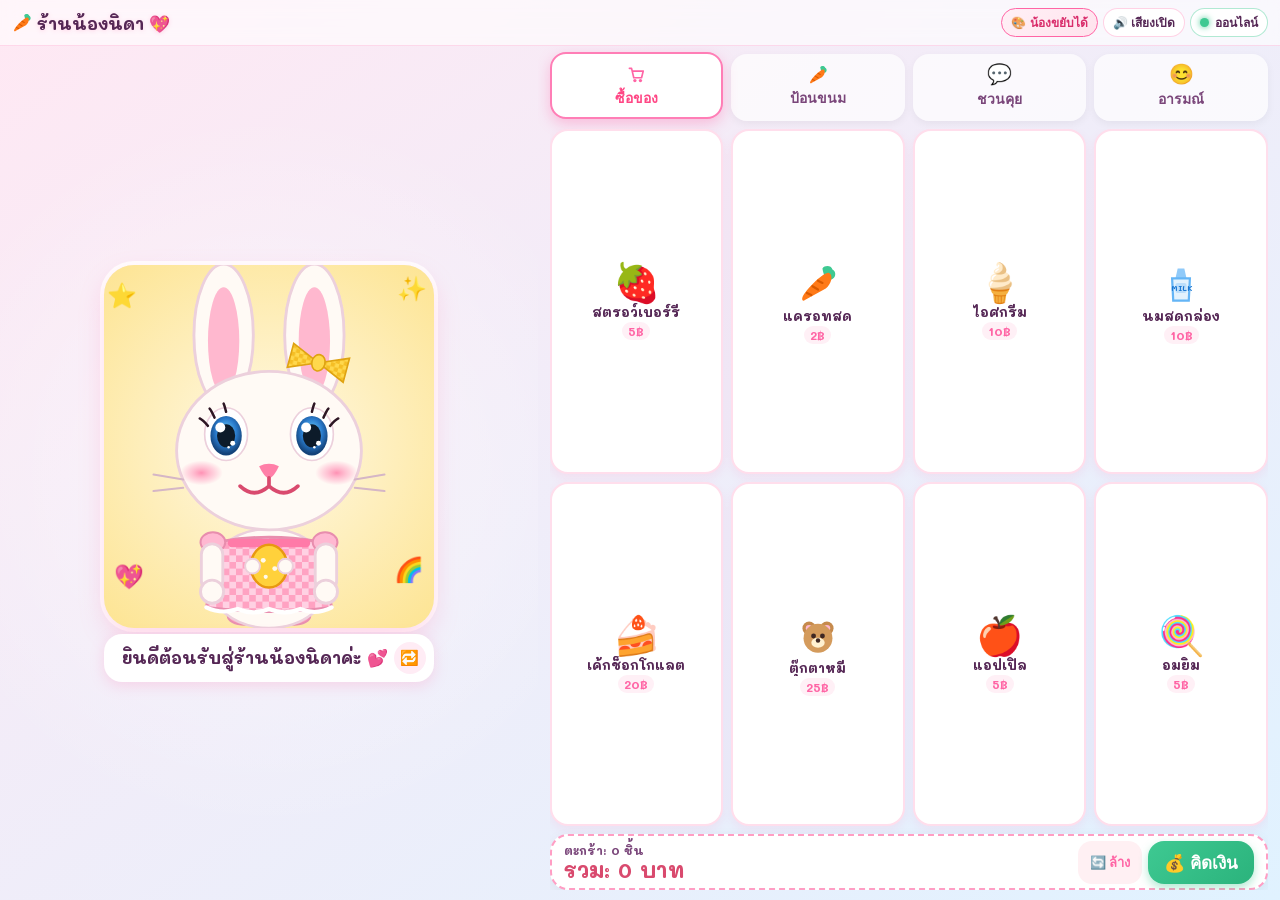
==== index.html @ 76536d37 "fix: replace missing Unicode emojis with robust SVG icons and universal emoji fallbacks" ====
<!DOCTYPE html>
<html lang="th">
<head>
<meta charset="utf-8">
<meta name="viewport" content="width=device-width, initial-scale=1, maximum-scale=1, user-scalable=no, viewport-fit=cover">
<meta name="theme-color" content="#ff7eb6">
<meta name="apple-mobile-web-app-capable" content="yes">
<meta name="apple-mobile-web-app-status-bar-style" content="default">
<meta name="apple-mobile-web-app-title" content="ร้านนิดา">
<link rel="icon" type="image/jpeg" href="rabbit.jpg">
<link rel="apple-touch-icon" href="rabbit.jpg">
<link rel="manifest" href="manifest.json">
<meta name="description" content="เว็บแอปเล่นบทบาทสมมติร้านค้าน่ารัก สำหรับน้องนิดา เล่นได้ทั้งออนไลน์และออฟไลน์">
<meta property="og:title" content="🐰 ร้านน้องนิดา 2.0 | เล่นขายของ & พูดคุย">
<meta property="og:description" content="เว็บแอปเล่นบทบาทสมมติร้านค้าน่ารัก สำหรับน้องนิดา เล่นได้ทั้งออนไลน์และออฟไลน์">
<meta property="og:image" content="rabbit.jpg">
<meta property="og:type" content="website">
<title>🐰 ร้านน้องนิดา 2.0 | เล่นขายของ & พูดคุย</title>
<link href="https://fonts.googleapis.com/css2?family=Mali:wght@500;700;800&display=swap" rel="stylesheet">
<style>
:root {
  --bg1: #ffe8f3;
  --bg2: #e0f2ff;
  --bg3: #fff6e0;
  --card: #ffffff;
  --ink: #552755;
  --ink-light: #7a467a;
  --b1: #ff65a5;
  --b2: #ff9e2c;
  --b3: #3ec992;
  --b4: #5a8fff;
  --b5: #b05cff;
  box-sizing: border-box;
  padding-top: env(safe-area-inset-top, 0px);
  padding-bottom: env(safe-area-inset-bottom, 0px);
}

@media (prefers-color-scheme: dark) {
  :root:not([data-theme="light"]) {
    --bg1: #2a1534;
    --bg2: #16243d;
    --bg3: #2d241c;
    --card: #281d38;
    --ink: #fff0fa;
    --ink-light: #d8b7cf;
  }
}

* {
  box-sizing: border-box;
  -webkit-tap-highlight-color: transparent;
}

html, body {
  margin: 0;
  padding: 0;
  width: 100vw;
  height: 100vh;
  height: 100dvh;
  overflow: hidden;
  user-select: none;
  -webkit-user-select: none;
}

body {
  font-family: 'Mali', 'Sarabun', 'Segoe UI Emoji', 'Apple Color Emoji', 'Noto Color Emoji', sans-serif;
  color: var(--ink);
  background: linear-gradient(145deg, var(--bg1), var(--bg2), var(--bg3), var(--bg1));
  background-size: 300% 300%;
  animation: bgGrad 18s ease infinite;
  display: flex;
  flex-direction: column;
}

@keyframes bgGrad {
  0% { background-position: 0% 50%; }
  50% { background-position: 100% 50%; }
  100% { background-position: 0% 50%; }
}

/* Standalone SVG UI Icons */
.ui-svg {
  width: 1em;
  height: 1em;
  vertical-align: middle;
  display: inline-block;
  overflow: visible;
}
.prod-emoji .ui-svg {
  font-size: clamp(30px, 4vw, 40px);
}
.tab-btn .ui-svg {
  font-size: 20px;
}
.header-carrot {
  font-size: 20px;
  display: inline-flex;
  align-items: center;
}

/* Status Dot Indicator */
.status-dot {
  width: 9px;
  height: 9px;
  border-radius: 50%;
  display: inline-block;
  background: #3ec992;
  box-shadow: 0 0 6px #3ec992;
  margin-right: 3px;
}
.status-dot.offline {
  background: #ff9e2c;
  box-shadow: 0 0 6px #ff9e2c;
}

/* ============================================================
   TOP BAR (Compact Header with Character Switcher)
   ============================================================ */
header {
  height: 46px;
  min-height: 46px;
  display: flex;
  align-items: center;
  justify-content: space-between;
  padding: 0 12px;
  background: rgba(255, 255, 255, 0.6);
  backdrop-filter: blur(8px);
  border-bottom: 1.5px solid rgba(255, 126, 182, 0.25);
  z-index: 10;
}

h1 {
  margin: 0;
  font-size: 17px;
  font-weight: 800;
  display: flex;
  align-items: center;
  gap: 5px;
  text-shadow: 0 1px 4px rgba(255, 126, 182, 0.3);
}

.top-actions {
  display: flex;
  gap: 5px;
  align-items: center;
}

.pill-btn {
  background: rgba(255, 255, 255, 0.9);
  border: 1.5px solid rgba(255, 126, 182, 0.35);
  border-radius: 999px;
  padding: 4px 9px;
  font-size: 12px;
  font-weight: 700;
  color: var(--ink);
  cursor: pointer;
  display: inline-flex;
  align-items: center;
  gap: 3px;
  transition: transform 0.1s, background 0.15s;
}
.pill-btn:active { transform: scale(0.94); }

.char-switch-btn {
  background: linear-gradient(135deg, #fff0f6, #ffe3ed);
  border-color: #ff65a5;
  color: #d92d6b;
  font-weight: 800;
}

/* PWA Install Banner */
#installBanner {
  display: none;
  background: linear-gradient(135deg, #ff7eb6, #ffb347);
  color: #fff;
  padding: 6px 14px;
  font-size: 13px;
  font-weight: 700;
  align-items: center;
  justify-content: space-between;
}
#installBanner button {
  background: #fff;
  color: #d94a6e;
  border: 0;
  border-radius: 999px;
  padding: 3px 12px;
  font-size: 12px;
  font-weight: 800;
  cursor: pointer;
}

/* ============================================================
   MAIN APP LAYOUT (SPLIT VIEW)
   ============================================================ */
.app-container {
  flex: 1;
  display: flex;
  flex-direction: row;
  overflow: hidden;
  height: calc(100vh - 46px);
  height: calc(100dvh - 46px);
}

/* --- LEFT PANEL: BUNNY CHARACTER & SPEECH (ALWAYS VISIBLE) --- */
.char-panel {
  flex: 0 0 42%;
  display: flex;
  flex-direction: column;
  align-items: center;
  justify-content: center;
  padding: 6px 10px;
  position: relative;
  background: radial-gradient(circle at center, rgba(255,255,255,0.5) 0%, transparent 72%);
}

.stage {
  position: relative;
  width: min(100%, 330px);
  max-height: calc(100% - 64px);
  aspect-ratio: 1 / 1;
  cursor: pointer;
  touch-action: manipulation;
  display: flex;
  align-items: center;
  justify-content: center;
}

/* Character Views Container */
.char-view {
  width: 100%;
  height: 100%;
  display: flex;
  align-items: center;
  justify-content: center;
  position: relative;
}

/* 1. 3D Photo Character Card */
.char-3d-card {
  position: relative;
  width: 100%;
  height: 100%;
  border-radius: 30px;
  overflow: hidden;
  box-shadow: 0 10px 24px rgba(255, 126, 182, 0.28), 0 0 0 4px rgba(255, 255, 255, 0.95);
  background: #fde59b;
  transform-origin: center bottom;
  animation: bunnyIdle 3.2s ease-in-out infinite;
  transition: box-shadow 0.2s, transform 0.2s cubic-bezier(0.34, 1.56, 0.64, 1);
}
.char-3d-card img {
  width: 100%;
  height: 100%;
  object-fit: cover;
  display: block;
  pointer-events: none;
}

/* 2. Articulated Vector Animated Bunny (Styled like 3D rabbit) */
.char-vector-card {
  position: relative;
  width: 100%;
  height: 100%;
  border-radius: 30px;
  overflow: hidden;
  box-shadow: 0 10px 24px rgba(255, 126, 182, 0.28), 0 0 0 4px rgba(255, 255, 255, 0.95);
  background: radial-gradient(circle at center, #fff9e6 0%, #fde492 100%);
  display: flex;
  align-items: center;
  justify-content: center;
  transform-origin: center bottom;
  animation: bunnyIdle 3.2s ease-in-out infinite;
}

.char-vector-card svg {
  width: 100%;
  height: 100%;
  overflow: visible;
}

/* Interactive Touch Targets */
#bunnyTummy {
  position: absolute;
  width: 44%;
  height: 30%;
  bottom: 12%;
  left: 28%;
  cursor: pointer;
  border-radius: 50%;
  z-index: 6;
}

#mouthTarget {
  position: absolute;
  width: 20%;
  height: 12%;
  top: 48%;
  left: 40%;
  pointer-events: none;
}

/* Speaking Aura Glow */
#stage.speaking .char-3d-card,
#stage.speaking .char-vector-card {
  box-shadow: 0 0 26px rgba(255, 101, 165, 0.7), 0 0 0 5px #ff7eb6;
}

/* Dynamic Price Tag Badge */
.price-tag-badge {
  position: absolute;
  right: -4px;
  bottom: 18px;
  background: linear-gradient(135deg, #ffe27a, #ff9e2c);
  color: #8c2a00;
  border: 3px solid #ffffff;
  border-radius: 18px;
  padding: 4px 12px;
  font-size: 18px;
  font-weight: 800;
  box-shadow: 0 4px 12px rgba(0, 0, 0, 0.16);
  display: flex;
  align-items: center;
  gap: 4px;
  opacity: 0;
  transform: scale(0.7);
  transition: all 0.25s cubic-bezier(0.34, 1.56, 0.64, 1);
  z-index: 10;
}
.price-tag-badge.show {
  opacity: 1;
  transform: scale(1);
  animation: tagBounce 0.8s ease-in-out infinite alternate;
}
@keyframes tagBounce {
  0% { transform: translateY(0) rotate(2deg); }
  100% { transform: translateY(-5px) rotate(-2deg); }
}

/* Hearts & Stars */
.hearts-burst {
  position: absolute;
  inset: 0;
  pointer-events: none;
  opacity: 0;
  transition: opacity 0.3s;
  z-index: 8;
}
.hearts-burst span {
  position: absolute;
  font-size: 28px;
  animation: heartFloat 1.8s ease-out infinite;
}
.hearts-burst span:nth-child(1) { left: 8%; bottom: 35%; animation-delay: 0s; }
.hearts-burst span:nth-child(2) { right: 6%; bottom: 42%; animation-delay: 0.5s; }
.hearts-burst span:nth-child(3) { left: 45%; top: -8px; animation-delay: 1s; }
@keyframes heartFloat {
  0% { transform: translateY(10px) scale(0.6); opacity: 0; }
  30% { opacity: 1; transform: translateY(-10px) scale(1.1); }
  100% { transform: translateY(-45px) scale(0.9); opacity: 0; }
}

.star {
  position: absolute;
  font-size: 24px;
  pointer-events: none;
  animation: tw 2.4s ease-in-out infinite;
  z-index: 4;
}
@keyframes tw {
  0%, 100% { transform: scale(0.6) rotate(0deg); opacity: 0.35; }
  50% { transform: scale(1.25) rotate(25deg); opacity: 0.95; }
}

/* ============================================================
   ARTICULATED VECTOR BODY ANIMATIONS (Movable parts)
   ============================================================ */
#rigHead {
  transform-origin: 200px 310px;
  animation: rigHeadSway 4s ease-in-out infinite;
}
@keyframes rigHeadSway {
  0%, 100% { transform: rotate(-2deg); }
  50% { transform: rotate(2deg); }
}

#rigEarL {
  transform-origin: 145px 150px;
  animation: rigEarL 3.6s ease-in-out infinite;
}
#rigEarR {
  transform-origin: 255px 150px;
  animation: rigEarR 3.6s ease-in-out infinite 0.7s;
}
@keyframes rigEarL {
  0%, 100% { transform: rotate(-2deg); }
  50% { transform: rotate(4deg); }
}
@keyframes rigEarR {
  0%, 100% { transform: rotate(2deg); }
  45% { transform: rotate(-3deg); }
  50% { transform: rotate(8deg); }
  55% { transform: rotate(-3deg); }
}

/* Eyes Blinking & Pupils */
.rig-eye {
  transform-box: fill-box;
  transform-origin: center;
  animation: rigBlink 4s infinite;
}
@keyframes rigBlink {
  0%, 92%, 100% { transform: scaleY(1); }
  95% { transform: scaleY(0.08); }
}

#rigPupils {
  animation: rigLook 6s ease-in-out infinite;
}
@keyframes rigLook {
  0%, 100% { transform: translateX(0); }
  30% { transform: translateX(4px); }
  65% { transform: translateX(-4px); }
}

/* Cheeks Glow */
.rig-cheek {
  transform-box: fill-box;
  transform-origin: center;
  animation: rigCheekPulse 2.6s ease-in-out infinite;
}
@keyframes rigCheekPulse { 50% { transform: scale(1.18); opacity: 0.95; } }

/* Arms Movement */
#rigArmL {
  transform-origin: 130px 335px;
  animation: rigArmL 3s ease-in-out infinite;
}
#rigArmR {
  transform-origin: 270px 335px;
  animation: rigArmR 3s ease-in-out infinite;
}
@keyframes rigArmL { 50% { transform: rotate(4deg); } }
@keyframes rigArmR { 50% { transform: rotate(-4deg); } }

/* ============================================================
   ROLEPLAY & MOOD ANIMATIONS (Applies to both characters)
   ============================================================ */
@keyframes bunnyIdle {
  0%, 100% { transform: translateY(0) scale(1); }
  50% { transform: translateY(-6px) scale(1.015); }
}

/* 1. Welcoming (Hop & Wave) */
.act-1 .char-3d-card { animation: bunnyHop 0.5s ease-in-out infinite; }
.act-1 .char-vector-card { animation: bunnyHop 0.5s ease-in-out infinite; }
.act-1 #rigArmR { animation: rigWaveR 0.45s ease-in-out infinite; }
.act-1 #rigEarR { animation: rigEarL 0.45s ease-in-out infinite; }
@keyframes bunnyHop {
  0%, 100% { transform: translateY(0) rotate(0deg); }
  50% { transform: translateY(-16px) scale(1.04) rotate(2deg); }
}
@keyframes rigWaveR {
  0%, 100% { transform: rotate(-130deg); }
  50% { transform: rotate(-165deg); }
}

/* 2. Asking (Tilt & Perk) */
.act-2 .char-3d-card { animation: bunnyTilt 1.2s ease-in-out infinite; }
.act-2 .char-vector-card { animation: bunnyTilt 1.2s ease-in-out infinite; }
.act-2 #rigHead { animation: none; transform: rotate(7deg); }
.act-2 #rigEarL { transform: rotate(-8deg); }
.act-2 #rigArmL { transform: rotate(-110deg); }
@keyframes bunnyTilt {
  0%, 100% { transform: rotate(-3deg); }
  50% { transform: rotate(4deg) translateY(-4px); }
}

/* 3. Price Tag (Proud Nod) */
.act-3 .char-3d-card { animation: bunnyNod 0.7s ease-in-out infinite; }
.act-3 .char-vector-card { animation: bunnyNod 0.7s ease-in-out infinite; }
.act-3 #rigHead { animation: rigNod 0.7s ease-in-out infinite; }
.act-3 #rigArmR { transform: rotate(-95deg); }
@keyframes bunnyNod {
  0%, 100% { transform: translateY(0); }
  50% { transform: translateY(8px) scale(1.02); }
}
@keyframes rigNod { 50% { transform: translateY(6px) rotate(2deg); } }

/* 4. Thank You (Bow & Love) */
.act-4 .char-3d-card { animation: bunnyBow 1.6s ease-in-out infinite; }
.act-4 .char-vector-card { animation: bunnyBow 1.6s ease-in-out infinite; }
.act-4 .hearts-burst { opacity: 1; }
.act-4 #rigHead { animation: rigBow 1.6s ease-in-out infinite; }
.act-4 #rigArmL { animation: rigWaveL 0.5s ease-in-out infinite; }
.act-4 #rigArmR { animation: rigWaveR 0.5s ease-in-out infinite; }
@keyframes bunnyBow {
  0%, 100% { transform: translateY(0) rotate(0); }
  40% { transform: translateY(14px) rotate(3deg); }
}
@keyframes rigBow { 40% { transform: translateY(16px) rotate(4deg); } }
@keyframes rigWaveL { 0%, 100% { transform: rotate(130deg); } 50% { transform: rotate(165deg); } }

/* Moods */
#stage.mood-happy .char-3d-card,
#stage.mood-happy .char-vector-card { animation: bunnyHappy 0.45s ease-in-out 3; }
#stage.mood-happy .hearts-burst { opacity: 1; }
#stage.mood-happy #happyEyes { display: block !important; }
#stage.mood-happy .rig-normal-eyes { display: none; }
@keyframes bunnyHappy {
  0%, 100% { transform: translateY(0) scale(1); }
  50% { transform: translateY(-20px) scale(1.06); }
}

#stage.mood-laugh .char-3d-card,
#stage.mood-laugh .char-vector-card { animation: bunnyLaugh 0.22s ease-in-out 7; }
#stage.mood-laugh .hearts-burst { opacity: 1; }
#stage.mood-laugh #happyEyes { display: block !important; }
#stage.mood-laugh .rig-normal-eyes { display: none; }
@keyframes bunnyLaugh {
  0%, 100% { transform: rotate(-4deg); }
  50% { transform: rotate(5deg) translateY(-4px); }
}

#stage.mood-surprise .char-3d-card,
#stage.mood-surprise .char-vector-card { animation: bunnySurprise 0.35s ease-out 2; }
#stage.mood-surprise #rigEarL { transform: rotate(12deg) scale(1.1); }
#stage.mood-surprise #rigEarR { transform: rotate(-12deg) scale(1.1); }
@keyframes bunnySurprise {
  0%, 100% { transform: scale(1); }
  50% { transform: scale(1.09) translateY(-10px); }
}

#stage.mood-sleepy .char-3d-card,
#stage.mood-sleepy .char-vector-card { animation: bunnySleep 2.4s ease-in-out 2; }
#stage.mood-sleepy #sleepyEyes { display: block !important; }
#stage.mood-sleepy .rig-normal-eyes { display: none; }
#stage.mood-sleepy #rigEarL { transform: rotate(14deg); }
#stage.mood-sleepy #rigEarR { transform: rotate(-14deg); }
@keyframes bunnySleep {
  0%, 100% { transform: rotate(0); filter: brightness(1); }
  50% { transform: rotate(5deg) translateY(6px); filter: brightness(0.94); }
}

#stage.mood-dance .char-3d-card,
#stage.mood-dance .char-vector-card { animation: bunnyDance 0.38s ease-in-out 7; }
#stage.mood-dance #rigArmL { animation: rigWaveL 0.38s ease-in-out infinite; }
#stage.mood-dance #rigArmR { animation: rigWaveR 0.38s ease-in-out infinite; }
@keyframes bunnyDance {
  0%, 100% { transform: translateX(-10px) rotate(-5deg); }
  50% { transform: translateX(10px) rotate(5deg); }
}

#stage.mood-eating .char-3d-card,
#stage.mood-eating .char-vector-card { animation: bunnyMunch 0.24s ease-in-out infinite; }
@keyframes bunnyMunch {
  0%, 100% { transform: scale(1); }
  50% { transform: scale(1.05, 0.95) translateY(4px); }
}

/* Speech Bubble under character */
.bubble-box {
  width: min(100%, 330px);
  position: relative;
  margin-top: 6px;
}

.bubble {
  min-height: 48px;
  background: var(--card);
  border-radius: 18px;
  padding: 8px 42px 8px 14px;
  font-size: clamp(14px, 1.8vw, 17px);
  font-weight: 700;
  display: flex;
  align-items: center;
  justify-content: center;
  text-align: center;
  box-shadow: 0 4px 14px rgba(255, 126, 182, 0.25);
  border: 2px solid rgba(255, 255, 255, 0.9);
  cursor: pointer;
  line-height: 1.35;
}

.bubble-replay {
  position: absolute;
  right: 8px;
  top: 50%;
  transform: translateY(-50%);
  background: #ffecf5;
  border: 0;
  border-radius: 50%;
  width: 32px;
  height: 32px;
  font-size: 15px;
  display: flex;
  align-items: center;
  justify-content: center;
  cursor: pointer;
  color: #ff65a5;
}

/* --- RIGHT PANEL: INTERACTIVE ACTIVITIES --- */
.control-panel {
  flex: 1;
  display: flex;
  flex-direction: column;
  padding: 8px 12px 10px;
  overflow: hidden;
  justify-content: space-between;
}

/* Tabs */
.tabs {
  display: grid;
  grid-template-columns: repeat(4, 1fr);
  gap: 8px;
  margin-bottom: 8px;
}

.tab-btn {
  padding: 8px 4px;
  border-radius: 16px;
  border: 0;
  background: rgba(255, 255, 255, 0.7);
  color: var(--ink-light);
  font-size: 14px;
  font-weight: 800;
  cursor: pointer;
  box-shadow: 0 3px 8px rgba(0, 0, 0, 0.05);
  display: flex;
  flex-direction: column;
  align-items: center;
  gap: 2px;
  transition: all 0.15s ease;
}
.tab-btn span { font-size: 20px; }

.tab-btn.active {
  background: #ffffff;
  color: #ff4785;
  box-shadow: 0 5px 14px rgba(255, 101, 165, 0.35);
  transform: translateY(-2px);
  border: 2px solid #ff7eb6;
}

/* Tab Content area */
.tab-content-area {
  flex: 1;
  display: flex;
  flex-direction: column;
  justify-content: center;
  overflow: hidden;
  position: relative;
}

.tab-panel {
  display: none;
  width: 100%;
  height: 100%;
  flex-direction: column;
  justify-content: space-around;
  animation: fadeIn 0.2s ease-out;
}
.tab-panel.active { display: flex; }

@keyframes fadeIn {
  from { opacity: 0; transform: translateY(4px); }
  to { opacity: 1; transform: translateY(0); }
}

/* Products Grid (Shop Mode) - 2 rows x 4 cols */
.products-grid {
  display: grid;
  grid-template-columns: repeat(4, 1fr);
  grid-template-rows: repeat(2, 1fr);
  gap: 8px;
  width: 100%;
  flex: 1;
  margin-bottom: 8px;
}

.prod-card {
  background: var(--card);
  border-radius: 18px;
  padding: 6px 4px;
  border: 2px solid #ffdeec;
  box-shadow: 0 4px 10px rgba(255, 126, 182, 0.12);
  cursor: pointer;
  display: flex;
  flex-direction: column;
  align-items: center;
  justify-content: center;
  transition: transform 0.1s, border-color 0.15s;
  touch-action: manipulation;
}
.prod-card:active {
  transform: scale(0.92);
  border-color: #ff65a5;
}
.prod-emoji {
  font-size: clamp(28px, 3.8vw, 38px);
  line-height: 1;
}
.prod-name {
  font-size: clamp(11px, 1.4vw, 13px);
  font-weight: 700;
  margin-top: 3px;
  text-align: center;
  white-space: nowrap;
  overflow: hidden;
  text-overflow: ellipsis;
  max-width: 95%;
}
.prod-price {
  font-size: 12px;
  font-weight: 800;
  color: #ff65a5;
  background: #fff0f6;
  border-radius: 10px;
  padding: 1px 6px;
  margin-top: 2px;
}

/* Cart Checkout Bar */
.cart-bar {
  height: 56px;
  min-height: 56px;
  background: var(--card);
  border-radius: 18px;
  padding: 6px 12px;
  box-shadow: 0 4px 14px rgba(0, 0, 0, 0.06);
  border: 2px dashed #ff9ec4;
  display: flex;
  align-items: center;
  justify-content: space-between;
}

.cart-info {
  display: flex;
  flex-direction: column;
}
.cart-count {
  font-size: 12px;
  color: var(--ink-light);
  font-weight: 700;
}
.cart-total {
  font-size: clamp(16px, 2.2vw, 21px);
  font-weight: 800;
  color: #d94a6e;
  line-height: 1.1;
}

.cart-actions {
  display: flex;
  gap: 6px;
}
.btn-pay {
  background: linear-gradient(135deg, #3ec992, #2bb37c);
  color: #fff;
  border: 0;
  border-radius: 16px;
  padding: 8px 16px;
  font-size: clamp(14px, 1.8vw, 17px);
  font-weight: 800;
  cursor: pointer;
  box-shadow: 0 4px 10px rgba(62, 201, 146, 0.4);
  display: flex;
  align-items: center;
  gap: 5px;
  transition: transform 0.1s;
}
.btn-pay:active { transform: scale(0.94); }

.btn-clear {
  background: #fff0f3;
  color: #ff65a5;
  border: 0;
  border-radius: 14px;
  padding: 8px 12px;
  font-size: 13px;
  font-weight: 700;
  cursor: pointer;
}
.btn-clear:active { transform: scale(0.92); }

/* Feeding Shelf (2 rows x 3 cols) */
.feed-shelf {
  display: grid;
  grid-template-columns: repeat(3, 1fr);
  grid-template-rows: repeat(2, 1fr);
  gap: 10px;
  width: 100%;
  height: 100%;
}
.feed-item {
  background: var(--card);
  border-radius: 18px;
  padding: 8px 4px;
  border: 2.5px solid #ffe2ed;
  box-shadow: 0 4px 12px rgba(255, 126, 182, 0.15);
  cursor: pointer;
  display: flex;
  flex-direction: column;
  align-items: center;
  justify-content: center;
  transition: transform 0.1s;
}
.feed-item:active { transform: scale(0.92); }
.feed-item .prod-emoji { font-size: clamp(34px, 4.5vw, 48px); }
.feed-item span:last-child {
  font-size: 13px;
  font-weight: 800;
  margin-top: 4px;
  color: var(--ink);
}

/* Roleplay Buttons (2x2 grid) */
.btns-grid {
  display: grid;
  grid-template-columns: 1fr 1fr;
  grid-template-rows: 1fr 1fr;
  gap: 10px;
  width: 100%;
  height: 100%;
}
.big-btn {
  font: inherit;
  font-weight: 800;
  color: #fff;
  border: 0;
  border-radius: 20px;
  padding: 10px;
  font-size: clamp(15px, 2vw, 19px);
  cursor: pointer;
  box-shadow: 0 5px 0 rgba(0,0,0,0.12);
  transition: transform 0.1s;
  display: flex;
  align-items: center;
  justify-content: center;
}
.big-btn:active {
  transform: translateY(3px);
  box-shadow: 0 2px 0 rgba(0,0,0,0.12);
}
.big-btn b {
  display: inline-block;
  background: rgba(255,255,255,0.9);
  color: var(--ink);
  border-radius: 50%;
  width: 28px;
  height: 28px;
  line-height: 28px;
  margin-right: 6px;
  font-size: 15px;
}
.b1 { background: var(--b1); }
.b2 { background: var(--b2); }
.b3 { background: var(--b3); }
.b4 { background: var(--b4); }

/* Moods Grid (2 rows x 3 cols) */
.moods-grid {
  display: grid;
  grid-template-columns: repeat(3, 1fr);
  grid-template-rows: repeat(2, 1fr);
  gap: 10px;
  width: 100%;
  height: 100%;
}
.mood-card {
  background: var(--card);
  color: var(--ink);
  border: 2px solid #ffdeec;
  border-radius: 18px;
  padding: 8px 4px;
  box-shadow: 0 4px 0 rgba(90,45,90,0.1);
  cursor: pointer;
  display: flex;
  flex-direction: column;
  align-items: center;
  justify-content: center;
  font-size: 14px;
  font-weight: 800;
  transition: transform 0.1s;
}
.mood-card:active { transform: translateY(2px); }
.mood-card span { font-size: 28px; margin-bottom: 2px; }

/* Confetti Canvas */
#confettiCanvas {
  position: fixed;
  top: 0;
  left: 0;
  width: 100vw;
  height: 100vh;
  pointer-events: none;
  z-index: 9999;
}

/* Flying animation item */
.flying-particle {
  position: fixed;
  font-size: 34px;
  pointer-events: none;
  z-index: 9998;
  transition: all 0.55s cubic-bezier(0.25, 1, 0.5, 1);
}

/* ============================================================
   RESPONSIVE LAYOUT FOR MOBILE PORTRAIT
   ============================================================ */
@media (max-width: 767px) {
  .app-container {
    flex-direction: column;
  }

  .char-panel {
    flex: 0 0 38%;
    padding: 3px 8px;
  }

  .stage {
    width: min(85vw, 180px);
    max-height: calc(100% - 46px);
  }

  .char-3d-card, .char-vector-card {
    border-radius: 22px;
  }

  .bubble-box {
    margin-top: 2px;
  }

  .bubble {
    min-height: 40px;
    font-size: 13.5px;
    padding: 5px 34px 5px 10px;
    border-radius: 14px;
  }

  .bubble-replay {
    width: 26px;
    height: 26px;
    font-size: 12px;
    right: 5px;
  }

  .control-panel {
    flex: 1;
    padding: 5px 8px 8px;
  }

  .tabs {
    gap: 5px;
    margin-bottom: 5px;
  }

  .tab-btn {
    padding: 5px 2px;
    font-size: 11.5px;
    border-radius: 12px;
  }
  .tab-btn span { font-size: 15px; }

  .products-grid {
    gap: 5px;
    margin-bottom: 5px;
  }

  .prod-card {
    border-radius: 13px;
    padding: 3px 2px;
  }
  .prod-emoji { font-size: 24px; }
  .prod-name { font-size: 10.5px; }
  .prod-price { font-size: 10.5px; padding: 1px 4px; }

  .cart-bar {
    height: 46px;
    min-height: 46px;
    padding: 4px 8px;
    border-radius: 13px;
  }
  .cart-total { font-size: 15px; }
  .btn-pay { padding: 5px 10px; font-size: 13px; border-radius: 11px; }
  .btn-clear { padding: 5px 7px; font-size: 11px; border-radius: 11px; }

  .feed-shelf { gap: 5px; }
  .feed-item { border-radius: 13px; padding: 5px 2px; }
  .feed-item .prod-emoji { font-size: 26px; }
  .feed-item span:last-child { font-size: 11.5px; margin-top: 2px; }

  .big-btn { border-radius: 15px; font-size: 14px; }
  .moods-grid { gap: 5px; }
  .mood-card { border-radius: 13px; padding: 4px 2px; font-size: 11.5px; }
  .mood-card span { font-size: 22px; }
}
</style>
</head>
<body>

<canvas id="confettiCanvas"></canvas>

<!-- Top Compact Header with Character Switcher -->
<header>
  <h1><span class="header-carrot"><svg viewBox="0 0 36 36" class="ui-svg"><path d="M22 4 C24 1 30 1 31 5 C35 7 34 13 30 14 C26 15 23 11 22 4 Z" fill="#3ec992"/><path d="M7 32 C5 34 3 33 4 30 C7 23 23 7 28 8 C32 10 30 18 25 22 Z" fill="#ff7a18"/><path d="M18 15 L22 17 M13 20 L18 23 M8 26 L12 28" stroke="#d95a00" stroke-width="2" stroke-linecap="round"/></svg></span> ร้านน้องนิดา <span>💖</span></h1>
  <div class="top-actions">
    <button type="button" class="pill-btn char-switch-btn" id="charToggleBtn" title="สลับตัวละคร">
      🎨 น้องขยับได้
    </button>
    <button type="button" class="pill-btn" id="soundToggle" aria-label="สลับเสียงเอฟเฟกต์">🔊 เสียงเปิด</button>
    <button type="button" class="pill-btn" id="offlinePill"><span class="status-dot"></span> ออนไลน์</button>
  </div>
</header>

<!-- PWA Install Prompt Banner -->
<div id="installBanner">
  <span>⭐ ติดตั้งลงหน้าจอโฮมเพื่อเล่นแบบเต็มจอ</span>
  <button type="button" id="installBtn">ติดตั้ง</button>
</div>

<!-- Main Split App Container -->
<div class="app-container">

  <!-- LEFT: Character Stage (Switchable between Vector Animated & 3D Photo) -->
  <div class="char-panel">
    <div class="stage" id="stage" role="button" tabindex="0" aria-label="แตะน้องนิดาเพื่อเล่นด้วยกัน">
      <span class="star" style="left:1%;top:4%">⭐</span>
      <span class="star" style="right:2%;top:2%;animation-delay:.6s">✨</span>
      <span class="star" style="left:3%;bottom:10%;animation-delay:1.2s">💖</span>
      <span class="star" style="right:3%;bottom:12%;animation-delay:1.8s">🌈</span>

      <!-- 1. ARTICULATED ANIMATED BUNNY (Styled to match rabbit.jfif) -->
      <div class="char-view" id="viewVector">
        <div class="char-vector-card" id="bunnyVectorCard">
          <svg viewBox="0 0 400 440" aria-label="น้องนิดากระต่ายขยับได้">
            <defs>
              <!-- Eye Blue Gradient (Inspired by rabbit.jfif) -->
              <radialGradient id="eyeBlueGrad" cx="50%" cy="40%" r="55%">
                <stop offset="0%" stop-color="#72d6ff"/>
                <stop offset="60%" stop-color="#2a7bcc"/>
                <stop offset="100%" stop-color="#14437a"/>
              </radialGradient>
              <!-- Cheek Blush Gradient -->
              <radialGradient id="cheekBlush" cx="50%" cy="50%" r="50%">
                <stop offset="0%" stop-color="#ff7ea8" stop-opacity="0.85"/>
                <stop offset="60%" stop-color="#ffa0c0" stop-opacity="0.45"/>
                <stop offset="100%" stop-color="#ffa0c0" stop-opacity="0"/>
              </radialGradient>
              <!-- Pink Gingham Plaid Pattern for dress -->
              <pattern id="ginghamDress" width="16" height="16" patternUnits="userSpaceOnUse">
                <rect width="16" height="16" fill="#ffb8d1"/>
                <rect x="0" y="0" width="8" height="8" fill="#ffa2c2"/>
                <rect x="8" y="8" width="8" height="8" fill="#ffa2c2"/>
                <rect x="0" y="8" width="8" height="8" fill="#ffd1e3"/>
                <rect x="8" y="0" width="8" height="8" fill="#ffd1e3"/>
              </pattern>
              <!-- Yellow Plaid for Ear Ribbon Bow -->
              <pattern id="yellowPlaid" width="10" height="10" patternUnits="userSpaceOnUse">
                <rect width="10" height="10" fill="#ffd84d"/>
                <rect x="0" y="0" width="5" height="5" fill="#f5be25"/>
                <rect x="5" y="5" width="5" height="5" fill="#f5be25"/>
              </pattern>
            </defs>

            <!-- Lower Body & Little Feet -->
            <g id="rigFeet">
              <ellipse cx="170" cy="425" rx="20" ry="11" fill="#ffa2c2" stroke="#e890b0" stroke-width="2.5"/>
              <ellipse cx="230" cy="425" rx="20" ry="11" fill="#ffa2c2" stroke="#e890b0" stroke-width="2.5"/>
            </g>

            <!-- Pink Checkered Dress & Body -->
            <g id="rigBody">
              <!-- Fluffy body under dress -->
              <ellipse cx="200" cy="380" rx="75" ry="60" fill="#fffaf5" stroke="#ecd0dc" stroke-width="3"/>
              <!-- Gingham Dress Skirt -->
              <path d="M142 335 Q200 325 258 335 L276 415 Q200 425 124 415 Z" fill="url(#ginghamDress)" stroke="#e88dae" stroke-width="3.5"/>
              <!-- Ruffle Hem -->
              <path d="M124 415 Q143 424 162 417 Q181 425 200 417 Q219 425 238 417 Q257 425 276 415" fill="none" stroke="#ffffff" stroke-width="5" stroke-linecap="round"/>
              <!-- Dress Waist Ribbon -->
              <rect x="150" y="332" width="100" height="10" rx="5" fill="#ff7aa8"/>
            </g>

            <!-- Left Arm & Paw -->
            <g id="rigArmL">
              <!-- Puffy shoulder sleeve -->
              <ellipse cx="132" cy="336" rx="15" ry="12" fill="#ffb8d1" stroke="#e88dae" stroke-width="2.5"/>
              <!-- Arm -->
              <rect x="118" y="338" width="26" height="58" rx="13" fill="#fffaf5" stroke="#ecd0dc" stroke-width="3.5"/>
              <!-- White paw -->
              <circle cx="131" cy="396" r="14" fill="#fffaf5" stroke="#ecd0dc" stroke-width="3.5"/>
            </g>

            <!-- Right Arm & Paw -->
            <g id="rigArmR">
              <!-- Puffy shoulder sleeve -->
              <ellipse cx="268" cy="336" rx="15" ry="12" fill="#ffb8d1" stroke="#e88dae" stroke-width="2.5"/>
              <!-- Arm -->
              <rect x="256" y="338" width="26" height="58" rx="13" fill="#fffaf5" stroke="#ecd0dc" stroke-width="3.5"/>
              <!-- White paw -->
              <circle cx="269" cy="396" r="14" fill="#fffaf5" stroke="#ecd0dc" stroke-width="3.5"/>
            </g>

            <!-- Golden Egg / Shop Item in Paws (like in 3D picture) -->
            <g id="rigHeldItem">
              <ellipse cx="200" cy="365" rx="22" ry="26" fill="#ffd13b" stroke="#e89810" stroke-width="3"/>
              <circle cx="193" cy="358" r="3" fill="#ffffff" opacity="0.9"/>
              <circle cx="207" cy="368" r="3" fill="#ffffff" opacity="0.9"/>
              <circle cx="196" cy="378" r="2.5" fill="#ffffff" opacity="0.9"/>
              <!-- Little paws resting on the item -->
              <circle cx="180" cy="365" r="9" fill="#fffaf5" stroke="#ecd0dc" stroke-width="2.5"/>
              <circle cx="220" cy="365" r="9" fill="#fffaf5" stroke="#ecd0dc" stroke-width="2.5"/>
            </g>

            <!-- HEAD RIG (Movable & expressive) -->
            <g id="rigHead">
              <!-- Left Ear -->
              <g id="rigEarL">
                <ellipse cx="145" cy="85" rx="36" ry="86" fill="#fffaf5" stroke="#ecd0dc" stroke-width="3.5"/>
                <ellipse cx="145" cy="92" rx="19" ry="65" fill="#ffb8cf"/>
              </g>

              <!-- Right Ear -->
              <g id="rigEarR">
                <ellipse cx="255" cy="85" rx="36" ry="86" fill="#fffaf5" stroke="#ecd0dc" stroke-width="3.5"/>
                <ellipse cx="255" cy="92" rx="19" ry="65" fill="#ffb8cf"/>
              </g>

              <!-- Head Base (Chubby Cute Face) -->
              <ellipse cx="200" cy="225" rx="112" ry="96" fill="#fffaf5" stroke="#ecd0dc" stroke-width="3.5"/>

              <!-- Signature Yellow Plaid Bow on Right Ear (from rabbit.jfif) -->
              <g id="rigBow" transform="translate(230, 95) rotate(15)">
                <path d="M35 15 L0 0 L0 30 Z" fill="url(#yellowPlaid)" stroke="#dfa312" stroke-width="2"/>
                <path d="M35 15 L70 0 L70 30 Z" fill="url(#yellowPlaid)" stroke="#dfa312" stroke-width="2"/>
                <!-- Ribbon Knot -->
                <ellipse cx="35" cy="15" rx="8" ry="10" fill="#ffd84d" stroke="#dfa312" stroke-width="2"/>
              </g>

              <!-- Cheeks (Soft Airbrushed Blush) -->
              <ellipse class="rig-cheek" cx="118" cy="252" rx="26" ry="15" fill="url(#cheekBlush)"/>
              <ellipse class="rig-cheek" cx="282" cy="252" rx="26" ry="15" fill="url(#cheekBlush)"/>

              <!-- NORMAL BIG BLUE EYES (Signature Pixar Style from 3D photo) -->
              <g class="rig-normal-eyes">
                <!-- Eye Whites -->
                <g class="rig-eye">
                  <ellipse cx="148" cy="205" rx="26" ry="32" fill="#ffffff" stroke="#ecd0dc" stroke-width="2"/>
                </g>
                <g class="rig-eye">
                  <ellipse cx="252" cy="205" rx="26" ry="32" fill="#ffffff" stroke="#ecd0dc" stroke-width="2"/>
                </g>

                <!-- Pupils with Blue Gradient & Dual Highlights -->
                <g id="rigPupils">
                  <!-- Left Pupil -->
                  <g class="rig-eye">
                    <ellipse cx="148" cy="207" rx="19" ry="24" fill="url(#eyeBlueGrad)"/>
                    <ellipse cx="148" cy="207" rx="11" ry="14" fill="#0d1b2a"/>
                    <!-- Catchlight Dots -->
                    <circle cx="141" cy="197" r="6" fill="#ffffff"/>
                    <circle cx="156" cy="216" r="3" fill="#ffffff"/>
                    <circle cx="151" cy="221" r="1.5" fill="#ffffff"/>
                  </g>
                  <!-- Right Pupil -->
                  <g class="rig-eye">
                    <ellipse cx="252" cy="207" rx="19" ry="24" fill="url(#eyeBlueGrad)"/>
                    <ellipse cx="252" cy="207" rx="11" ry="14" fill="#0d1b2a"/>
                    <!-- Catchlight Dots -->
                    <circle cx="245" cy="197" r="6" fill="#ffffff"/>
                    <circle cx="260" cy="216" r="3" fill="#ffffff"/>
                    <circle cx="255" cy="221" r="1.5" fill="#ffffff"/>
                  </g>
                </g>

                <!-- Eyelashes (3 delicate lashes on each eyelid) -->
                <g stroke="#2d1624" stroke-width="3" stroke-linecap="round" fill="none">
                  <!-- Left Eye Lashes -->
                  <path d="M126 195 Q120 188 116 186"/>
                  <path d="M134 185 Q130 176 128 174"/>
                  <path d="M148 178 Q146 170 145 168"/>
                  <!-- Right Eye Lashes -->
                  <path d="M274 195 Q280 188 284 186"/>
                  <path d="M266 185 Q270 176 272 174"/>
                  <path d="M252 178 Q254 170 255 168"/>
                </g>
              </g>

              <!-- HAPPY EYES OVERLAY (Arc shaped ^ ^) -->
              <g id="happyEyes" style="display:none;" stroke="#d94a6e" stroke-width="6" stroke-linecap="round" fill="none">
                <path d="M128 210 Q148 185 168 210"/>
                <path d="M232 210 Q252 185 272 210"/>
              </g>

              <!-- SLEEPY EYES OVERLAY (Half closed - -) -->
              <g id="sleepyEyes" style="display:none;" stroke="#6b3a56" stroke-width="5" stroke-linecap="round" fill="none">
                <path d="M130 214 Q148 226 166 214"/>
                <path d="M234 214 Q252 226 270 214"/>
              </g>

              <!-- Whiskers -->
              <g stroke="#d5b6c6" stroke-width="2.5" stroke-linecap="round">
                <path d="M96 260 L60 254"/>
                <path d="M96 270 L60 274"/>
                <path d="M304 260 L340 254"/>
                <path d="M304 270 L340 274"/>
              </g>

              <!-- Tiny Button Pink Nose -->
              <path d="M188 244 Q200 238 212 244 Q206 257 200 259 Q194 257 188 244 Z" fill="#ff7fa8"/>

              <!-- Dynamic Mouth (Opens & Closes during speech / eating) -->
              <!-- Closed Smile -->
              <path id="smile" d="M200 258 L200 268 M200 268 Q182 284 165 268 M200 268 Q218 284 235 268" stroke="#d94a6e" stroke-width="4.5" fill="none" stroke-linecap="round"/>
              
              <!-- Open Talking / Eating Mouth -->
              <g id="open" style="display:none;">
                <ellipse id="mouthE" cx="200" cy="278" rx="22" ry="12" fill="#8e1b38"/>
                <!-- Cute Bunny Front Tooth -->
                <rect x="193" y="267" width="14" height="9" rx="3" fill="#ffffff"/>
                <!-- Pink Tongue -->
                <ellipse id="tongue" cx="200" cy="285" rx="14" ry="5" fill="#ff82a0"/>
              </g>
            </g>
          </svg>
        </div>
      </div>

      <!-- 2. 3D PHOTO CARD (rabbit.jfif / rabbit.jpg) -->
      <div class="char-view" id="view3D" style="display:none;">
        <div class="char-3d-card" id="bunny3DCard">
          <picture>
            <source srcset="rabbit.jpg" type="image/jpeg">
            <img src="rabbit.jfif" id="rabbitImg" alt="น้องนิดา กระต่าย 3D" onerror="this.src='rabbit.jfif'">
          </picture>
        </div>
      </div>

      <!-- Invisible Tummy Touch Zone & Mouth Target (Both Characters) -->
      <div id="bunnyTummy" title="จั๊กจี้พุงน้องนิดา"></div>
      <div id="mouthTarget"></div>

      <!-- Floating Price Tag -->
      <div class="price-tag-badge" id="tag">
        <span>🏷️</span>
        <span id="tagText">0฿</span>
      </div>

      <!-- Floating Hearts Burst -->
      <div class="hearts-burst" id="hearts">
        <span>💖</span><span>💕</span><span>✨</span>
      </div>
    </div>

    <!-- Speech Bubble (Right under bunny) -->
    <div class="bubble-box">
      <div class="bubble" id="bubble" role="status" aria-live="polite">ยินดีต้อนรับสู่ร้านน้องนิดาค่ะ 💕</div>
      <button type="button" class="bubble-replay" id="replayBubble" aria-label="ฟังเสียงอีกครั้ง">🔁</button>
    </div>
  </div>

  <!-- RIGHT: CONTROLS & SHELVES (NO SCROLLING NEEDED) -->
  <div class="control-panel">
    <!-- Activity Tabs -->
    <div class="tabs" role="tablist">
      <button type="button" class="tab-btn active" data-tab="shop">
        <span><svg viewBox="0 0 36 36" class="ui-svg"><path d="M6 6 L10 6 L14 23 L28 23 L31 11 L12 11" fill="none" stroke="#ff65a5" stroke-width="3" stroke-linecap="round" stroke-linejoin="round"/><circle cx="16" cy="28" r="3" fill="#ff65a5"/><circle cx="26" cy="28" r="3" fill="#ff65a5"/></svg></span> ซื้อของ
      </button>
      <button type="button" class="tab-btn" data-tab="feed">
        <span><svg viewBox="0 0 36 36" class="ui-svg"><path d="M22 4 C24 1 30 1 31 5 C35 7 34 13 30 14 C26 15 23 11 22 4 Z" fill="#3ec992"/><path d="M7 32 C5 34 3 33 4 30 C7 23 23 7 28 8 C32 10 30 18 25 22 Z" fill="#ff7a18"/><path d="M18 15 L22 17 M13 20 L18 23 M8 26 L12 28" stroke="#d95a00" stroke-width="2" stroke-linecap="round"/></svg></span> ป้อนขนม
      </button>
      <button type="button" class="tab-btn" data-tab="roleplay">
        <span>💬</span> ชวนคุย
      </button>
      <button type="button" class="tab-btn" data-tab="moods">
        <span>😊</span> อารมณ์
      </button>
    </div>

    <!-- Active Panels -->
    <div class="tab-content-area">
      <!-- 1. SHOP PANEL -->
      <div class="tab-panel active" id="panel-shop">
        <div class="products-grid" id="productShelf"></div>
        <div class="cart-bar">
          <div class="cart-info">
            <div class="cart-count" id="cartCount">ตะกร้า: 0 ชิ้น</div>
            <div class="cart-total" id="cartTotal">รวม: 0 บาท</div>
          </div>
          <div class="cart-actions">
            <button type="button" class="btn-clear" id="clearCartBtn" title="เริ่มใหม่">🔄 ล้าง</button>
            <button type="button" class="btn-pay" id="checkoutBtn">💰 คิดเงิน</button>
          </div>
        </div>
      </div>

      <!-- 2. FEED PANEL -->
      <div class="tab-panel" id="panel-feed">
        <div class="feed-shelf" id="feedShelf"></div>
      </div>

      <!-- 3. ROLEPLAY PANEL (1-4) -->
      <div class="tab-panel" id="panel-roleplay">
        <div class="btns-grid">
          <button type="button" class="big-btn b1" data-k="1"><b>1</b> ต้อนรับ 👋</button>
          <button type="button" class="big-btn b2" data-k="2"><b>2</b> รับอะไรดี 💬</button>
          <button type="button" class="big-btn b3" data-k="3"><b>3</b> บอกราคา 🏷️</button>
          <button type="button" class="big-btn b4" data-k="4"><b>4</b> ขอบคุณ 💖</button>
        </div>
      </div>

      <!-- 4. MOODS PANEL -->
      <div class="tab-panel" id="panel-moods">
        <div class="moods-grid">
          <button type="button" class="mood-card" data-mood="happy"><span>😄</span>ดีใจ</button>
          <button type="button" class="mood-card" data-mood="laugh"><span>😂</span>หัวเราะ</button>
          <button type="button" class="mood-card" data-mood="surprise"><span>😮</span>ตกใจ</button>
          <button type="button" class="mood-card" data-mood="sleepy"><span>😴</span>ง่วงนอน</button>
          <button type="button" class="mood-card" data-mood="dance"><span>💃</span>เต้นระบำ</button>
          <button type="button" class="mood-card" data-mood="praise"><span>🌟</span>ชมคนเก่ง</button>
        </div>
      </div>
    </div>
  </div>

</div>

<script>
/* ============================================================
   1. WEB AUDIO SYNTHESIZER (100% Offline Sound Effects)
   ============================================================ */
let audioCtx = null;
let soundEnabled = true;

function getAudioContext() {
  if (!audioCtx) {
    const AudioContext = window.AudioContext || window.webkitAudioContext;
    if (AudioContext) audioCtx = new AudioContext();
  }
  if (audioCtx && audioCtx.state === 'suspended') {
    audioCtx.resume();
  }
  return audioCtx;
}

const SoundFX = {
  // Barcode scanner "beep"
  beep() {
    if (!soundEnabled) return;
    const ctx = getAudioContext();
    if (!ctx) return;
    const osc = ctx.createOscillator();
    const gain = ctx.createGain();
    osc.type = 'sine';
    osc.frequency.setValueAtTime(1760, ctx.currentTime);
    gain.gain.setValueAtTime(0.25, ctx.currentTime);
    gain.gain.exponentialRampToValueAtTime(0.001, ctx.currentTime + 0.12);
    osc.connect(gain);
    gain.connect(ctx.destination);
    osc.start();
    osc.stop(ctx.currentTime + 0.12);
  },

  // Cash Register bell "ding-ding" & coin
  cashRegister() {
    if (!soundEnabled) return;
    const ctx = getAudioContext();
    if (!ctx) return;
    [2093, 2637].forEach((freq, i) => {
      const osc = ctx.createOscillator();
      const gain = ctx.createGain();
      osc.type = 'triangle';
      osc.frequency.setValueAtTime(freq, ctx.currentTime + i * 0.08);
      gain.gain.setValueAtTime(0.3, ctx.currentTime + i * 0.08);
      gain.gain.exponentialRampToValueAtTime(0.001, ctx.currentTime + i * 0.08 + 0.6);
      osc.connect(gain);
      gain.connect(ctx.destination);
      osc.start(ctx.currentTime + i * 0.08);
      osc.stop(ctx.currentTime + i * 0.08 + 0.6);
    });
  },

  // Chewing sound
  munch() {
    if (!soundEnabled) return;
    const ctx = getAudioContext();
    if (!ctx) return;
    [0, 0.11, 0.22].forEach(t => {
      const osc = ctx.createOscillator();
      const gain = ctx.createGain();
      osc.type = 'sine';
      osc.frequency.setValueAtTime(400, ctx.currentTime + t);
      osc.frequency.exponentialRampToValueAtTime(120, ctx.currentTime + t + 0.08);
      gain.gain.setValueAtTime(0.2, ctx.currentTime + t);
      gain.gain.exponentialRampToValueAtTime(0.01, ctx.currentTime + t + 0.08);
      osc.connect(gain);
      gain.connect(ctx.destination);
      osc.start(ctx.currentTime + t);
      osc.stop(ctx.currentTime + t + 0.09);
    });
  },

  // Boing spring sound
  boing() {
    if (!soundEnabled) return;
    const ctx = getAudioContext();
    if (!ctx) return;
    const osc = ctx.createOscillator();
    const gain = ctx.createGain();
    osc.type = 'sine';
    osc.frequency.setValueAtTime(220, ctx.currentTime);
    osc.frequency.exponentialRampToValueAtTime(880, ctx.currentTime + 0.22);
    gain.gain.setValueAtTime(0.28, ctx.currentTime);
    gain.gain.exponentialRampToValueAtTime(0.01, ctx.currentTime + 0.25);
    osc.connect(gain);
    gain.connect(ctx.destination);
    osc.start();
    osc.stop(ctx.currentTime + 0.25);
  },

  // Giggle melody
  giggle() {
    if (!soundEnabled) return;
    const ctx = getAudioContext();
    if (!ctx) return;
    const notes = [659, 784, 880, 1046];
    notes.forEach((freq, idx) => {
      const osc = ctx.createOscillator();
      const gain = ctx.createGain();
      osc.type = 'triangle';
      osc.frequency.setValueAtTime(freq, ctx.currentTime + idx * 0.06);
      gain.gain.setValueAtTime(0.18, ctx.currentTime + idx * 0.06);
      gain.gain.exponentialRampToValueAtTime(0.01, ctx.currentTime + idx * 0.06 + 0.1);
      osc.connect(gain);
      gain.connect(ctx.destination);
      osc.start(ctx.currentTime + idx * 0.06);
      osc.stop(ctx.currentTime + idx * 0.06 + 0.11);
    });
  },

  // Celebration fanfare
  fanfare() {
    if (!soundEnabled) return;
    const ctx = getAudioContext();
    if (!ctx) return;
    const chord = [523.25, 659.25, 783.99, 1046.5];
    chord.forEach((freq, idx) => {
      const osc = ctx.createOscillator();
      const gain = ctx.createGain();
      osc.type = 'triangle';
      osc.frequency.setValueAtTime(freq, ctx.currentTime + idx * 0.09);
      gain.gain.setValueAtTime(0.25, ctx.currentTime + idx * 0.09);
      gain.gain.exponentialRampToValueAtTime(0.001, ctx.currentTime + idx * 0.09 + 0.7);
      osc.connect(gain);
      gain.connect(ctx.destination);
      osc.start(ctx.currentTime + idx * 0.09);
      osc.stop(ctx.currentTime + idx * 0.09 + 0.7);
    });
  }
};

/* ============================================================
   2. CONFETTI & VISUAL PARTICLES
   ============================================================ */
const canvas = document.getElementById('confettiCanvas');
const cCtx = canvas.getContext('2d');
let confettiPieces = [];
let animFrame = null;

function resizeCanvas() {
  canvas.width = window.innerWidth;
  canvas.height = window.innerHeight;
}
window.addEventListener('resize', resizeCanvas);
resizeCanvas();

function launchConfetti(count = 45) {
  const colors = ['#ff65a5', '#ffbe3b', '#48dbfb', '#1dd1a1', '#ff9ff3', '#feca57'];
  for (let i = 0; i < count; i++) {
    confettiPieces.push({
      x: canvas.width / 2 + (Math.random() - 0.5) * 160,
      y: canvas.height * 0.35 + (Math.random() - 0.5) * 80,
      vx: (Math.random() - 0.5) * 16,
      vy: -Math.random() * 12 - 4,
      size: Math.random() * 10 + 6,
      color: colors[Math.floor(Math.random() * colors.length)],
      rotation: Math.random() * 360,
      vRot: (Math.random() - 0.5) * 12,
      shape: Math.random() > 0.4 ? 'circle' : 'rect'
    });
  }
  if (!animFrame) updateConfetti();
}

function updateConfetti() {
  cCtx.clearRect(0, 0, canvas.width, canvas.height);
  confettiPieces.forEach(p => {
    p.x += p.vx;
    p.y += p.vy;
    p.vy += 0.35;
    p.rotation += p.vRot;

    cCtx.save();
    cCtx.translate(p.x, p.y);
    cCtx.rotate((p.rotation * Math.PI) / 180);
    cCtx.fillStyle = p.color;

    if (p.shape === 'circle') {
      cCtx.beginPath();
      cCtx.arc(0, 0, p.size / 2, 0, Math.PI * 2);
      cCtx.fill();
    } else {
      cCtx.fillRect(-p.size / 2, -p.size / 4, p.size, p.size / 2);
    }
    cCtx.restore();
  });

  confettiPieces = confettiPieces.filter(p => p.y < canvas.height + 40);
  if (confettiPieces.length > 0) {
    animFrame = requestAnimationFrame(updateConfetti);
  } else {
    animFrame = null;
    cCtx.clearRect(0, 0, canvas.width, canvas.height);
  }
}

function createFlyingEmoji(content, startX, startY, endX, endY, onComplete) {
  const el = document.createElement('div');
  el.className = 'flying-particle';
  if (typeof content === 'string' && content.includes('<svg')) {
    el.innerHTML = content;
    const svg = el.querySelector('svg');
    if (svg) { svg.style.width = '38px'; svg.style.height = '38px'; }
  } else {
    el.textContent = content;
  }
  el.style.left = startX + 'px';
  el.style.top = startY + 'px';
  document.body.appendChild(el);

  requestAnimationFrame(() => {
    el.style.left = endX + 'px';
    el.style.top = endY + 'px';
    el.style.transform = 'scale(1.4) rotate(20deg)';
    el.style.opacity = '0.9';
  });

  setTimeout(() => {
    el.remove();
    if (onComplete) onComplete();
  }, 550);
}

/* ============================================================
   3. SPEECH SYNTHESIS & CHARACTER CONTROLLER
   ============================================================ */
const $ = id => document.getElementById(id);
let voices = [];
let currentAction = 1;
let currentText = "ยินดีต้อนรับสู่ร้านน้องนิดาค่ะ 💕";
let actionTimer = null;
let mouthTimer = null;
let currentCharMode = 'vector'; // 'vector' or '3d'
const voiceAvailable = ('speechSynthesis' in window) && ('SpeechSynthesisUtterance' in window);

function loadVoices() {
  if (!voiceAvailable) return;
  voices = speechSynthesis.getVoices();
}
if (voiceAvailable) {
  loadVoices();
  speechSynthesis.addEventListener('voiceschanged', loadVoices);
}

function startSpeakingState() {
  $('stage').classList.add('speaking');
  // Animate mouth on vector character
  const smile = $('smile');
  const open = $('open');
  if (smile && open) {
    smile.style.display = 'none';
    open.style.display = '';
    clearInterval(mouthTimer);
    mouthTimer = setInterval(() => {
      const o = Math.random();
      const mouthE = $('mouthE');
      const tongue = $('tongue');
      if (mouthE) {
        mouthE.setAttribute('ry', 7 + o * 14);
        mouthE.setAttribute('rx', 18 + (1 - o) * 8);
      }
      if (tongue) {
        tongue.setAttribute('ry', 3 + o * 4);
      }
    }, 120);
  }
}

function stopSpeakingState() {
  $('stage').classList.remove('speaking');
  clearInterval(mouthTimer);
  mouthTimer = null;
  const smile = $('smile');
  const open = $('open');
  if (smile && open) {
    open.style.display = 'none';
    smile.style.display = '';
  }
}

function stopAll() {
  clearTimeout(actionTimer);
  stopSpeakingState();
  $('stage').className = 'stage';
  $('happyEyes').style.display = 'none';
  $('sleepyEyes').style.display = 'none';
}

function speakText(text, pitch = 1.45, rate = 0.88, onDone = null) {
  currentText = text;
  $('bubble').textContent = text;
  clearTimeout(actionTimer);
  if (voiceAvailable) speechSynthesis.cancel();

  let ended = false;
  const finish = () => {
    if (ended) return;
    ended = true;
    stopAll();
    if (onDone) onDone();
  };

  if (!voiceAvailable) {
    startSpeakingState();
    actionTimer = setTimeout(finish, Math.max(2000, text.length * 105));
    return;
  }

  const utterance = new SpeechSynthesisUtterance(text);
  utterance.lang = 'th-TH';
  const thaiVoice = voices.find(v => /^th(-|_|$)/i.test(v.lang));
  if (thaiVoice) utterance.voice = thaiVoice;
  utterance.pitch = pitch;
  utterance.rate = rate;
  utterance.volume = 1;

  utterance.onstart = () => {
    startSpeakingState();
    clearTimeout(actionTimer);
  };
  utterance.onend = finish;
  utterance.onerror = () => {
    startSpeakingState();
    actionTimer = setTimeout(finish, Math.max(2000, text.length * 105));
  };

  speechSynthesis.speak(utterance);
  actionTimer = setTimeout(() => {
    if (!ended) {
      startSpeakingState();
      actionTimer = setTimeout(finish, Math.max(2000, text.length * 105));
    }
  }, 1600);
}

/* ============================================================
   CHARACTER SWITCHER (Vector Animated <-> 3D Photo)
   ============================================================ */
function setCharacterMode(mode) {
  currentCharMode = mode;
  const viewVector = $('viewVector');
  const view3D = $('view3D');
  const btn = $('charToggleBtn');

  if (mode === 'vector') {
    viewVector.style.display = 'flex';
    view3D.style.display = 'none';
    btn.innerHTML = '🎨 น้องขยับได้';
    btn.title = 'แตะเพื่อเปลี่ยนเป็นน้อง 3D';
  } else {
    viewVector.style.display = 'none';
    view3D.style.display = 'flex';
    btn.innerHTML = '🐰 น้อง 3D';
    btn.title = 'แตะเพื่อเปลี่ยนเป็นน้องขยับได้';
  }
  try { localStorage.setItem('nida_char_mode', mode); } catch(e){}
}

$('charToggleBtn').addEventListener('click', () => {
  SoundFX.boing();
  const nextMode = currentCharMode === 'vector' ? '3d' : 'vector';
  setCharacterMode(nextMode);
  speakText(nextMode === 'vector' ? "นิดาพร้อมขยับตัวเล่นกับหนูแล้วค่ะ!" : "นี่คือรูปน้องนิดาแบบสามมิตินะคะ!");
});

// Restore saved preference
try {
  const saved = localStorage.getItem('nida_char_mode');
  if (saved) setCharacterMode(saved);
} catch(e){}

/* ============================================================
   SVG ICONS (Guaranteed to display on all Windows/Mobile versions)
   ============================================================ */
const ICONS = {
  carrot: `<svg viewBox="0 0 36 36" class="ui-svg"><path d="M22 4 C24 1 30 1 31 5 C35 7 34 13 30 14 C26 15 23 11 22 4 Z" fill="#3ec992"/><path d="M7 32 C5 34 3 33 4 30 C7 23 23 7 28 8 C32 10 30 18 25 22 Z" fill="#ff7a18"/><path d="M18 15 L22 17 M13 20 L18 23 M8 26 L12 28" stroke="#d95a00" stroke-width="2" stroke-linecap="round"/></svg>`,
  cart: `<svg viewBox="0 0 36 36" class="ui-svg"><path d="M6 6 L10 6 L14 23 L28 23 L31 11 L12 11" fill="none" stroke="#ff65a5" stroke-width="3" stroke-linecap="round" stroke-linejoin="round"/><circle cx="16" cy="28" r="3" fill="#ff65a5"/><circle cx="26" cy="28" r="3" fill="#ff65a5"/></svg>`,
  milk: `<svg viewBox="0 0 36 36" class="ui-svg"><path d="M13 13 L23 13 L21 4 L15 4 Z" fill="#90caf9"/><path d="M10 13 L26 13 L25 33 L11 33 Z" fill="#e3f2fd" stroke="#64b5f6" stroke-width="2"/><rect x="13" y="17" width="10" height="9" rx="2" fill="#bbdefb"/><text x="18" y="24" font-size="7" font-weight="900" text-anchor="middle" fill="#1976d2">MILK</text></svg>`,
  bear: `<svg viewBox="0 0 36 36" class="ui-svg"><circle cx="10" cy="11" r="6" fill="#c68a4c"/><circle cx="10" cy="11" r="3" fill="#ffb8d2"/><circle cx="26" cy="11" r="6" fill="#c68a4c"/><circle cx="26" cy="11" r="3" fill="#ffb8d2"/><circle cx="18" cy="20" r="13" fill="#d49b5c"/><ellipse cx="18" cy="24" rx="6" ry="4.5" fill="#fff1d0"/><circle cx="18" cy="22" r="2" fill="#3e2723"/><circle cx="14" cy="18" r="2.2" fill="#3e2723"/><circle cx="22" cy="18" r="2.2" fill="#3e2723"/></svg>`
};

/* ============================================================
   4. SHOPPING & PRODUCTS
   ============================================================ */
const PRODUCTS = [
  { id: 'berry', name: 'สตรอว์เบอร์รี', icon: '🍓', price: 5, talk: 'สตรอว์เบอร์รี หวานฉ่ำ อร่อยมากค่ะ!' },
  { id: 'carrot', name: 'แครอทสด', icon: ICONS.carrot, price: 2, talk: 'แครอทกรุบกรอบ ของโปรดกระต่ายเลย!' },
  { id: 'icecream', name: 'ไอศกรีม', icon: '🍦', price: 10, talk: 'ไอศกรีมหวานเย็น ชื่นใจที่สุดค่ะ!' },
  { id: 'milk', name: 'นมสดกล่อง', icon: ICONS.milk, price: 10, talk: 'นมสดดื่มแล้วแข็งแรง ตัวโตไว ๆ นะคะ!' },
  { id: 'cake', name: 'เค้กช็อกโกแลต', icon: '🍰', price: 20, talk: 'เค้กชิ้นโต น่ากินมากเลยค่ะ!' },
  { id: 'bear', name: 'ตุ๊กตาหมี', icon: ICONS.bear, price: 25, talk: 'น้องหมีนุ่มนิ่ม น่ารักจังเลย!' },
  { id: 'apple', name: 'แอปเปิ้ล', icon: '🍎', price: 5, talk: 'แอปเปิ้ลสีแดง สดใหม่จากสวนค่ะ!' },
  { id: 'candy', name: 'อมยิ้ม', icon: '🍭', price: 5, talk: 'อมยิ้มหวาน ๆ เพิ่มความสดใสค่ะ!' }
];

let cart = [];

function renderProducts() {
  const shelf = $('productShelf');
  shelf.innerHTML = '';
  PRODUCTS.forEach(p => {
    const card = document.createElement('div');
    card.className = 'prod-card';
    card.setAttribute('role', 'button');
    card.setAttribute('tabindex', '0');
    card.innerHTML = `
      <div class="prod-emoji">${p.icon}</div>
      <div class="prod-name">${p.name}</div>
      <div class="prod-price">${p.price}฿</div>
    `;
    card.addEventListener('click', (e) => addToCart(p, e));
    shelf.appendChild(card);
  });
}

function addToCart(product, event) {
  getAudioContext();
  SoundFX.beep();
  cart.push(product);
  updateCartDisplay();

  // Flying icon towards bunny
  const rect = event.currentTarget.getBoundingClientRect();
  const targetRect = $('stage').getBoundingClientRect();
  createFlyingEmoji(product.icon, rect.left + rect.width / 2, rect.top, targetRect.left + targetRect.width / 2, targetRect.top + targetRect.height * 0.6);

  // Character reaction
  $('stage').className = 'stage act-2';
  speakText(product.talk);
}

function updateCartDisplay() {
  const total = cart.reduce((sum, item) => sum + item.price, 0);
  $('cartCount').textContent = `ตะกร้า: ${cart.length} ชิ้น`;
  $('cartTotal').textContent = `รวม: ${total} บาท`;
  $('tagText').textContent = `${total}฿`;
  if (total > 0) {
    $('tag').classList.add('show');
  } else {
    $('tag').classList.remove('show');
  }
}

function checkout() {
  if (cart.length === 0) {
    SoundFX.boing();
    speakText("ยังไม่มีของในตะกร้าเลยค่ะ ลองแตะเลือกของก่อนนะคะหนู");
    return;
  }
  const total = cart.reduce((sum, item) => sum + item.price, 0);
  getAudioContext();
  SoundFX.cashRegister();
  setTimeout(SoundFX.fanfare, 280);
  launchConfetti(55);

  $('stage').className = 'stage act-3';
  $('tag').classList.add('show');

  const praises = [
    `คิดเงินเรียบร้อย รวม ${total} บาทค่ะ ขอบคุณลูกค้าน่ารักนะคะ!`,
    `ทั้งหมด ${total} บาทค่ะ ได้รับเงินแล้ว ขอให้ทานให้อร่อยนะคะ`,
    `เย้ ซื้อของครบแล้ว ทั้งหมด ${total} บาท ขอบคุณน้องนิดามากค่ะ!`
  ];
  const msg = praises[Math.floor(Math.random() * praises.length)];
  speakText(msg, 1.4, 0.86, () => {
    cart = [];
    updateCartDisplay();
  });
}

function clearCart() {
  if (cart.length === 0) return;
  SoundFX.boing();
  cart = [];
  updateCartDisplay();
  speakText("เริ่มเลือกรอบใหม่กันเลยค่ะ");
}

/* ============================================================
   5. FEEDING THE BUNNY
   ============================================================ */
const TREATS = [
  { name: 'แครอท', icon: ICONS.carrot, talk: 'ง่ำ ๆๆๆ แครอทกรุบกรอบ อร่อยชื่นใจที่สุดเลย!' },
  { name: 'สตรอว์เบอร์รี', icon: '🍓', talk: 'ง่ำ ๆ หวานฉ่ำ สดชื่นมาก ขอบคุณนะคะหนู!' },
  { name: 'เค้กหวาน', icon: '🍰', talk: 'ว้าว เค้กนุ่มละมุนลิ้น ฟินที่สุดเลยค่ะ!' },
  { name: 'ไอศกรีม', icon: '🍦', talk: 'เย็นเจี๊ยบ หวานหอม อร่อยชื่นใจจัง!' },
  { name: 'แอปเปิ้ล', icon: '🍎', talk: 'กรุบกรอบ วิตามินซีเต็มเปี่ยมเลยค่ะ!' },
  { name: 'คุกกี้', icon: '🍪', talk: 'คุกกี้หอมเนยมาก ๆ ขอน้องนิดากินอีกชิ้นนะคะ!' }
];

function renderFeedShelf() {
  const shelf = $('feedShelf');
  shelf.innerHTML = '';
  TREATS.forEach(t => {
    const item = document.createElement('div');
    item.className = 'feed-item';
    item.innerHTML = `
      <div class="prod-emoji">${t.icon}</div>
      <span>ป้อน ${t.name}</span>
    `;
    item.addEventListener('click', (e) => feedBunny(t, e));
    shelf.appendChild(item);
  });
}

function feedBunny(treat, event) {
  getAudioContext();
  const rect = event.currentTarget.getBoundingClientRect();
  const mouthRect = $('mouthTarget').getBoundingClientRect();
  const endX = mouthRect.left > 0 ? (mouthRect.left + mouthRect.width / 2) : (window.innerWidth * 0.22);
  const endY = mouthRect.top > 0 ? (mouthRect.top + mouthRect.height / 2) : (window.innerHeight * 0.25);

  createFlyingEmoji(treat.icon, rect.left + rect.width / 2, rect.top, endX, endY, () => {
    SoundFX.munch();
    $('stage').className = 'stage mood-eating';
    startSpeakingState();
    launchConfetti(25);
    setTimeout(() => {
      speakText(treat.talk, 1.48, 0.88);
    }, 450);
  });
}

/* ============================================================
   6. ROLEPLAY (1-4)
   ============================================================ */
const T = {
  1: [
    "สวัสดีค่ะ ยินดีต้อนรับสู่ร้านน้องนิดานะคะ",
    "สวัสดีจ้า เข้ามาเลือกของน่ารัก ๆ ได้เลยค่ะ",
    "ฮัลโหล ยินดีต้อนรับนะคะ วันนี้มีของน่ารักเต็มร้านเลย"
  ],
  2: [
    "รับอะไรเพิ่มอีกไหมคะ",
    "อยากได้ขนมหรือของเล่นอีกชิ้นไหมเอ่ย",
    "มีอะไรที่อยากเลือกเพิ่มอีกไหมคะ"
  ],
  3: [
    "ชิ้นนี้ราคาเก้าสิบเก้าบาทค่ะ",
    "ราคาเก้าสิบเก้าบาทนะคะ ขอบคุณค่ะ",
    "ทั้งหมดเก้าสิบเก้าบาทค่ะ"
  ],
  4: [
    "ขอบคุณมาก ๆ นะคะ แล้วแวะมาเล่นกันอีกนะ",
    "ขอบคุณที่มาร้านน้องนิดาค่ะ บ๊ายบาย",
    "เย้ ขอบคุณนะคะ ขอให้วันนี้เป็นวันที่สดใสค่ะ"
  ]
};

function sayRoleplay(k) {
  if (!T[k]) return;
  currentAction = Number(k);
  const options = T[k];
  const text = options[Math.floor(Math.random() * options.length)];
  $('stage').className = 'stage act-' + currentAction;
  if (k === 1) SoundFX.boing();
  if (k === 3) SoundFX.cashRegister();
  if (k === 4) { SoundFX.fanfare(); launchConfetti(30); }
  speakText(text);
}

/* ============================================================
   7. MOODS
   ============================================================ */
const MOODS = {
  happy: {
    lines: ["เย้! ดีใจที่ได้เจอหนูค่ะ", "น้องนิดามีความสุขจังเลย!", "ว้าว วันนี้สดใสจังเลยค่ะ"],
    sound: () => { SoundFX.giggle(); launchConfetti(25); }
  },
  laugh: {
    lines: ["ฮิฮิฮิ ตลกจังเลยค่ะ", "คิกคิก น้องนิดาขำแล้ว!", "ฮ่า ฮ่า ฮ่า สนุกจังเลย"],
    sound: () => SoundFX.giggle()
  },
  surprise: {
    lines: ["โอ๊ะ! มีอะไรเอ่ย", "ว้าว! น้องนิดาตกใจเลยค่ะ", "อุ๊ย! นั่นอะไรนะคะ"],
    sound: () => SoundFX.boing()
  },
  sleepy: {
    lines: ["หาววว น้องนิดาง่วงแล้วค่ะ", "ขอพักตาสักแป๊บนะคะ", "ฝันดีนะคะ หาววว"],
    sound: () => SoundFX.boing()
  },
  dance: {
    lines: ["ดุ๊กดิ๊ก ดุ๊กดิ๊ก เต้นระบำกันเถอะ!", "ลั้ลลา มาขยับตัวด้วยกันนะคะ", "โยกซ้าย โยกขวา สนุกจังเลย!"],
    sound: () => { SoundFX.fanfare(); launchConfetti(35); }
  },
  praise: {
    lines: ["หนูนิดาเก่งที่สุดในโลกเลยค่ะ!", "คนเก่งของพ่อกับแม่ ยอดเยี่ยมมาก!", "ปรบมือให้คนเก่งเลยค่ะ แปะ แปะ แปะ!"],
    sound: () => { SoundFX.fanfare(); launchConfetti(45); }
  }
};

function reactMood(moodKey) {
  const m = MOODS[moodKey];
  if (!m) return;
  $('stage').className = 'stage mood-' + moodKey;
  if (m.sound) m.sound();
  const text = m.lines[Math.floor(Math.random() * m.lines.length)];
  const pitch = moodKey === 'sleepy' ? 1.05 : 1.48;
  const rate = moodKey === 'sleepy' ? 0.72 : 0.9;
  speakText(text, pitch, rate);
}

/* ============================================================
   8. LISTENERS
   ============================================================ */
document.querySelectorAll('.tab-btn').forEach(btn => {
  btn.addEventListener('click', () => {
    SoundFX.boing();
    document.querySelectorAll('.tab-btn').forEach(b => b.classList.remove('active'));
    document.querySelectorAll('.tab-panel').forEach(p => p.classList.remove('active'));
    btn.classList.add('active');
    const panel = $('panel-' + btn.dataset.tab);
    if (panel) panel.classList.add('active');
  });
});

$('bunnyTummy').addEventListener('click', (e) => {
  e.stopPropagation();
  getAudioContext();
  SoundFX.giggle();
  $('stage').className = 'stage mood-laugh';
  speakText("คิกคิก อย่าจั๊กจี้พุงนิดาสิคะหนู!", 1.55);
});

$('stage').addEventListener('click', () => {
  getAudioContext();
  SoundFX.boing();
  launchConfetti(20);
  const hellos = [
    "สวัสดีค่ะ ดีใจที่หนูมาเล่นกับน้องนิดานะคะ 💕",
    "เย้ กอดกอดกันค่ะ วันนี้เล่นอะไรกันดีเอ่ย",
    "รักหนูจังเลย มาเล่นขายของด้วยกันต่อนะคะ"
  ];
  speakText(hellos[Math.floor(Math.random() * hellos.length)]);
});

$('soundToggle').addEventListener('click', () => {
  soundEnabled = !soundEnabled;
  $('soundToggle').textContent = soundEnabled ? '🔊 เสียงเปิด' : '🔇 ปิดเสียง';
});

$('replayBubble').addEventListener('click', (e) => {
  e.stopPropagation();
  speakText(currentText);
});
$('bubble').addEventListener('click', () => speakText(currentText));

$('checkoutBtn').addEventListener('click', checkout);
$('clearCartBtn').addEventListener('click', clearCart);

document.querySelectorAll('.btns-grid button').forEach(b => {
  b.addEventListener('click', () => sayRoleplay(b.dataset.k));
});

document.querySelectorAll('.moods-grid button').forEach(b => {
  b.addEventListener('click', () => reactMood(b.dataset.mood));
});

window.addEventListener('keydown', e => {
  if (e.repeat || e.altKey || e.ctrlKey || e.metaKey) return;
  if (['1', '2', '3', '4'].includes(e.key)) {
    sayRoleplay(e.key);
  } else if (e.key === 'Escape') {
    if (voiceAvailable) speechSynthesis.cancel();
    stopAll();
  }
});

document.addEventListener('visibilitychange', () => {
  if (document.hidden) {
    if (voiceAvailable) speechSynthesis.cancel();
    stopAll();
  }
});

/* ============================================================
   9. PWA & SERVICE WORKER
   ============================================================ */
let deferredPrompt = null;
const installBanner = $('installBanner');
const installBtn = $('installBtn');

window.addEventListener('beforeinstallprompt', (e) => {
  e.preventDefault();
  deferredPrompt = e;
  installBanner.style.display = 'flex';
});

installBtn.addEventListener('click', async () => {
  if (!deferredPrompt) return;
  deferredPrompt.prompt();
  const choice = await deferredPrompt.userChoice;
  if (choice.outcome === 'accepted') {
    installBanner.style.display = 'none';
  }
  deferredPrompt = null;
});

function updateOnlineStatus() {
  const pill = $('offlinePill');
  if (navigator.onLine) {
    pill.innerHTML = '<span class="status-dot"></span> ออนไลน์';
    pill.style.borderColor = 'rgba(62, 201, 146, 0.4)';
  } else {
    pill.innerHTML = '<span class="status-dot offline"></span> ออฟไลน์';
    pill.style.borderColor = 'rgba(255, 158, 44, 0.4)';
  }
}
window.addEventListener('online', updateOnlineStatus);
window.addEventListener('offline', updateOnlineStatus);
updateOnlineStatus();

if ('serviceWorker' in navigator) {
  window.addEventListener('load', () => {
    navigator.serviceWorker.register('./sw.js').catch(err => console.log('SW error:', err));
  });
}

renderProducts();
renderFeedShelf();
</script>
</body>
</html>
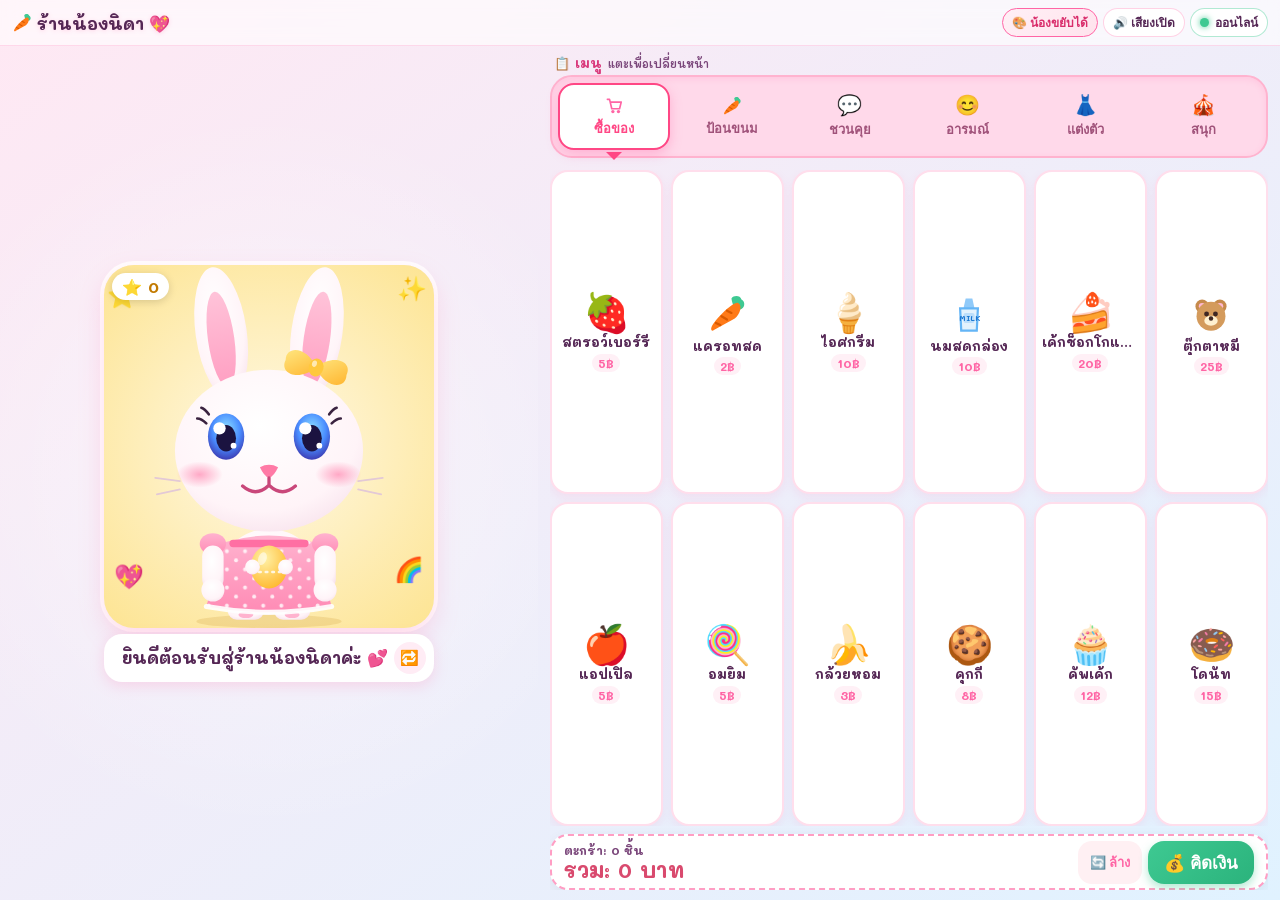
==== commit 7e28fc23: "feat: upgrade Nida Shop to v2.9 - modular refactor, dress-up studio, and fun mini-games" ====
--- a/index.html
+++ b/index.html
@@ -17,988 +17,7 @@
 <meta property="og:type" content="website">
 <title>🐰 ร้านน้องนิดา 2.0 | เล่นขายของ & พูดคุย</title>
 <link href="https://fonts.googleapis.com/css2?family=Mali:wght@500;700;800&display=swap" rel="stylesheet">
-<style>
-:root {
-  --bg1: #ffe8f3;
-  --bg2: #e0f2ff;
-  --bg3: #fff6e0;
-  --card: #ffffff;
-  --ink: #552755;
-  --ink-light: #7a467a;
-  --b1: #ff65a5;
-  --b2: #ff9e2c;
-  --b3: #3ec992;
-  --b4: #5a8fff;
-  --b5: #b05cff;
-  box-sizing: border-box;
-  padding-top: env(safe-area-inset-top, 0px);
-  padding-bottom: env(safe-area-inset-bottom, 0px);
-}
-
-@media (prefers-color-scheme: dark) {
-  :root:not([data-theme="light"]) {
-    --bg1: #2a1534;
-    --bg2: #16243d;
-    --bg3: #2d241c;
-    --card: #281d38;
-    --ink: #fff0fa;
-    --ink-light: #d8b7cf;
-  }
-}
-
-* {
-  box-sizing: border-box;
-  -webkit-tap-highlight-color: transparent;
-}
-
-html, body {
-  margin: 0;
-  padding: 0;
-  width: 100vw;
-  height: 100vh;
-  height: 100dvh;
-  overflow: hidden;
-  user-select: none;
-  -webkit-user-select: none;
-}
-
-body {
-  font-family: 'Mali', 'Sarabun', 'Segoe UI Emoji', 'Apple Color Emoji', 'Noto Color Emoji', sans-serif;
-  color: var(--ink);
-  background: linear-gradient(145deg, var(--bg1), var(--bg2), var(--bg3), var(--bg1));
-  background-size: 300% 300%;
-  animation: bgGrad 18s ease infinite;
-  display: flex;
-  flex-direction: column;
-}
-
-@keyframes bgGrad {
-  0% { background-position: 0% 50%; }
-  50% { background-position: 100% 50%; }
-  100% { background-position: 0% 50%; }
-}
-
-/* Standalone SVG UI Icons */
-.ui-svg {
-  width: 1em;
-  height: 1em;
-  vertical-align: middle;
-  display: inline-block;
-  overflow: visible;
-}
-.prod-emoji .ui-svg {
-  font-size: clamp(30px, 4vw, 40px);
-}
-.tab-btn .ui-svg {
-  font-size: 20px;
-}
-.header-carrot {
-  font-size: 20px;
-  display: inline-flex;
-  align-items: center;
-}
-
-/* Status Dot Indicator */
-.status-dot {
-  width: 9px;
-  height: 9px;
-  border-radius: 50%;
-  display: inline-block;
-  background: #3ec992;
-  box-shadow: 0 0 6px #3ec992;
-  margin-right: 3px;
-}
-.status-dot.offline {
-  background: #ff9e2c;
-  box-shadow: 0 0 6px #ff9e2c;
-}
-
-/* ============================================================
-   TOP BAR (Compact Header with Character Switcher)
-   ============================================================ */
-header {
-  height: 46px;
-  min-height: 46px;
-  display: flex;
-  align-items: center;
-  justify-content: space-between;
-  padding: 0 12px;
-  background: rgba(255, 255, 255, 0.6);
-  backdrop-filter: blur(8px);
-  border-bottom: 1.5px solid rgba(255, 126, 182, 0.25);
-  z-index: 10;
-}
-
-h1 {
-  margin: 0;
-  font-size: 17px;
-  font-weight: 800;
-  display: flex;
-  align-items: center;
-  gap: 5px;
-  text-shadow: 0 1px 4px rgba(255, 126, 182, 0.3);
-}
-
-.top-actions {
-  display: flex;
-  gap: 5px;
-  align-items: center;
-}
-
-.pill-btn {
-  background: rgba(255, 255, 255, 0.9);
-  border: 1.5px solid rgba(255, 126, 182, 0.35);
-  border-radius: 999px;
-  padding: 4px 9px;
-  font-size: 12px;
-  font-weight: 700;
-  color: var(--ink);
-  cursor: pointer;
-  display: inline-flex;
-  align-items: center;
-  gap: 3px;
-  transition: transform 0.1s, background 0.15s;
-}
-.pill-btn:active { transform: scale(0.94); }
-
-.char-switch-btn {
-  background: linear-gradient(135deg, #fff0f6, #ffe3ed);
-  border-color: #ff65a5;
-  color: #d92d6b;
-  font-weight: 800;
-}
-
-/* PWA Install Banner */
-#installBanner {
-  display: none;
-  background: linear-gradient(135deg, #ff7eb6, #ffb347);
-  color: #fff;
-  padding: 6px 14px;
-  font-size: 13px;
-  font-weight: 700;
-  align-items: center;
-  justify-content: space-between;
-}
-#installBanner button {
-  background: #fff;
-  color: #d94a6e;
-  border: 0;
-  border-radius: 999px;
-  padding: 3px 12px;
-  font-size: 12px;
-  font-weight: 800;
-  cursor: pointer;
-}
-
-/* ============================================================
-   MAIN APP LAYOUT (SPLIT VIEW)
-   ============================================================ */
-.app-container {
-  flex: 1;
-  display: flex;
-  flex-direction: row;
-  overflow: hidden;
-  height: calc(100vh - 46px);
-  height: calc(100dvh - 46px);
-}
-
-/* --- LEFT PANEL: BUNNY CHARACTER & SPEECH (ALWAYS VISIBLE) --- */
-.char-panel {
-  flex: 0 0 42%;
-  display: flex;
-  flex-direction: column;
-  align-items: center;
-  justify-content: center;
-  padding: 6px 10px;
-  position: relative;
-  background: radial-gradient(circle at center, rgba(255,255,255,0.5) 0%, transparent 72%);
-}
-
-.stage {
-  position: relative;
-  width: min(100%, 330px);
-  max-height: calc(100% - 64px);
-  aspect-ratio: 1 / 1;
-  cursor: pointer;
-  touch-action: manipulation;
-  display: flex;
-  align-items: center;
-  justify-content: center;
-}
-
-/* Character Views Container */
-.char-view {
-  width: 100%;
-  height: 100%;
-  display: flex;
-  align-items: center;
-  justify-content: center;
-  position: relative;
-}
-
-/* 1. 3D Photo Character Card */
-.char-3d-card {
-  position: relative;
-  width: 100%;
-  height: 100%;
-  border-radius: 30px;
-  overflow: hidden;
-  box-shadow: 0 10px 24px rgba(255, 126, 182, 0.28), 0 0 0 4px rgba(255, 255, 255, 0.95);
-  background: #fde59b;
-  transform-origin: center bottom;
-  animation: bunnyIdle 3.2s ease-in-out infinite;
-  transition: box-shadow 0.2s, transform 0.2s cubic-bezier(0.34, 1.56, 0.64, 1);
-}
-.char-3d-card img {
-  width: 100%;
-  height: 100%;
-  object-fit: cover;
-  display: block;
-  pointer-events: none;
-}
-
-/* 2. Articulated Vector Animated Bunny (Styled like 3D rabbit) */
-.char-vector-card {
-  position: relative;
-  width: 100%;
-  height: 100%;
-  border-radius: 30px;
-  overflow: hidden;
-  box-shadow: 0 10px 24px rgba(255, 126, 182, 0.28), 0 0 0 4px rgba(255, 255, 255, 0.95);
-  background: radial-gradient(circle at center, #fff9e6 0%, #fde492 100%);
-  display: flex;
-  align-items: center;
-  justify-content: center;
-  transform-origin: center bottom;
-  animation: bunnyIdle 3.2s ease-in-out infinite;
-}
-
-.char-vector-card svg {
-  width: 100%;
-  height: 100%;
-  overflow: visible;
-}
-
-/* Interactive Touch Targets */
-#bunnyTummy {
-  position: absolute;
-  width: 44%;
-  height: 30%;
-  bottom: 12%;
-  left: 28%;
-  cursor: pointer;
-  border-radius: 50%;
-  z-index: 6;
-}
-
-#mouthTarget {
-  position: absolute;
-  width: 20%;
-  height: 12%;
-  top: 48%;
-  left: 40%;
-  pointer-events: none;
-}
-
-/* Speaking Aura Glow */
-#stage.speaking .char-3d-card,
-#stage.speaking .char-vector-card {
-  box-shadow: 0 0 26px rgba(255, 101, 165, 0.7), 0 0 0 5px #ff7eb6;
-}
-
-/* Dynamic Price Tag Badge */
-.price-tag-badge {
-  position: absolute;
-  right: -4px;
-  bottom: 18px;
-  background: linear-gradient(135deg, #ffe27a, #ff9e2c);
-  color: #8c2a00;
-  border: 3px solid #ffffff;
-  border-radius: 18px;
-  padding: 4px 12px;
-  font-size: 18px;
-  font-weight: 800;
-  box-shadow: 0 4px 12px rgba(0, 0, 0, 0.16);
-  display: flex;
-  align-items: center;
-  gap: 4px;
-  opacity: 0;
-  transform: scale(0.7);
-  transition: all 0.25s cubic-bezier(0.34, 1.56, 0.64, 1);
-  z-index: 10;
-}
-.price-tag-badge.show {
-  opacity: 1;
-  transform: scale(1);
-  animation: tagBounce 0.8s ease-in-out infinite alternate;
-}
-@keyframes tagBounce {
-  0% { transform: translateY(0) rotate(2deg); }
-  100% { transform: translateY(-5px) rotate(-2deg); }
-}
-
-/* Hearts & Stars */
-.hearts-burst {
-  position: absolute;
-  inset: 0;
-  pointer-events: none;
-  opacity: 0;
-  transition: opacity 0.3s;
-  z-index: 8;
-}
-.hearts-burst span {
-  position: absolute;
-  font-size: 28px;
-  animation: heartFloat 1.8s ease-out infinite;
-}
-.hearts-burst span:nth-child(1) { left: 8%; bottom: 35%; animation-delay: 0s; }
-.hearts-burst span:nth-child(2) { right: 6%; bottom: 42%; animation-delay: 0.5s; }
-.hearts-burst span:nth-child(3) { left: 45%; top: -8px; animation-delay: 1s; }
-@keyframes heartFloat {
-  0% { transform: translateY(10px) scale(0.6); opacity: 0; }
-  30% { opacity: 1; transform: translateY(-10px) scale(1.1); }
-  100% { transform: translateY(-45px) scale(0.9); opacity: 0; }
-}
-
-.star {
-  position: absolute;
-  font-size: 24px;
-  pointer-events: none;
-  animation: tw 2.4s ease-in-out infinite;
-  z-index: 4;
-}
-@keyframes tw {
-  0%, 100% { transform: scale(0.6) rotate(0deg); opacity: 0.35; }
-  50% { transform: scale(1.25) rotate(25deg); opacity: 0.95; }
-}
-
-/* ============================================================
-   ARTICULATED VECTOR BODY ANIMATIONS (Movable parts)
-   ============================================================ */
-#rigHead {
-  transform-origin: 200px 310px;
-  animation: rigHeadSway 4s ease-in-out infinite;
-}
-@keyframes rigHeadSway {
-  0%, 100% { transform: rotate(-2deg); }
-  50% { transform: rotate(2deg); }
-}
-
-#rigEarL {
-  transform-origin: 145px 150px;
-  animation: rigEarL 3.6s ease-in-out infinite;
-}
-#rigEarR {
-  transform-origin: 255px 150px;
-  animation: rigEarR 3.6s ease-in-out infinite 0.7s;
-}
-@keyframes rigEarL {
-  0%, 100% { transform: rotate(-2deg); }
-  50% { transform: rotate(4deg); }
-}
-@keyframes rigEarR {
-  0%, 100% { transform: rotate(2deg); }
-  45% { transform: rotate(-3deg); }
-  50% { transform: rotate(8deg); }
-  55% { transform: rotate(-3deg); }
-}
-
-/* Eyes Blinking & Pupils */
-.rig-eye {
-  transform-box: fill-box;
-  transform-origin: center;
-  animation: rigBlink 4s infinite;
-}
-@keyframes rigBlink {
-  0%, 92%, 100% { transform: scaleY(1); }
-  95% { transform: scaleY(0.08); }
-}
-
-#rigPupils {
-  animation: rigLook 6s ease-in-out infinite;
-}
-@keyframes rigLook {
-  0%, 100% { transform: translateX(0); }
-  30% { transform: translateX(4px); }
-  65% { transform: translateX(-4px); }
-}
-
-/* Cheeks Glow */
-.rig-cheek {
-  transform-box: fill-box;
-  transform-origin: center;
-  animation: rigCheekPulse 2.6s ease-in-out infinite;
-}
-@keyframes rigCheekPulse { 50% { transform: scale(1.18); opacity: 0.95; } }
-
-/* Arms Movement */
-#rigArmL {
-  transform-origin: 130px 335px;
-  animation: rigArmL 3s ease-in-out infinite;
-}
-#rigArmR {
-  transform-origin: 270px 335px;
-  animation: rigArmR 3s ease-in-out infinite;
-}
-@keyframes rigArmL { 50% { transform: rotate(4deg); } }
-@keyframes rigArmR { 50% { transform: rotate(-4deg); } }
-
-/* ============================================================
-   ROLEPLAY & MOOD ANIMATIONS (Applies to both characters)
-   ============================================================ */
-@keyframes bunnyIdle {
-  0%, 100% { transform: translateY(0) scale(1); }
-  50% { transform: translateY(-6px) scale(1.015); }
-}
-
-/* 1. Welcoming (Hop & Wave) */
-.act-1 .char-3d-card { animation: bunnyHop 0.5s ease-in-out infinite; }
-.act-1 .char-vector-card { animation: bunnyHop 0.5s ease-in-out infinite; }
-.act-1 #rigArmR { animation: rigWaveR 0.45s ease-in-out infinite; }
-.act-1 #rigEarR { animation: rigEarL 0.45s ease-in-out infinite; }
-@keyframes bunnyHop {
-  0%, 100% { transform: translateY(0) rotate(0deg); }
-  50% { transform: translateY(-16px) scale(1.04) rotate(2deg); }
-}
-@keyframes rigWaveR {
-  0%, 100% { transform: rotate(-130deg); }
-  50% { transform: rotate(-165deg); }
-}
-
-/* 2. Asking (Tilt & Perk) */
-.act-2 .char-3d-card { animation: bunnyTilt 1.2s ease-in-out infinite; }
-.act-2 .char-vector-card { animation: bunnyTilt 1.2s ease-in-out infinite; }
-.act-2 #rigHead { animation: none; transform: rotate(7deg); }
-.act-2 #rigEarL { transform: rotate(-8deg); }
-.act-2 #rigArmL { transform: rotate(-110deg); }
-@keyframes bunnyTilt {
-  0%, 100% { transform: rotate(-3deg); }
-  50% { transform: rotate(4deg) translateY(-4px); }
-}
-
-/* 3. Price Tag (Proud Nod) */
-.act-3 .char-3d-card { animation: bunnyNod 0.7s ease-in-out infinite; }
-.act-3 .char-vector-card { animation: bunnyNod 0.7s ease-in-out infinite; }
-.act-3 #rigHead { animation: rigNod 0.7s ease-in-out infinite; }
-.act-3 #rigArmR { transform: rotate(-95deg); }
-@keyframes bunnyNod {
-  0%, 100% { transform: translateY(0); }
-  50% { transform: translateY(8px) scale(1.02); }
-}
-@keyframes rigNod { 50% { transform: translateY(6px) rotate(2deg); } }
-
-/* 4. Thank You (Bow & Love) */
-.act-4 .char-3d-card { animation: bunnyBow 1.6s ease-in-out infinite; }
-.act-4 .char-vector-card { animation: bunnyBow 1.6s ease-in-out infinite; }
-.act-4 .hearts-burst { opacity: 1; }
-.act-4 #rigHead { animation: rigBow 1.6s ease-in-out infinite; }
-.act-4 #rigArmL { animation: rigWaveL 0.5s ease-in-out infinite; }
-.act-4 #rigArmR { animation: rigWaveR 0.5s ease-in-out infinite; }
-@keyframes bunnyBow {
-  0%, 100% { transform: translateY(0) rotate(0); }
-  40% { transform: translateY(14px) rotate(3deg); }
-}
-@keyframes rigBow { 40% { transform: translateY(16px) rotate(4deg); } }
-@keyframes rigWaveL { 0%, 100% { transform: rotate(130deg); } 50% { transform: rotate(165deg); } }
-
-/* Moods */
-#stage.mood-happy .char-3d-card,
-#stage.mood-happy .char-vector-card { animation: bunnyHappy 0.45s ease-in-out 3; }
-#stage.mood-happy .hearts-burst { opacity: 1; }
-#stage.mood-happy #happyEyes { display: block !important; }
-#stage.mood-happy .rig-normal-eyes { display: none; }
-@keyframes bunnyHappy {
-  0%, 100% { transform: translateY(0) scale(1); }
-  50% { transform: translateY(-20px) scale(1.06); }
-}
-
-#stage.mood-laugh .char-3d-card,
-#stage.mood-laugh .char-vector-card { animation: bunnyLaugh 0.22s ease-in-out 7; }
-#stage.mood-laugh .hearts-burst { opacity: 1; }
-#stage.mood-laugh #happyEyes { display: block !important; }
-#stage.mood-laugh .rig-normal-eyes { display: none; }
-@keyframes bunnyLaugh {
-  0%, 100% { transform: rotate(-4deg); }
-  50% { transform: rotate(5deg) translateY(-4px); }
-}
-
-#stage.mood-surprise .char-3d-card,
-#stage.mood-surprise .char-vector-card { animation: bunnySurprise 0.35s ease-out 2; }
-#stage.mood-surprise #rigEarL { transform: rotate(12deg) scale(1.1); }
-#stage.mood-surprise #rigEarR { transform: rotate(-12deg) scale(1.1); }
-@keyframes bunnySurprise {
-  0%, 100% { transform: scale(1); }
-  50% { transform: scale(1.09) translateY(-10px); }
-}
-
-#stage.mood-sleepy .char-3d-card,
-#stage.mood-sleepy .char-vector-card { animation: bunnySleep 2.4s ease-in-out 2; }
-#stage.mood-sleepy #sleepyEyes { display: block !important; }
-#stage.mood-sleepy .rig-normal-eyes { display: none; }
-#stage.mood-sleepy #rigEarL { transform: rotate(14deg); }
-#stage.mood-sleepy #rigEarR { transform: rotate(-14deg); }
-@keyframes bunnySleep {
-  0%, 100% { transform: rotate(0); filter: brightness(1); }
-  50% { transform: rotate(5deg) translateY(6px); filter: brightness(0.94); }
-}
-
-#stage.mood-dance .char-3d-card,
-#stage.mood-dance .char-vector-card { animation: bunnyDance 0.38s ease-in-out 7; }
-#stage.mood-dance #rigArmL { animation: rigWaveL 0.38s ease-in-out infinite; }
-#stage.mood-dance #rigArmR { animation: rigWaveR 0.38s ease-in-out infinite; }
-@keyframes bunnyDance {
-  0%, 100% { transform: translateX(-10px) rotate(-5deg); }
-  50% { transform: translateX(10px) rotate(5deg); }
-}
-
-#stage.mood-eating .char-3d-card,
-#stage.mood-eating .char-vector-card { animation: bunnyMunch 0.24s ease-in-out infinite; }
-@keyframes bunnyMunch {
-  0%, 100% { transform: scale(1); }
-  50% { transform: scale(1.05, 0.95) translateY(4px); }
-}
-
-/* Speech Bubble under character */
-.bubble-box {
-  width: min(100%, 330px);
-  position: relative;
-  margin-top: 6px;
-}
-
-.bubble {
-  min-height: 48px;
-  background: var(--card);
-  border-radius: 18px;
-  padding: 8px 42px 8px 14px;
-  font-size: clamp(14px, 1.8vw, 17px);
-  font-weight: 700;
-  display: flex;
-  align-items: center;
-  justify-content: center;
-  text-align: center;
-  box-shadow: 0 4px 14px rgba(255, 126, 182, 0.25);
-  border: 2px solid rgba(255, 255, 255, 0.9);
-  cursor: pointer;
-  line-height: 1.35;
-}
-
-.bubble-replay {
-  position: absolute;
-  right: 8px;
-  top: 50%;
-  transform: translateY(-50%);
-  background: #ffecf5;
-  border: 0;
-  border-radius: 50%;
-  width: 32px;
-  height: 32px;
-  font-size: 15px;
-  display: flex;
-  align-items: center;
-  justify-content: center;
-  cursor: pointer;
-  color: #ff65a5;
-}
-
-/* --- RIGHT PANEL: INTERACTIVE ACTIVITIES --- */
-.control-panel {
-  flex: 1;
-  display: flex;
-  flex-direction: column;
-  padding: 8px 12px 10px;
-  overflow: hidden;
-  justify-content: space-between;
-}
-
-/* Tabs */
-.tabs {
-  display: grid;
-  grid-template-columns: repeat(4, 1fr);
-  gap: 8px;
-  margin-bottom: 8px;
-}
-
-.tab-btn {
-  padding: 8px 4px;
-  border-radius: 16px;
-  border: 0;
-  background: rgba(255, 255, 255, 0.7);
-  color: var(--ink-light);
-  font-size: 14px;
-  font-weight: 800;
-  cursor: pointer;
-  box-shadow: 0 3px 8px rgba(0, 0, 0, 0.05);
-  display: flex;
-  flex-direction: column;
-  align-items: center;
-  gap: 2px;
-  transition: all 0.15s ease;
-}
-.tab-btn span { font-size: 20px; }
-
-.tab-btn.active {
-  background: #ffffff;
-  color: #ff4785;
-  box-shadow: 0 5px 14px rgba(255, 101, 165, 0.35);
-  transform: translateY(-2px);
-  border: 2px solid #ff7eb6;
-}
-
-/* Tab Content area */
-.tab-content-area {
-  flex: 1;
-  display: flex;
-  flex-direction: column;
-  justify-content: center;
-  overflow: hidden;
-  position: relative;
-}
-
-.tab-panel {
-  display: none;
-  width: 100%;
-  height: 100%;
-  flex-direction: column;
-  justify-content: space-around;
-  animation: fadeIn 0.2s ease-out;
-}
-.tab-panel.active { display: flex; }
-
-@keyframes fadeIn {
-  from { opacity: 0; transform: translateY(4px); }
-  to { opacity: 1; transform: translateY(0); }
-}
-
-/* Products Grid (Shop Mode) - 2 rows x 4 cols */
-.products-grid {
-  display: grid;
-  grid-template-columns: repeat(4, 1fr);
-  grid-template-rows: repeat(2, 1fr);
-  gap: 8px;
-  width: 100%;
-  flex: 1;
-  margin-bottom: 8px;
-}
-
-.prod-card {
-  background: var(--card);
-  border-radius: 18px;
-  padding: 6px 4px;
-  border: 2px solid #ffdeec;
-  box-shadow: 0 4px 10px rgba(255, 126, 182, 0.12);
-  cursor: pointer;
-  display: flex;
-  flex-direction: column;
-  align-items: center;
-  justify-content: center;
-  transition: transform 0.1s, border-color 0.15s;
-  touch-action: manipulation;
-}
-.prod-card:active {
-  transform: scale(0.92);
-  border-color: #ff65a5;
-}
-.prod-emoji {
-  font-size: clamp(28px, 3.8vw, 38px);
-  line-height: 1;
-}
-.prod-name {
-  font-size: clamp(11px, 1.4vw, 13px);
-  font-weight: 700;
-  margin-top: 3px;
-  text-align: center;
-  white-space: nowrap;
-  overflow: hidden;
-  text-overflow: ellipsis;
-  max-width: 95%;
-}
-.prod-price {
-  font-size: 12px;
-  font-weight: 800;
-  color: #ff65a5;
-  background: #fff0f6;
-  border-radius: 10px;
-  padding: 1px 6px;
-  margin-top: 2px;
-}
-
-/* Cart Checkout Bar */
-.cart-bar {
-  height: 56px;
-  min-height: 56px;
-  background: var(--card);
-  border-radius: 18px;
-  padding: 6px 12px;
-  box-shadow: 0 4px 14px rgba(0, 0, 0, 0.06);
-  border: 2px dashed #ff9ec4;
-  display: flex;
-  align-items: center;
-  justify-content: space-between;
-}
-
-.cart-info {
-  display: flex;
-  flex-direction: column;
-}
-.cart-count {
-  font-size: 12px;
-  color: var(--ink-light);
-  font-weight: 700;
-}
-.cart-total {
-  font-size: clamp(16px, 2.2vw, 21px);
-  font-weight: 800;
-  color: #d94a6e;
-  line-height: 1.1;
-}
-
-.cart-actions {
-  display: flex;
-  gap: 6px;
-}
-.btn-pay {
-  background: linear-gradient(135deg, #3ec992, #2bb37c);
-  color: #fff;
-  border: 0;
-  border-radius: 16px;
-  padding: 8px 16px;
-  font-size: clamp(14px, 1.8vw, 17px);
-  font-weight: 800;
-  cursor: pointer;
-  box-shadow: 0 4px 10px rgba(62, 201, 146, 0.4);
-  display: flex;
-  align-items: center;
-  gap: 5px;
-  transition: transform 0.1s;
-}
-.btn-pay:active { transform: scale(0.94); }
-
-.btn-clear {
-  background: #fff0f3;
-  color: #ff65a5;
-  border: 0;
-  border-radius: 14px;
-  padding: 8px 12px;
-  font-size: 13px;
-  font-weight: 700;
-  cursor: pointer;
-}
-.btn-clear:active { transform: scale(0.92); }
-
-/* Feeding Shelf (2 rows x 3 cols) */
-.feed-shelf {
-  display: grid;
-  grid-template-columns: repeat(3, 1fr);
-  grid-template-rows: repeat(2, 1fr);
-  gap: 10px;
-  width: 100%;
-  height: 100%;
-}
-.feed-item {
-  background: var(--card);
-  border-radius: 18px;
-  padding: 8px 4px;
-  border: 2.5px solid #ffe2ed;
-  box-shadow: 0 4px 12px rgba(255, 126, 182, 0.15);
-  cursor: pointer;
-  display: flex;
-  flex-direction: column;
-  align-items: center;
-  justify-content: center;
-  transition: transform 0.1s;
-}
-.feed-item:active { transform: scale(0.92); }
-.feed-item .prod-emoji { font-size: clamp(34px, 4.5vw, 48px); }
-.feed-item span:last-child {
-  font-size: 13px;
-  font-weight: 800;
-  margin-top: 4px;
-  color: var(--ink);
-}
-
-/* Roleplay Buttons (2x2 grid) */
-.btns-grid {
-  display: grid;
-  grid-template-columns: 1fr 1fr;
-  grid-template-rows: 1fr 1fr;
-  gap: 10px;
-  width: 100%;
-  height: 100%;
-}
-.big-btn {
-  font: inherit;
-  font-weight: 800;
-  color: #fff;
-  border: 0;
-  border-radius: 20px;
-  padding: 10px;
-  font-size: clamp(15px, 2vw, 19px);
-  cursor: pointer;
-  box-shadow: 0 5px 0 rgba(0,0,0,0.12);
-  transition: transform 0.1s;
-  display: flex;
-  align-items: center;
-  justify-content: center;
-}
-.big-btn:active {
-  transform: translateY(3px);
-  box-shadow: 0 2px 0 rgba(0,0,0,0.12);
-}
-.big-btn b {
-  display: inline-block;
-  background: rgba(255,255,255,0.9);
-  color: var(--ink);
-  border-radius: 50%;
-  width: 28px;
-  height: 28px;
-  line-height: 28px;
-  margin-right: 6px;
-  font-size: 15px;
-}
-.b1 { background: var(--b1); }
-.b2 { background: var(--b2); }
-.b3 { background: var(--b3); }
-.b4 { background: var(--b4); }
-
-/* Moods Grid (2 rows x 3 cols) */
-.moods-grid {
-  display: grid;
-  grid-template-columns: repeat(3, 1fr);
-  grid-template-rows: repeat(2, 1fr);
-  gap: 10px;
-  width: 100%;
-  height: 100%;
-}
-.mood-card {
-  background: var(--card);
-  color: var(--ink);
-  border: 2px solid #ffdeec;
-  border-radius: 18px;
-  padding: 8px 4px;
-  box-shadow: 0 4px 0 rgba(90,45,90,0.1);
-  cursor: pointer;
-  display: flex;
-  flex-direction: column;
-  align-items: center;
-  justify-content: center;
-  font-size: 14px;
-  font-weight: 800;
-  transition: transform 0.1s;
-}
-.mood-card:active { transform: translateY(2px); }
-.mood-card span { font-size: 28px; margin-bottom: 2px; }
-
-/* Confetti Canvas */
-#confettiCanvas {
-  position: fixed;
-  top: 0;
-  left: 0;
-  width: 100vw;
-  height: 100vh;
-  pointer-events: none;
-  z-index: 9999;
-}
-
-/* Flying animation item */
-.flying-particle {
-  position: fixed;
-  font-size: 34px;
-  pointer-events: none;
-  z-index: 9998;
-  transition: all 0.55s cubic-bezier(0.25, 1, 0.5, 1);
-}
-
-/* ============================================================
-   RESPONSIVE LAYOUT FOR MOBILE PORTRAIT
-   ============================================================ */
-@media (max-width: 767px) {
-  .app-container {
-    flex-direction: column;
-  }
-
-  .char-panel {
-    flex: 0 0 38%;
-    padding: 3px 8px;
-  }
-
-  .stage {
-    width: min(85vw, 180px);
-    max-height: calc(100% - 46px);
-  }
-
-  .char-3d-card, .char-vector-card {
-    border-radius: 22px;
-  }
-
-  .bubble-box {
-    margin-top: 2px;
-  }
-
-  .bubble {
-    min-height: 40px;
-    font-size: 13.5px;
-    padding: 5px 34px 5px 10px;
-    border-radius: 14px;
-  }
-
-  .bubble-replay {
-    width: 26px;
-    height: 26px;
-    font-size: 12px;
-    right: 5px;
-  }
-
-  .control-panel {
-    flex: 1;
-    padding: 5px 8px 8px;
-  }
-
-  .tabs {
-    gap: 5px;
-    margin-bottom: 5px;
-  }
-
-  .tab-btn {
-    padding: 5px 2px;
-    font-size: 11.5px;
-    border-radius: 12px;
-  }
-  .tab-btn span { font-size: 15px; }
-
-  .products-grid {
-    gap: 5px;
-    margin-bottom: 5px;
-  }
-
-  .prod-card {
-    border-radius: 13px;
-    padding: 3px 2px;
-  }
-  .prod-emoji { font-size: 24px; }
-  .prod-name { font-size: 10.5px; }
-  .prod-price { font-size: 10.5px; padding: 1px 4px; }
-
-  .cart-bar {
-    height: 46px;
-    min-height: 46px;
-    padding: 4px 8px;
-    border-radius: 13px;
-  }
-  .cart-total { font-size: 15px; }
-  .btn-pay { padding: 5px 10px; font-size: 13px; border-radius: 11px; }
-  .btn-clear { padding: 5px 7px; font-size: 11px; border-radius: 11px; }
-
-  .feed-shelf { gap: 5px; }
-  .feed-item { border-radius: 13px; padding: 5px 2px; }
-  .feed-item .prod-emoji { font-size: 26px; }
-  .feed-item span:last-child { font-size: 11.5px; margin-top: 2px; }
-
-  .big-btn { border-radius: 15px; font-size: 14px; }
-  .moods-grid { gap: 5px; }
-  .mood-card { border-radius: 13px; padding: 4px 2px; font-size: 11.5px; }
-  .mood-card span { font-size: 22px; }
-}
-</style>
+<link rel="stylesheet" href="style.css">
 </head>
 <body>
 
@@ -1009,10 +28,10 @@
   <h1><span class="header-carrot"><svg viewBox="0 0 36 36" class="ui-svg"><path d="M22 4 C24 1 30 1 31 5 C35 7 34 13 30 14 C26 15 23 11 22 4 Z" fill="#3ec992"/><path d="M7 32 C5 34 3 33 4 30 C7 23 23 7 28 8 C32 10 30 18 25 22 Z" fill="#ff7a18"/><path d="M18 15 L22 17 M13 20 L18 23 M8 26 L12 28" stroke="#d95a00" stroke-width="2" stroke-linecap="round"/></svg></span> ร้านน้องนิดา <span>💖</span></h1>
   <div class="top-actions">
     <button type="button" class="pill-btn char-switch-btn" id="charToggleBtn" title="สลับตัวละคร">
-      🎨 น้องขยับได้
+      🎨<span class="lbl"> น้องขยับได้</span>
     </button>
-    <button type="button" class="pill-btn" id="soundToggle" aria-label="สลับเสียงเอฟเฟกต์">🔊 เสียงเปิด</button>
-    <button type="button" class="pill-btn" id="offlinePill"><span class="status-dot"></span> ออนไลน์</button>
+    <button type="button" class="pill-btn" id="soundToggle" aria-label="สลับเสียงเอฟเฟกต์">🔊<span class="lbl"> เสียงเปิด</span></button>
+    <button type="button" class="pill-btn" id="offlinePill"><span class="status-dot"></span><span class="lbl"> ออนไลน์</span></button>
   </div>
 </header>
 
@@ -1020,6 +39,7 @@
 <div id="installBanner">
   <span>⭐ ติดตั้งลงหน้าจอโฮมเพื่อเล่นแบบเต็มจอ</span>
   <button type="button" id="installBtn">ติดตั้ง</button>
+  <button type="button" id="installClose" aria-label="ปิดแถบนี้">✕</button>
 </div>
 
 <!-- Main Split App Container -->
@@ -1027,215 +47,109 @@
 
   <!-- LEFT: Character Stage (Switchable between Vector Animated & 3D Photo) -->
   <div class="char-panel">
-    <div class="stage" id="stage" role="button" tabindex="0" aria-label="แตะน้องนิดาเพื่อเล่นด้วยกัน">
+    <div class="stage" id="stage" data-scene="sunny" role="button" tabindex="0" aria-label="แตะน้องนิดาเพื่อเล่นด้วยกัน">
       <span class="star" style="left:1%;top:4%">⭐</span>
       <span class="star" style="right:2%;top:2%;animation-delay:.6s">✨</span>
       <span class="star" style="left:3%;bottom:10%;animation-delay:1.2s">💖</span>
       <span class="star" style="right:3%;bottom:12%;animation-delay:1.8s">🌈</span>
 
-      <!-- 1. ARTICULATED ANIMATED BUNNY (Styled to match rabbit.jfif) -->
+      <div id="sceneFx" aria-hidden="true"></div>
+      <div id="countBadge" aria-hidden="true"></div>
+
+      <!-- 1. ARTICULATED ANIMATED BUNNY (modern flat style) -->
       <div class="char-view" id="viewVector">
         <div class="char-vector-card" id="bunnyVectorCard">
           <svg viewBox="0 0 400 440" aria-label="น้องนิดากระต่ายขยับได้">
-            <defs>
-              <!-- Eye Blue Gradient (Inspired by rabbit.jfif) -->
-              <radialGradient id="eyeBlueGrad" cx="50%" cy="40%" r="55%">
-                <stop offset="0%" stop-color="#72d6ff"/>
-                <stop offset="60%" stop-color="#2a7bcc"/>
-                <stop offset="100%" stop-color="#14437a"/>
-              </radialGradient>
-              <!-- Cheek Blush Gradient -->
-              <radialGradient id="cheekBlush" cx="50%" cy="50%" r="50%">
-                <stop offset="0%" stop-color="#ff7ea8" stop-opacity="0.85"/>
-                <stop offset="60%" stop-color="#ffa0c0" stop-opacity="0.45"/>
-                <stop offset="100%" stop-color="#ffa0c0" stop-opacity="0"/>
-              </radialGradient>
-              <!-- Pink Gingham Plaid Pattern for dress -->
-              <pattern id="ginghamDress" width="16" height="16" patternUnits="userSpaceOnUse">
-                <rect width="16" height="16" fill="#ffb8d1"/>
-                <rect x="0" y="0" width="8" height="8" fill="#ffa2c2"/>
-                <rect x="8" y="8" width="8" height="8" fill="#ffa2c2"/>
-                <rect x="0" y="8" width="8" height="8" fill="#ffd1e3"/>
-                <rect x="8" y="0" width="8" height="8" fill="#ffd1e3"/>
-              </pattern>
-              <!-- Yellow Plaid for Ear Ribbon Bow -->
-              <pattern id="yellowPlaid" width="10" height="10" patternUnits="userSpaceOnUse">
-                <rect width="10" height="10" fill="#ffd84d"/>
-                <rect x="0" y="0" width="5" height="5" fill="#f5be25"/>
-                <rect x="5" y="5" width="5" height="5" fill="#f5be25"/>
-              </pattern>
-            </defs>
-
-            <!-- Lower Body & Little Feet -->
-            <g id="rigFeet">
-              <ellipse cx="170" cy="425" rx="20" ry="11" fill="#ffa2c2" stroke="#e890b0" stroke-width="2.5"/>
-              <ellipse cx="230" cy="425" rx="20" ry="11" fill="#ffa2c2" stroke="#e890b0" stroke-width="2.5"/>
-            </g>
-
-            <!-- Pink Checkered Dress & Body -->
-            <g id="rigBody">
-              <!-- Fluffy body under dress -->
-              <ellipse cx="200" cy="380" rx="75" ry="60" fill="#fffaf5" stroke="#ecd0dc" stroke-width="3"/>
-              <!-- Gingham Dress Skirt -->
-              <path d="M142 335 Q200 325 258 335 L276 415 Q200 425 124 415 Z" fill="url(#ginghamDress)" stroke="#e88dae" stroke-width="3.5"/>
-              <!-- Ruffle Hem -->
-              <path d="M124 415 Q143 424 162 417 Q181 425 200 417 Q219 425 238 417 Q257 425 276 415" fill="none" stroke="#ffffff" stroke-width="5" stroke-linecap="round"/>
-              <!-- Dress Waist Ribbon -->
-              <rect x="150" y="332" width="100" height="10" rx="5" fill="#ff7aa8"/>
-            </g>
-
-            <!-- Left Arm & Paw -->
-            <g id="rigArmL">
-              <!-- Puffy shoulder sleeve -->
-              <ellipse cx="132" cy="336" rx="15" ry="12" fill="#ffb8d1" stroke="#e88dae" stroke-width="2.5"/>
-              <!-- Arm -->
-              <rect x="118" y="338" width="26" height="58" rx="13" fill="#fffaf5" stroke="#ecd0dc" stroke-width="3.5"/>
-              <!-- White paw -->
-              <circle cx="131" cy="396" r="14" fill="#fffaf5" stroke="#ecd0dc" stroke-width="3.5"/>
-            </g>
-
-            <!-- Right Arm & Paw -->
-            <g id="rigArmR">
-              <!-- Puffy shoulder sleeve -->
-              <ellipse cx="268" cy="336" rx="15" ry="12" fill="#ffb8d1" stroke="#e88dae" stroke-width="2.5"/>
-              <!-- Arm -->
-              <rect x="256" y="338" width="26" height="58" rx="13" fill="#fffaf5" stroke="#ecd0dc" stroke-width="3.5"/>
-              <!-- White paw -->
-              <circle cx="269" cy="396" r="14" fill="#fffaf5" stroke="#ecd0dc" stroke-width="3.5"/>
-            </g>
-
-            <!-- Golden Egg / Shop Item in Paws (like in 3D picture) -->
-            <g id="rigHeldItem">
-              <ellipse cx="200" cy="365" rx="22" ry="26" fill="#ffd13b" stroke="#e89810" stroke-width="3"/>
-              <circle cx="193" cy="358" r="3" fill="#ffffff" opacity="0.9"/>
-              <circle cx="207" cy="368" r="3" fill="#ffffff" opacity="0.9"/>
-              <circle cx="196" cy="378" r="2.5" fill="#ffffff" opacity="0.9"/>
-              <!-- Little paws resting on the item -->
-              <circle cx="180" cy="365" r="9" fill="#fffaf5" stroke="#ecd0dc" stroke-width="2.5"/>
-              <circle cx="220" cy="365" r="9" fill="#fffaf5" stroke="#ecd0dc" stroke-width="2.5"/>
-            </g>
-
-            <!-- HEAD RIG (Movable & expressive) -->
-            <g id="rigHead">
-              <!-- Left Ear -->
-              <g id="rigEarL">
-                <ellipse cx="145" cy="85" rx="36" ry="86" fill="#fffaf5" stroke="#ecd0dc" stroke-width="3.5"/>
-                <ellipse cx="145" cy="92" rx="19" ry="65" fill="#ffb8cf"/>
-              </g>
-
-              <!-- Right Ear -->
-              <g id="rigEarR">
-                <ellipse cx="255" cy="85" rx="36" ry="86" fill="#fffaf5" stroke="#ecd0dc" stroke-width="3.5"/>
-                <ellipse cx="255" cy="92" rx="19" ry="65" fill="#ffb8cf"/>
-              </g>
-
-              <!-- Head Base (Chubby Cute Face) -->
-              <ellipse cx="200" cy="225" rx="112" ry="96" fill="#fffaf5" stroke="#ecd0dc" stroke-width="3.5"/>
-
-              <!-- Signature Yellow Plaid Bow on Right Ear (from rabbit.jfif) -->
-              <g id="rigBow" transform="translate(230, 95) rotate(15)">
-                <path d="M35 15 L0 0 L0 30 Z" fill="url(#yellowPlaid)" stroke="#dfa312" stroke-width="2"/>
-                <path d="M35 15 L70 0 L70 30 Z" fill="url(#yellowPlaid)" stroke="#dfa312" stroke-width="2"/>
-                <!-- Ribbon Knot -->
-                <ellipse cx="35" cy="15" rx="8" ry="10" fill="#ffd84d" stroke="#dfa312" stroke-width="2"/>
-              </g>
-
-              <!-- Cheeks (Soft Airbrushed Blush) -->
-              <ellipse class="rig-cheek" cx="118" cy="252" rx="26" ry="15" fill="url(#cheekBlush)"/>
-              <ellipse class="rig-cheek" cx="282" cy="252" rx="26" ry="15" fill="url(#cheekBlush)"/>
-
-              <!-- NORMAL BIG BLUE EYES (Signature Pixar Style from 3D photo) -->
-              <g class="rig-normal-eyes">
-                <!-- Eye Whites -->
-                <g class="rig-eye">
-                  <ellipse cx="148" cy="205" rx="26" ry="32" fill="#ffffff" stroke="#ecd0dc" stroke-width="2"/>
-                </g>
-                <g class="rig-eye">
-                  <ellipse cx="252" cy="205" rx="26" ry="32" fill="#ffffff" stroke="#ecd0dc" stroke-width="2"/>
-                </g>
-
-                <!-- Pupils with Blue Gradient & Dual Highlights -->
-                <g id="rigPupils">
-                  <!-- Left Pupil -->
-                  <g class="rig-eye">
-                    <ellipse cx="148" cy="207" rx="19" ry="24" fill="url(#eyeBlueGrad)"/>
-                    <ellipse cx="148" cy="207" rx="11" ry="14" fill="#0d1b2a"/>
-                    <!-- Catchlight Dots -->
-                    <circle cx="141" cy="197" r="6" fill="#ffffff"/>
-                    <circle cx="156" cy="216" r="3" fill="#ffffff"/>
-                    <circle cx="151" cy="221" r="1.5" fill="#ffffff"/>
-                  </g>
-                  <!-- Right Pupil -->
-                  <g class="rig-eye">
-                    <ellipse cx="252" cy="207" rx="19" ry="24" fill="url(#eyeBlueGrad)"/>
-                    <ellipse cx="252" cy="207" rx="11" ry="14" fill="#0d1b2a"/>
-                    <!-- Catchlight Dots -->
-                    <circle cx="245" cy="197" r="6" fill="#ffffff"/>
-                    <circle cx="260" cy="216" r="3" fill="#ffffff"/>
-                    <circle cx="255" cy="221" r="1.5" fill="#ffffff"/>
-                  </g>
-                </g>
-
-                <!-- Eyelashes (3 delicate lashes on each eyelid) -->
-                <g stroke="#2d1624" stroke-width="3" stroke-linecap="round" fill="none">
-                  <!-- Left Eye Lashes -->
-                  <path d="M126 195 Q120 188 116 186"/>
-                  <path d="M134 185 Q130 176 128 174"/>
-                  <path d="M148 178 Q146 170 145 168"/>
-                  <!-- Right Eye Lashes -->
-                  <path d="M274 195 Q280 188 284 186"/>
-                  <path d="M266 185 Q270 176 272 174"/>
-                  <path d="M252 178 Q254 170 255 168"/>
-                </g>
-              </g>
-
-              <!-- HAPPY EYES OVERLAY (Arc shaped ^ ^) -->
-              <g id="happyEyes" style="display:none;" stroke="#d94a6e" stroke-width="6" stroke-linecap="round" fill="none">
-                <path d="M128 210 Q148 185 168 210"/>
-                <path d="M232 210 Q252 185 272 210"/>
-              </g>
-
-              <!-- SLEEPY EYES OVERLAY (Half closed - -) -->
-              <g id="sleepyEyes" style="display:none;" stroke="#6b3a56" stroke-width="5" stroke-linecap="round" fill="none">
-                <path d="M130 214 Q148 226 166 214"/>
-                <path d="M234 214 Q252 226 270 214"/>
-              </g>
-
-              <!-- Whiskers -->
-              <g stroke="#d5b6c6" stroke-width="2.5" stroke-linecap="round">
-                <path d="M96 260 L60 254"/>
-                <path d="M96 270 L60 274"/>
-                <path d="M304 260 L340 254"/>
-                <path d="M304 270 L340 274"/>
-              </g>
-
-              <!-- Tiny Button Pink Nose -->
-              <path d="M188 244 Q200 238 212 244 Q206 257 200 259 Q194 257 188 244 Z" fill="#ff7fa8"/>
-
-              <!-- Dynamic Mouth (Opens & Closes during speech / eating) -->
-              <!-- Closed Smile -->
-              <path id="smile" d="M200 258 L200 268 M200 268 Q182 284 165 268 M200 268 Q218 284 235 268" stroke="#d94a6e" stroke-width="4.5" fill="none" stroke-linecap="round"/>
-              
-              <!-- Open Talking / Eating Mouth -->
-              <g id="open" style="display:none;">
-                <ellipse id="mouthE" cx="200" cy="278" rx="22" ry="12" fill="#8e1b38"/>
-                <!-- Cute Bunny Front Tooth -->
-                <rect x="193" y="267" width="14" height="9" rx="3" fill="#ffffff"/>
-                <!-- Pink Tongue -->
-                <ellipse id="tongue" cx="200" cy="285" rx="14" ry="5" fill="#ff82a0"/>
-              </g>
-            </g>
-          </svg>
-        </div>
-      </div>
-
-      <!-- 2. 3D PHOTO CARD (rabbit.jfif / rabbit.jpg) -->
+<defs>
+<radialGradient id="furG" cx="45%" cy="35%" r="75%"><stop offset="0" stop-color="#ffffff"/><stop offset="0.7" stop-color="#fff4f8"/><stop offset="1" stop-color="#f6dfea"/></radialGradient>
+<linearGradient id="earIn" x1="0" y1="0" x2="0" y2="1"><stop offset="0" stop-color="#ffc3d9"/><stop offset="1" stop-color="#ff9fc2"/></linearGradient>
+<radialGradient id="eyeBlueGrad" cx="50%" cy="35%" r="70%"><stop offset="0" stop-color="#8fe3ff"/><stop offset="0.55" stop-color="#4a8dff"/><stop offset="1" stop-color="#3a2fa8"/></radialGradient>
+<radialGradient id="cheekBlush" cx="50%" cy="50%" r="50%"><stop offset="0" stop-color="#ff8fb5" stop-opacity="0.75"/><stop offset="1" stop-color="#ff8fb5" stop-opacity="0"/></radialGradient>
+<linearGradient id="dressG" x1="0" y1="0" x2="0" y2="1"><stop offset="0" stop-color="#ffb3cf"/><stop offset="1" stop-color="#ff8bb5"/></linearGradient>
+<pattern id="dots" width="22" height="22" patternUnits="userSpaceOnUse"><circle cx="6" cy="6" r="2.4" fill="#fff" opacity="0.8"/><circle cx="17" cy="17" r="2.4" fill="#fff" opacity="0.8"/></pattern>
+<linearGradient id="bowG" x1="0" y1="0" x2="1" y2="1"><stop offset="0" stop-color="#ffe680"/><stop offset="1" stop-color="#ffb52e"/></linearGradient>
+<radialGradient id="balG" cx="35%" cy="30%" r="75%"><stop offset="0" stop-color="#ffa6bd"/><stop offset="1" stop-color="#ff3d6e"/></radialGradient>
+<radialGradient id="eggG" cx="38%" cy="30%" r="75%"><stop offset="0" stop-color="#fff2a8"/><stop offset="1" stop-color="#ffb82e"/></radialGradient>
+</defs>
+<ellipse cx="200" cy="432" rx="88" ry="8" fill="#b9740a" opacity="0.16"/>
+<g id="accCape" class="acc" style="display:none"><path d="M148 334 Q200 322 252 334 L322 432 Q200 452 78 432 Z" fill="#ff4d6d"/><path d="M162 346 Q200 336 238 346 L296 428 Q200 442 104 428 Z" fill="#ff8fa3" opacity="0.55"/></g>
+<g id="accWings" class="acc" style="display:none">
+<g id="accWingL"><path d="M150 352 C96 280 40 300 52 352 C58 388 110 392 150 372 Z" fill="#bfe8ff" fill-opacity="0.9" stroke="#fff" stroke-width="4"/><path d="M148 372 C110 372 72 404 90 418 C112 430 144 400 152 380 Z" fill="#dff3ff" fill-opacity="0.9" stroke="#fff" stroke-width="3"/><circle cx="84" cy="338" r="5" fill="#fff" opacity="0.8"/></g>
+<g id="accWingR"><path d="M250 352 C304 280 360 300 348 352 C342 388 290 392 250 372 Z" fill="#bfe8ff" fill-opacity="0.9" stroke="#fff" stroke-width="4"/><path d="M252 372 C290 372 328 404 310 418 C288 430 256 400 248 380 Z" fill="#dff3ff" fill-opacity="0.9" stroke="#fff" stroke-width="3"/><circle cx="316" cy="338" r="5" fill="#fff" opacity="0.8"/></g>
+</g>
+<g id="rigFeet">
+<rect x="150" y="408" width="44" height="22" rx="11" fill="url(#furG)"/><rect x="206" y="408" width="44" height="22" rx="11" fill="url(#furG)"/>
+<ellipse cx="172" cy="424" rx="9" ry="4" fill="#ffb3cf"/><ellipse cx="228" cy="424" rx="9" ry="4" fill="#ffb3cf"/>
+</g>
+<g id="rigBody">
+<ellipse cx="200" cy="372" rx="58" ry="52" fill="url(#furG)"/>
+<path d="M146 336 Q200 320 254 336 L276 414 Q200 428 124 414 Z" fill="url(#dressG)"/>
+<path d="M146 336 Q200 320 254 336 L276 414 Q200 428 124 414 Z" fill="url(#dots)"/>
+<path d="M124 414 Q200 428 276 414" fill="none" stroke="#fff" stroke-width="6" stroke-linecap="round" opacity="0.9"/>
+<rect id="dressBelt" x="152" y="333" width="96" height="9" rx="4.5" fill="#ff6fa3"/>
+</g>
+<g id="rigArmL"><ellipse cx="132" cy="338" rx="16" ry="13" fill="url(#dressG)"/><rect x="119" y="340" width="26" height="54" rx="13" fill="url(#furG)"/><circle cx="132" cy="394" r="14" fill="url(#furG)"/></g>
+<g id="rigArmR"><ellipse cx="268" cy="338" rx="16" ry="13" fill="url(#dressG)"/><rect x="255" y="340" width="26" height="54" rx="13" fill="url(#furG)"/><circle cx="268" cy="394" r="14" fill="url(#furG)"/>
+<g id="accWand" class="acc" style="display:none"><path d="M266 398 L312 312" stroke="#ffd23f" stroke-width="7" stroke-linecap="round"/><polygon class="wand-star" points="316.0,285.0 320.4,295.9 332.2,296.7 323.1,304.3 326.0,315.8 316.0,309.5 306.0,315.8 308.9,304.3 299.8,296.7 311.6,295.9" fill="#ffe14d" stroke="#ff9e2c" stroke-width="2.5" stroke-linejoin="round"/><circle cx="268" cy="394" r="10" fill="url(#furG)"/></g>
+<g id="accBalloon" class="acc" style="display:none"><path d="M268 394 Q300 350 332 300" stroke="#c9a9ba" stroke-width="2.5" fill="none"/><ellipse cx="332" cy="258" rx="30" ry="36" fill="url(#balG)"/><path d="M326 294 L338 294 L332 304 Z" fill="#ff3d6e"/><ellipse cx="321" cy="244" rx="7" ry="11" fill="#fff" opacity="0.5" transform="rotate(20 321 244)"/><circle cx="268" cy="394" r="10" fill="url(#furG)"/></g>
+<g id="accLollipop" class="acc" style="display:none"><path d="M268 398 L302 330" stroke="#f6e9f0" stroke-width="7" stroke-linecap="round"/><circle cx="306" cy="304" r="30" fill="#ff6fa3"/><path d="M308.0,304.0 L308.1,304.2 L308.2,304.5 L308.3,304.8 L308.4,305.0 L308.4,305.4 L308.3,305.7 L308.2,306.0 L308.1,306.3 L307.9,306.7 L307.7,307.0 L307.5,307.3 L307.2,307.6 L306.8,307.8 L306.4,308.0 L306.0,308.2 L305.5,308.3 L305.1,308.4 L304.6,308.4 L304.1,308.3 L303.6,308.2 L303.0,308.1 L302.5,307.8 L302.0,307.6 L301.6,307.2 L301.1,306.8 L300.7,306.3 L300.4,305.8 L300.1,305.3 L299.8,304.6 L299.7,304.0 L299.6,303.3 L299.5,302.6 L299.6,301.9 L299.7,301.2 L299.9,300.5 L300.2,299.8 L300.5,299.1 L301.0,298.4 L301.5,297.8 L302.1,297.3 L302.8,296.8 L303.5,296.3 L304.3,296.0 L305.1,295.7 L306.0,295.5 L306.9,295.4 L307.8,295.4 L308.8,295.5 L309.7,295.7 L310.6,296.0 L311.5,296.4 L312.4,296.9 L313.2,297.5 L313.9,298.2 L314.6,299.0 L315.2,299.9 L315.7,300.8 L316.2,301.8 L316.5,302.9 L316.7,304.0 L316.8,305.1 L316.7,306.3 L316.6,307.4 L316.3,308.6 L315.9,309.7 L315.3,310.8 L314.7,311.8 L313.9,312.8 L313.0,313.7 L312.1,314.5 L311.0,315.2 L309.8,315.8 L308.6,316.3 L307.3,316.6 L306.0,316.8 L304.6,316.9 L303.3,316.8 L301.9,316.6 L300.5,316.3 L299.2,315.7 L297.9,315.1 L296.7,314.3 L295.6,313.4 L294.6,312.3 L293.6,311.1 L292.8,309.9 L292.1,308.5 L291.6,307.1 L291.2,305.6 L291.0,304.0 L290.9,302.4 L291.0,300.8 L291.3,299.2 L291.8,297.7 L292.4,296.1 L293.2,294.7 L294.1,293.3 L295.2,292.0 L296.4,290.8 L297.8,289.8 L299.3,288.8 L300.8,288.1 L302.5,287.5 L304.2,287.1 L306.0,286.8 L307.8,286.8 L309.6,286.9 L311.4,287.3 L313.2,287.8 L314.9,288.5 L316.6,289.4 L318.2,290.5 L319.6,291.7 L320.9,293.1 L322.1,294.7 L323.1,296.4 L324.0,298.2 L324.6,300.0 L325.1,302.0 L325.3,304.0 L325.4,306.0 L325.2,308.1 L324.8,310.1 L324.2,312.1 L323.4,314.0 L322.3,315.9 L321.1,317.6 L319.7,319.2 L318.1,320.7 L316.4,322.0 L314.5,323.1 L312.5,324.0 L310.4,324.7 L308.2,325.2 L306.0,325.5 L303.7,325.5 L301.5,325.3 L299.2,324.9 L297.0,324.2 L294.9,323.2 L292.9,322.1 L290.9,320.7 L289.2,319.2 L287.6,317.4 L286.1,315.5 L284.9,313.4 L283.9,311.2 L283.1,308.9 L282.6,306.5 L282.3,304.0 L282.3,301.5 L282.6,299.0 L283.1,296.6 L283.9,294.1 L284.9,291.8 L286.2,289.6 L287.7,287.5 L289.4,285.6 L291.3,283.8 L293.4,282.3 L295.7,280.9 L298.2,279.8 L300.7,279.0 L303.3,278.5 L306.0,278.2 L308.7,278.2 L311.4,278.4 L314.1,279.0 L316.7,279.9 L319.3,281.0 L321.7,282.4 L324.0,284.1 L326.1,285.9 L328.0,288.1 L329.6,290.4 L331.1,292.8 L332.2,295.5 L333.1,298.2 L333.7,301.1 L334.0,304.0" fill="none" stroke="#fff" stroke-width="4.5" stroke-linecap="round" stroke-linejoin="round"/><circle cx="268" cy="394" r="10" fill="url(#furG)"/></g>
+<g id="accBouquet" class="acc" style="display:none"><path d="M268 396 L296 338 M268 396 L314 348 M268 396 L282 326" stroke="#2fbf7e" stroke-width="4.5" stroke-linecap="round"/><path d="M276 380 q18 -4 22 -20 q-18 2 -22 20z" fill="#3ec992"/><circle cx="304.0" cy="332.0" r="6" fill="#ff8fc0"/><circle cx="298.5" cy="339.6" r="6" fill="#ff8fc0"/><circle cx="289.5" cy="336.7" r="6" fill="#ff8fc0"/><circle cx="289.5" cy="327.3" r="6" fill="#ff8fc0"/><circle cx="298.5" cy="324.4" r="6" fill="#ff8fc0"/><circle cx="296" cy="332" r="5" fill="#ffd23f"/><circle cx="324.0" cy="344.0" r="6" fill="#ffd23f"/><circle cx="318.5" cy="351.6" r="6" fill="#ffd23f"/><circle cx="309.5" cy="348.7" r="6" fill="#ffd23f"/><circle cx="309.5" cy="339.3" r="6" fill="#ffd23f"/><circle cx="318.5" cy="336.4" r="6" fill="#ffd23f"/><circle cx="316" cy="344" r="5" fill="#ff7a18"/><circle cx="290.0" cy="322.0" r="6" fill="#ff6b6b"/><circle cx="284.5" cy="329.6" r="6" fill="#ff6b6b"/><circle cx="275.5" cy="326.7" r="6" fill="#ff6b6b"/><circle cx="275.5" cy="317.3" r="6" fill="#ff6b6b"/><circle cx="284.5" cy="314.4" r="6" fill="#ff6b6b"/><circle cx="282" cy="322" r="5" fill="#fff3a0"/><path d="M258 392 q10 -12 22 0 q-10 12 -22 0z" fill="#ff5c8a"/><circle cx="268" cy="394" r="10" fill="url(#furG)"/></g>
+</g>
+<g id="accApron" class="acc" style="display:none"><path d="M164 344 Q200 336 236 344 L242 412 Q200 420 158 412 Z" fill="#fff" opacity="0.95"/><path d="M200 372 c-6-8-16 0-8 8 l8 7 l8-7 c8-8-2-16-8-8z" fill="#ff6fa3"/></g>
+<g id="rigHeldItem">
+<ellipse cx="200" cy="366" rx="22" ry="26" fill="url(#eggG)"/>
+<ellipse cx="192" cy="356" rx="5" ry="8" fill="#fff" opacity="0.55" transform="rotate(20 192 356)"/>
+<path d="M180 372 L220 372" stroke="#fff" stroke-width="3" stroke-dasharray="2 6" stroke-linecap="round" opacity="0.8"/>
+<circle cx="180" cy="366" r="9" fill="url(#furG)"/><circle cx="220" cy="366" r="9" fill="url(#furG)"/>
+</g>
+<g id="rigHead">
+<g id="rigEarL"><ellipse cx="142" cy="82" rx="31" ry="80" transform="rotate(-8 142 82)" fill="url(#furG)"/><ellipse cx="142" cy="90" rx="16" ry="58" transform="rotate(-8 142 90)" fill="url(#earIn)"/></g>
+<g id="rigEarR"><ellipse cx="258" cy="82" rx="31" ry="80" transform="rotate(8 258 82)" fill="url(#furG)"/><ellipse cx="258" cy="90" rx="16" ry="58" transform="rotate(8 258 90)" fill="url(#earIn)"/></g>
+<ellipse cx="200" cy="225" rx="114" ry="98" fill="url(#furG)"/>
+<g id="rigBow" transform="translate(226, 100) rotate(14)">
+<path d="M36 16 C20 -6 -6 -2 -2 16 C-6 34 20 38 36 16Z" fill="url(#bowG)"/><path d="M36 16 C52 -6 78 -2 74 16 C78 34 52 38 36 16Z" fill="url(#bowG)"/>
+<ellipse cx="36" cy="16" rx="9" ry="11" fill="#ffc83d"/><ellipse cx="33" cy="12" rx="3" ry="4" fill="#fff" opacity="0.6"/>
+</g>
+<g id="accCrown" class="acc" style="display:none"><path d="M160 142 L166 108 L184 128 L200 100 L216 128 L234 108 L240 142 Z" fill="#ffd23f"/><circle cx="200" cy="122" r="5" fill="#ff5c8a"/><circle cx="168" cy="116" r="3.5" fill="#6ec6ff"/><circle cx="232" cy="116" r="3.5" fill="#6ec6ff"/></g>
+<g id="accChef" class="acc" style="display:none"><circle cx="168" cy="112" r="20" fill="#fff"/><circle cx="232" cy="112" r="20" fill="#fff"/><circle cx="200" cy="96" r="24" fill="#fff"/><rect x="164" y="118" width="72" height="26" rx="7" fill="#f3f3fa"/><path d="M174 128 V140 M200 128 V140 M226 128 V140" stroke="#e1e1ee" stroke-width="2"/></g>
+<g id="accParty" class="acc" style="display:none"><path d="M200 66 L166 142 Q200 152 234 142 Z" fill="#7c5cff"/><path d="M190 98 L212 106 M181 120 L220 130" stroke="#ffd23f" stroke-width="6" stroke-linecap="round"/><circle cx="200" cy="66" r="9" fill="#ff5c8a"/></g>
+<g id="accCap" class="acc" style="display:none"><path d="M146 150 Q148 92 200 90 Q252 92 254 150 Q200 160 146 150Z" fill="#4a8dff"/><path d="M200 90 Q178 118 176 154 M200 90 Q222 118 224 154" stroke="#2f6be0" stroke-width="3" fill="none" opacity="0.6"/><circle cx="200" cy="90" r="6" fill="#ffd23f"/><path d="M236 148 Q296 138 308 158 Q272 168 232 158Z" fill="#2f6be0"/><circle cx="200" cy="124" r="11" fill="#fff"/><polygon points="200.0,115.0 202.4,120.8 208.6,121.2 203.8,125.2 205.3,131.3 200.0,128.0 194.7,131.3 196.2,125.2 191.4,121.2 197.6,120.8" fill="#ff5c8a"/></g>
+<g id="accWizard" class="acc" style="display:none"><path d="M206 20 Q198 80 158 150 Q200 164 244 150 Q216 90 206 20Z" fill="#6a4be8"/><ellipse cx="201" cy="150" rx="66" ry="13" fill="#4b32b8"/><path d="M165 140 Q201 154 238 140" stroke="#ffd23f" stroke-width="6" fill="none"/><polygon points="198.0,79.0 201.2,87.6 210.4,88.0 203.2,93.7 205.6,102.5 198.0,97.5 190.4,102.5 192.8,93.7 185.6,88.0 194.8,87.6" fill="#ffd23f"/><circle cx="224" cy="116" r="3.5" fill="#ffd23f"/><circle cx="180" cy="120" r="3" fill="#fff" opacity="0.9"/></g>
+<g id="accScarf" class="acc" style="display:none"><path d="M150 318 Q200 342 250 318 L252 336 Q200 358 148 336 Z" fill="#ff5c5c"/><path d="M160 327 Q200 349 240 327" stroke="#fff" stroke-width="3" fill="none" opacity="0.7"/><path d="M226 342 L246 380 L226 384 L214 348 Z" fill="#e34747"/></g>
+<g id="accBowtie" class="acc" style="display:none"><path d="M200 340 L160 318 Q152 340 160 362 Z" fill="#7c5cff"/><path d="M200 340 L240 318 Q248 340 240 362 Z" fill="#7c5cff"/><circle cx="200" cy="340" r="9" fill="#5b3fd0"/><circle cx="176" cy="334" r="3" fill="#fff" opacity="0.8"/><circle cx="224" cy="346" r="3" fill="#fff" opacity="0.8"/></g>
+<g id="accNecklace" class="acc" style="display:none"><path d="M150 318 Q200 374 250 318" fill="none" stroke="#e8b8cc" stroke-width="2"/><circle cx="150.0" cy="318.0" r="5.5" fill="#fff8fb" stroke="#e8b8cc" stroke-width="1.5"/><circle cx="162.5" cy="330.2" r="5.5" fill="#fff8fb" stroke="#e8b8cc" stroke-width="1.5"/><circle cx="175.0" cy="339.0" r="5.5" fill="#fff8fb" stroke="#e8b8cc" stroke-width="1.5"/><circle cx="187.5" cy="344.2" r="5.5" fill="#fff8fb" stroke="#e8b8cc" stroke-width="1.5"/><circle cx="200.0" cy="346.0" r="5.5" fill="#fff8fb" stroke="#e8b8cc" stroke-width="1.5"/><circle cx="212.5" cy="344.2" r="5.5" fill="#fff8fb" stroke="#e8b8cc" stroke-width="1.5"/><circle cx="225.0" cy="339.0" r="5.5" fill="#fff8fb" stroke="#e8b8cc" stroke-width="1.5"/><circle cx="237.5" cy="330.2" r="5.5" fill="#fff8fb" stroke="#e8b8cc" stroke-width="1.5"/><circle cx="250.0" cy="318.0" r="5.5" fill="#fff8fb" stroke="#e8b8cc" stroke-width="1.5"/><path d="M200 354 c-6-8-16 0-8 8 l8 7 l8-7 c8-8-2-16-8-8z" fill="#ff5c8a"/></g>
+<g id="accPhones" class="acc" style="display:none"><path d="M96 232 C84 128 316 128 304 232" fill="none" stroke="#6b5bff" stroke-width="9" stroke-linecap="round"/><rect x="80" y="210" width="28" height="54" rx="13" fill="#ff5c8a"/><rect x="292" y="210" width="28" height="54" rx="13" fill="#ff5c8a"/></g>
+<g id="accFlower" class="acc" style="display:none"><g fill="#ff8fc0"><circle cx="150" cy="140" r="10"/><circle cx="164" cy="150" r="10"/><circle cx="159" cy="166" r="10"/><circle cx="141" cy="166" r="10"/><circle cx="136" cy="150" r="10"/></g><circle cx="150" cy="154" r="7" fill="#ffd23f"/></g>
+<ellipse class="rig-cheek" cx="116" cy="254" rx="28" ry="16" fill="url(#cheekBlush)"/>
+<ellipse class="rig-cheek" cx="284" cy="254" rx="28" ry="16" fill="url(#cheekBlush)"/>
+<g class="rig-normal-eyes">
+<g id="rigPupils">
+<g class="rig-eye"><ellipse cx="148" cy="208" rx="22" ry="28" fill="url(#eyeBlueGrad)"/><ellipse cx="148" cy="210" rx="12" ry="16" fill="#1b1340"/><circle cx="140" cy="198" r="7.5" fill="#fff"/><circle cx="157" cy="219" r="3.5" fill="#fff"/></g>
+<g class="rig-eye"><ellipse cx="252" cy="208" rx="22" ry="28" fill="url(#eyeBlueGrad)"/><ellipse cx="252" cy="210" rx="12" ry="16" fill="#1b1340"/><circle cx="244" cy="198" r="7.5" fill="#fff"/><circle cx="261" cy="219" r="3.5" fill="#fff"/></g>
+</g>
+<g stroke="#3a2340" stroke-width="3.2" stroke-linecap="round" fill="none"><path d="M124 192 Q118 186 113 186"/><path d="M127 181 Q122 174 118 173"/><path d="M276 192 Q282 186 287 186"/><path d="M273 181 Q278 174 282 173"/></g>
+</g>
+<g id="happyEyes" style="display:none;" stroke="#3a2340" stroke-width="6" stroke-linecap="round" fill="none"><path d="M128 212 Q148 186 168 212"/><path d="M232 212 Q252 186 272 212"/></g>
+<g id="sleepyEyes" style="display:none;" stroke="#3a2340" stroke-width="5" stroke-linecap="round" fill="none"><path d="M130 214 Q148 226 166 214"/><path d="M234 214 Q252 226 270 214"/></g>
+<g id="accGlasses" class="acc" style="display:none" fill="rgba(180,225,255,0.25)" stroke="#ff5c8a" stroke-width="5"><circle cx="148" cy="208" r="31"/><circle cx="252" cy="208" r="31"/><path d="M179 206 Q200 196 221 206" fill="none"/></g>
+<g id="accShades" class="acc" style="display:none"><rect x="116" y="190" width="64" height="40" rx="16" fill="#1f1f2e"/><rect x="220" y="190" width="64" height="40" rx="16" fill="#1f1f2e"/><path d="M180 202 H220" stroke="#1f1f2e" stroke-width="6"/><path d="M126 199 l16 -2 M230 199 l16 -2" stroke="#fff" stroke-width="4" opacity="0.5" stroke-linecap="round"/></g>
+<g id="accHeartGlasses" class="acc" style="display:none"><path d="M148 238 C102 208 116 170 148 190 C180 170 194 208 148 238Z" fill="rgba(255,120,170,0.45)" stroke="#ff3d7f" stroke-width="5" stroke-linejoin="round"/><path d="M252 238 C206 208 220 170 252 190 C284 170 298 208 252 238Z" fill="rgba(255,120,170,0.45)" stroke="#ff3d7f" stroke-width="5" stroke-linejoin="round"/><path d="M186 202 Q200 194 214 202" stroke="#ff3d7f" stroke-width="5" fill="none"/></g>
+<g stroke="#e3c9d6" stroke-width="2" stroke-linecap="round"><path d="M92 262 L62 258"/><path d="M92 272 L64 278"/><path d="M308 262 L338 258"/><path d="M308 272 L336 278"/></g>
+<path d="M189 245 Q200 239 211 245 Q206 256 200 258 Q194 256 189 245Z" fill="#ff7aa6"/>
+<path id="smile" d="M200 258 L200 267 M200 267 Q184 282 168 268 M200 267 Q216 282 232 268" stroke="#c9477a" stroke-width="4" fill="none" stroke-linecap="round"/>
+<g id="open" style="display:none;"><ellipse id="mouthE" cx="200" cy="278" rx="22" ry="12" fill="#8e1b38"/><rect x="193" y="267" width="14" height="9" rx="3" fill="#fff"/><ellipse id="tongue" cx="200" cy="285" rx="14" ry="5" fill="#ff82a0"/></g>
+<g id="accMustache" class="acc" style="display:none"><path d="M200 262 C192 250 168 250 160 262 C168 270 188 270 200 265 C212 270 232 270 240 262 C232 250 208 250 200 262Z" fill="#4b2e2e"/></g>
+<g id="accSticker" class="acc" style="display:none"><polygon points="292.0,233.0 295.8,242.7 306.3,243.4 298.2,250.0 300.8,260.1 292.0,254.5 283.2,260.1 285.8,250.0 277.7,243.4 288.2,242.7" fill="#ffd23f" stroke="#ff9e2c" stroke-width="2.5" stroke-linejoin="round"/><path d="M110 244 c-8-9-20 0-10 9 l10 8 l10-8 c10-9-2-18-10-9z" fill="#ff5c8a" stroke="#fff" stroke-width="2"/></g>
+
+</g>
+</svg>
+        </div>
+      </div>
+
+      <!-- 2. 3D PHOTO CARD (rabbit.jpg) -->
       <div class="char-view" id="view3D" style="display:none;">
         <div class="char-3d-card" id="bunny3DCard">
-          <picture>
-            <source srcset="rabbit.jpg" type="image/jpeg">
-            <img src="rabbit.jfif" id="rabbitImg" alt="น้องนิดา กระต่าย 3D" onerror="this.src='rabbit.jfif'">
-          </picture>
+          <img src="rabbit.jpg" id="rabbitImg" alt="น้องนิดา กระต่าย 3D">
         </div>
       </div>
 
@@ -1265,6 +179,7 @@
   <!-- RIGHT: CONTROLS & SHELVES (NO SCROLLING NEEDED) -->
   <div class="control-panel">
     <!-- Activity Tabs -->
+    <div class="menu-label">📋 เมนู <small>แตะเพื่อเปลี่ยนหน้า</small></div>
     <div class="tabs" role="tablist">
       <button type="button" class="tab-btn active" data-tab="shop">
         <span><svg viewBox="0 0 36 36" class="ui-svg"><path d="M6 6 L10 6 L14 23 L28 23 L31 11 L12 11" fill="none" stroke="#ff65a5" stroke-width="3" stroke-linecap="round" stroke-linejoin="round"/><circle cx="16" cy="28" r="3" fill="#ff65a5"/><circle cx="26" cy="28" r="3" fill="#ff65a5"/></svg></span> ซื้อของ
@@ -1277,6 +192,12 @@
       </button>
       <button type="button" class="tab-btn" data-tab="moods">
         <span>😊</span> อารมณ์
+      </button>
+      <button type="button" class="tab-btn" data-tab="dress">
+        <span>👗</span> แต่งตัว
+      </button>
+      <button type="button" class="tab-btn" data-tab="fun">
+        <span>🎪</span> สนุก
       </button>
     </div>
 
@@ -1323,734 +244,73 @@
           <button type="button" class="mood-card" data-mood="praise"><span>🌟</span>ชมคนเก่ง</button>
         </div>
       </div>
-    </div>
-  </div>
-
-</div>
-
-<script>
-/* ============================================================
-   1. WEB AUDIO SYNTHESIZER (100% Offline Sound Effects)
-   ============================================================ */
-let audioCtx = null;
-let soundEnabled = true;
-
-function getAudioContext() {
-  if (!audioCtx) {
-    const AudioContext = window.AudioContext || window.webkitAudioContext;
-    if (AudioContext) audioCtx = new AudioContext();
-  }
-  if (audioCtx && audioCtx.state === 'suspended') {
-    audioCtx.resume();
-  }
-  return audioCtx;
-}
-
-const SoundFX = {
-  // Barcode scanner "beep"
-  beep() {
-    if (!soundEnabled) return;
-    const ctx = getAudioContext();
-    if (!ctx) return;
-    const osc = ctx.createOscillator();
-    const gain = ctx.createGain();
-    osc.type = 'sine';
-    osc.frequency.setValueAtTime(1760, ctx.currentTime);
-    gain.gain.setValueAtTime(0.25, ctx.currentTime);
-    gain.gain.exponentialRampToValueAtTime(0.001, ctx.currentTime + 0.12);
-    osc.connect(gain);
-    gain.connect(ctx.destination);
-    osc.start();
-    osc.stop(ctx.currentTime + 0.12);
-  },
-
-  // Cash Register bell "ding-ding" & coin
-  cashRegister() {
-    if (!soundEnabled) return;
-    const ctx = getAudioContext();
-    if (!ctx) return;
-    [2093, 2637].forEach((freq, i) => {
-      const osc = ctx.createOscillator();
-      const gain = ctx.createGain();
-      osc.type = 'triangle';
-      osc.frequency.setValueAtTime(freq, ctx.currentTime + i * 0.08);
-      gain.gain.setValueAtTime(0.3, ctx.currentTime + i * 0.08);
-      gain.gain.exponentialRampToValueAtTime(0.001, ctx.currentTime + i * 0.08 + 0.6);
-      osc.connect(gain);
-      gain.connect(ctx.destination);
-      osc.start(ctx.currentTime + i * 0.08);
-      osc.stop(ctx.currentTime + i * 0.08 + 0.6);
-    });
-  },
-
-  // Chewing sound
-  munch() {
-    if (!soundEnabled) return;
-    const ctx = getAudioContext();
-    if (!ctx) return;
-    [0, 0.11, 0.22].forEach(t => {
-      const osc = ctx.createOscillator();
-      const gain = ctx.createGain();
-      osc.type = 'sine';
-      osc.frequency.setValueAtTime(400, ctx.currentTime + t);
-      osc.frequency.exponentialRampToValueAtTime(120, ctx.currentTime + t + 0.08);
-      gain.gain.setValueAtTime(0.2, ctx.currentTime + t);
-      gain.gain.exponentialRampToValueAtTime(0.01, ctx.currentTime + t + 0.08);
-      osc.connect(gain);
-      gain.connect(ctx.destination);
-      osc.start(ctx.currentTime + t);
-      osc.stop(ctx.currentTime + t + 0.09);
-    });
-  },
-
-  // Boing spring sound
-  boing() {
-    if (!soundEnabled) return;
-    const ctx = getAudioContext();
-    if (!ctx) return;
-    const osc = ctx.createOscillator();
-    const gain = ctx.createGain();
-    osc.type = 'sine';
-    osc.frequency.setValueAtTime(220, ctx.currentTime);
-    osc.frequency.exponentialRampToValueAtTime(880, ctx.currentTime + 0.22);
-    gain.gain.setValueAtTime(0.28, ctx.currentTime);
-    gain.gain.exponentialRampToValueAtTime(0.01, ctx.currentTime + 0.25);
-    osc.connect(gain);
-    gain.connect(ctx.destination);
-    osc.start();
-    osc.stop(ctx.currentTime + 0.25);
-  },
-
-  // Giggle melody
-  giggle() {
-    if (!soundEnabled) return;
-    const ctx = getAudioContext();
-    if (!ctx) return;
-    const notes = [659, 784, 880, 1046];
-    notes.forEach((freq, idx) => {
-      const osc = ctx.createOscillator();
-      const gain = ctx.createGain();
-      osc.type = 'triangle';
-      osc.frequency.setValueAtTime(freq, ctx.currentTime + idx * 0.06);
-      gain.gain.setValueAtTime(0.18, ctx.currentTime + idx * 0.06);
-      gain.gain.exponentialRampToValueAtTime(0.01, ctx.currentTime + idx * 0.06 + 0.1);
-      osc.connect(gain);
-      gain.connect(ctx.destination);
-      osc.start(ctx.currentTime + idx * 0.06);
-      osc.stop(ctx.currentTime + idx * 0.06 + 0.11);
-    });
-  },
-
-  // Celebration fanfare
-  fanfare() {
-    if (!soundEnabled) return;
-    const ctx = getAudioContext();
-    if (!ctx) return;
-    const chord = [523.25, 659.25, 783.99, 1046.5];
-    chord.forEach((freq, idx) => {
-      const osc = ctx.createOscillator();
-      const gain = ctx.createGain();
-      osc.type = 'triangle';
-      osc.frequency.setValueAtTime(freq, ctx.currentTime + idx * 0.09);
-      gain.gain.setValueAtTime(0.25, ctx.currentTime + idx * 0.09);
-      gain.gain.exponentialRampToValueAtTime(0.001, ctx.currentTime + idx * 0.09 + 0.7);
-      osc.connect(gain);
-      gain.connect(ctx.destination);
-      osc.start(ctx.currentTime + idx * 0.09);
-      osc.stop(ctx.currentTime + idx * 0.09 + 0.7);
-    });
-  }
-};
-
-/* ============================================================
-   2. CONFETTI & VISUAL PARTICLES
-   ============================================================ */
-const canvas = document.getElementById('confettiCanvas');
-const cCtx = canvas.getContext('2d');
-let confettiPieces = [];
-let animFrame = null;
-
-function resizeCanvas() {
-  canvas.width = window.innerWidth;
-  canvas.height = window.innerHeight;
-}
-window.addEventListener('resize', resizeCanvas);
-resizeCanvas();
-
-function launchConfetti(count = 45) {
-  const colors = ['#ff65a5', '#ffbe3b', '#48dbfb', '#1dd1a1', '#ff9ff3', '#feca57'];
-  for (let i = 0; i < count; i++) {
-    confettiPieces.push({
-      x: canvas.width / 2 + (Math.random() - 0.5) * 160,
-      y: canvas.height * 0.35 + (Math.random() - 0.5) * 80,
-      vx: (Math.random() - 0.5) * 16,
-      vy: -Math.random() * 12 - 4,
-      size: Math.random() * 10 + 6,
-      color: colors[Math.floor(Math.random() * colors.length)],
-      rotation: Math.random() * 360,
-      vRot: (Math.random() - 0.5) * 12,
-      shape: Math.random() > 0.4 ? 'circle' : 'rect'
-    });
-  }
-  if (!animFrame) updateConfetti();
-}
-
-function updateConfetti() {
-  cCtx.clearRect(0, 0, canvas.width, canvas.height);
-  confettiPieces.forEach(p => {
-    p.x += p.vx;
-    p.y += p.vy;
-    p.vy += 0.35;
-    p.rotation += p.vRot;
-
-    cCtx.save();
-    cCtx.translate(p.x, p.y);
-    cCtx.rotate((p.rotation * Math.PI) / 180);
-    cCtx.fillStyle = p.color;
-
-    if (p.shape === 'circle') {
-      cCtx.beginPath();
-      cCtx.arc(0, 0, p.size / 2, 0, Math.PI * 2);
-      cCtx.fill();
-    } else {
-      cCtx.fillRect(-p.size / 2, -p.size / 4, p.size, p.size / 2);
-    }
-    cCtx.restore();
-  });
-
-  confettiPieces = confettiPieces.filter(p => p.y < canvas.height + 40);
-  if (confettiPieces.length > 0) {
-    animFrame = requestAnimationFrame(updateConfetti);
-  } else {
-    animFrame = null;
-    cCtx.clearRect(0, 0, canvas.width, canvas.height);
-  }
-}
-
-function createFlyingEmoji(content, startX, startY, endX, endY, onComplete) {
-  const el = document.createElement('div');
-  el.className = 'flying-particle';
-  if (typeof content === 'string' && content.includes('<svg')) {
-    el.innerHTML = content;
-    const svg = el.querySelector('svg');
-    if (svg) { svg.style.width = '38px'; svg.style.height = '38px'; }
-  } else {
-    el.textContent = content;
-  }
-  el.style.left = startX + 'px';
-  el.style.top = startY + 'px';
-  document.body.appendChild(el);
-
-  requestAnimationFrame(() => {
-    el.style.left = endX + 'px';
-    el.style.top = endY + 'px';
-    el.style.transform = 'scale(1.4) rotate(20deg)';
-    el.style.opacity = '0.9';
-  });
-
-  setTimeout(() => {
-    el.remove();
-    if (onComplete) onComplete();
-  }, 550);
-}
-
-/* ============================================================
-   3. SPEECH SYNTHESIS & CHARACTER CONTROLLER
-   ============================================================ */
-const $ = id => document.getElementById(id);
-let voices = [];
-let currentAction = 1;
-let currentText = "ยินดีต้อนรับสู่ร้านน้องนิดาค่ะ 💕";
-let actionTimer = null;
-let mouthTimer = null;
-let currentCharMode = 'vector'; // 'vector' or '3d'
-const voiceAvailable = ('speechSynthesis' in window) && ('SpeechSynthesisUtterance' in window);
-
-function loadVoices() {
-  if (!voiceAvailable) return;
-  voices = speechSynthesis.getVoices();
-}
-if (voiceAvailable) {
-  loadVoices();
-  speechSynthesis.addEventListener('voiceschanged', loadVoices);
-}
-
-function startSpeakingState() {
-  $('stage').classList.add('speaking');
-  // Animate mouth on vector character
-  const smile = $('smile');
-  const open = $('open');
-  if (smile && open) {
-    smile.style.display = 'none';
-    open.style.display = '';
-    clearInterval(mouthTimer);
-    mouthTimer = setInterval(() => {
-      const o = Math.random();
-      const mouthE = $('mouthE');
-      const tongue = $('tongue');
-      if (mouthE) {
-        mouthE.setAttribute('ry', 7 + o * 14);
-        mouthE.setAttribute('rx', 18 + (1 - o) * 8);
-      }
-      if (tongue) {
-        tongue.setAttribute('ry', 3 + o * 4);
-      }
-    }, 120);
-  }
-}
-
-function stopSpeakingState() {
-  $('stage').classList.remove('speaking');
-  clearInterval(mouthTimer);
-  mouthTimer = null;
-  const smile = $('smile');
-  const open = $('open');
-  if (smile && open) {
-    open.style.display = 'none';
-    smile.style.display = '';
-  }
-}
-
-function stopAll() {
-  clearTimeout(actionTimer);
-  stopSpeakingState();
-  $('stage').className = 'stage';
-  $('happyEyes').style.display = 'none';
-  $('sleepyEyes').style.display = 'none';
-}
-
-function speakText(text, pitch = 1.45, rate = 0.88, onDone = null) {
-  currentText = text;
-  $('bubble').textContent = text;
-  clearTimeout(actionTimer);
-  if (voiceAvailable) speechSynthesis.cancel();
-
-  let ended = false;
-  const finish = () => {
-    if (ended) return;
-    ended = true;
-    stopAll();
-    if (onDone) onDone();
-  };
-
-  if (!voiceAvailable) {
-    startSpeakingState();
-    actionTimer = setTimeout(finish, Math.max(2000, text.length * 105));
-    return;
-  }
-
-  const utterance = new SpeechSynthesisUtterance(text);
-  utterance.lang = 'th-TH';
-  const thaiVoice = voices.find(v => /^th(-|_|$)/i.test(v.lang));
-  if (thaiVoice) utterance.voice = thaiVoice;
-  utterance.pitch = pitch;
-  utterance.rate = rate;
-  utterance.volume = 1;
-
-  utterance.onstart = () => {
-    startSpeakingState();
-    clearTimeout(actionTimer);
-  };
-  utterance.onend = finish;
-  utterance.onerror = () => {
-    startSpeakingState();
-    actionTimer = setTimeout(finish, Math.max(2000, text.length * 105));
-  };
-
-  speechSynthesis.speak(utterance);
-  actionTimer = setTimeout(() => {
-    if (!ended) {
-      startSpeakingState();
-      actionTimer = setTimeout(finish, Math.max(2000, text.length * 105));
-    }
-  }, 1600);
-}
-
-/* ============================================================
-   CHARACTER SWITCHER (Vector Animated <-> 3D Photo)
-   ============================================================ */
-function setCharacterMode(mode) {
-  currentCharMode = mode;
-  const viewVector = $('viewVector');
-  const view3D = $('view3D');
-  const btn = $('charToggleBtn');
-
-  if (mode === 'vector') {
-    viewVector.style.display = 'flex';
-    view3D.style.display = 'none';
-    btn.innerHTML = '🎨 น้องขยับได้';
-    btn.title = 'แตะเพื่อเปลี่ยนเป็นน้อง 3D';
-  } else {
-    viewVector.style.display = 'none';
-    view3D.style.display = 'flex';
-    btn.innerHTML = '🐰 น้อง 3D';
-    btn.title = 'แตะเพื่อเปลี่ยนเป็นน้องขยับได้';
-  }
-  try { localStorage.setItem('nida_char_mode', mode); } catch(e){}
-}
-
-$('charToggleBtn').addEventListener('click', () => {
-  SoundFX.boing();
-  const nextMode = currentCharMode === 'vector' ? '3d' : 'vector';
-  setCharacterMode(nextMode);
-  speakText(nextMode === 'vector' ? "นิดาพร้อมขยับตัวเล่นกับหนูแล้วค่ะ!" : "นี่คือรูปน้องนิดาแบบสามมิตินะคะ!");
-});
-
-// Restore saved preference
-try {
-  const saved = localStorage.getItem('nida_char_mode');
-  if (saved) setCharacterMode(saved);
-} catch(e){}
-
-/* ============================================================
-   SVG ICONS (Guaranteed to display on all Windows/Mobile versions)
-   ============================================================ */
-const ICONS = {
-  carrot: `<svg viewBox="0 0 36 36" class="ui-svg"><path d="M22 4 C24 1 30 1 31 5 C35 7 34 13 30 14 C26 15 23 11 22 4 Z" fill="#3ec992"/><path d="M7 32 C5 34 3 33 4 30 C7 23 23 7 28 8 C32 10 30 18 25 22 Z" fill="#ff7a18"/><path d="M18 15 L22 17 M13 20 L18 23 M8 26 L12 28" stroke="#d95a00" stroke-width="2" stroke-linecap="round"/></svg>`,
-  cart: `<svg viewBox="0 0 36 36" class="ui-svg"><path d="M6 6 L10 6 L14 23 L28 23 L31 11 L12 11" fill="none" stroke="#ff65a5" stroke-width="3" stroke-linecap="round" stroke-linejoin="round"/><circle cx="16" cy="28" r="3" fill="#ff65a5"/><circle cx="26" cy="28" r="3" fill="#ff65a5"/></svg>`,
-  milk: `<svg viewBox="0 0 36 36" class="ui-svg"><path d="M13 13 L23 13 L21 4 L15 4 Z" fill="#90caf9"/><path d="M10 13 L26 13 L25 33 L11 33 Z" fill="#e3f2fd" stroke="#64b5f6" stroke-width="2"/><rect x="13" y="17" width="10" height="9" rx="2" fill="#bbdefb"/><text x="18" y="24" font-size="7" font-weight="900" text-anchor="middle" fill="#1976d2">MILK</text></svg>`,
-  bear: `<svg viewBox="0 0 36 36" class="ui-svg"><circle cx="10" cy="11" r="6" fill="#c68a4c"/><circle cx="10" cy="11" r="3" fill="#ffb8d2"/><circle cx="26" cy="11" r="6" fill="#c68a4c"/><circle cx="26" cy="11" r="3" fill="#ffb8d2"/><circle cx="18" cy="20" r="13" fill="#d49b5c"/><ellipse cx="18" cy="24" rx="6" ry="4.5" fill="#fff1d0"/><circle cx="18" cy="22" r="2" fill="#3e2723"/><circle cx="14" cy="18" r="2.2" fill="#3e2723"/><circle cx="22" cy="18" r="2.2" fill="#3e2723"/></svg>`
-};
-
-/* ============================================================
-   4. SHOPPING & PRODUCTS
-   ============================================================ */
-const PRODUCTS = [
-  { id: 'berry', name: 'สตรอว์เบอร์รี', icon: '🍓', price: 5, talk: 'สตรอว์เบอร์รี หวานฉ่ำ อร่อยมากค่ะ!' },
-  { id: 'carrot', name: 'แครอทสด', icon: ICONS.carrot, price: 2, talk: 'แครอทกรุบกรอบ ของโปรดกระต่ายเลย!' },
-  { id: 'icecream', name: 'ไอศกรีม', icon: '🍦', price: 10, talk: 'ไอศกรีมหวานเย็น ชื่นใจที่สุดค่ะ!' },
-  { id: 'milk', name: 'นมสดกล่อง', icon: ICONS.milk, price: 10, talk: 'นมสดดื่มแล้วแข็งแรง ตัวโตไว ๆ นะคะ!' },
-  { id: 'cake', name: 'เค้กช็อกโกแลต', icon: '🍰', price: 20, talk: 'เค้กชิ้นโต น่ากินมากเลยค่ะ!' },
-  { id: 'bear', name: 'ตุ๊กตาหมี', icon: ICONS.bear, price: 25, talk: 'น้องหมีนุ่มนิ่ม น่ารักจังเลย!' },
-  { id: 'apple', name: 'แอปเปิ้ล', icon: '🍎', price: 5, talk: 'แอปเปิ้ลสีแดง สดใหม่จากสวนค่ะ!' },
-  { id: 'candy', name: 'อมยิ้ม', icon: '🍭', price: 5, talk: 'อมยิ้มหวาน ๆ เพิ่มความสดใสค่ะ!' }
-];
-
-let cart = [];
-
-function renderProducts() {
-  const shelf = $('productShelf');
-  shelf.innerHTML = '';
-  PRODUCTS.forEach(p => {
-    const card = document.createElement('div');
-    card.className = 'prod-card';
-    card.setAttribute('role', 'button');
-    card.setAttribute('tabindex', '0');
-    card.innerHTML = `
-      <div class="prod-emoji">${p.icon}</div>
-      <div class="prod-name">${p.name}</div>
-      <div class="prod-price">${p.price}฿</div>
-    `;
-    card.addEventListener('click', (e) => addToCart(p, e));
-    shelf.appendChild(card);
-  });
-}
-
-function addToCart(product, event) {
-  getAudioContext();
-  SoundFX.beep();
-  cart.push(product);
-  updateCartDisplay();
-
-  // Flying icon towards bunny
-  const rect = event.currentTarget.getBoundingClientRect();
-  const targetRect = $('stage').getBoundingClientRect();
-  createFlyingEmoji(product.icon, rect.left + rect.width / 2, rect.top, targetRect.left + targetRect.width / 2, targetRect.top + targetRect.height * 0.6);
-
-  // Character reaction
-  $('stage').className = 'stage act-2';
-  speakText(product.talk);
-}
-
-function updateCartDisplay() {
-  const total = cart.reduce((sum, item) => sum + item.price, 0);
-  $('cartCount').textContent = `ตะกร้า: ${cart.length} ชิ้น`;
-  $('cartTotal').textContent = `รวม: ${total} บาท`;
-  $('tagText').textContent = `${total}฿`;
-  if (total > 0) {
-    $('tag').classList.add('show');
-  } else {
-    $('tag').classList.remove('show');
-  }
-}
-
-function checkout() {
-  if (cart.length === 0) {
-    SoundFX.boing();
-    speakText("ยังไม่มีของในตะกร้าเลยค่ะ ลองแตะเลือกของก่อนนะคะหนู");
-    return;
-  }
-  const total = cart.reduce((sum, item) => sum + item.price, 0);
-  getAudioContext();
-  SoundFX.cashRegister();
-  setTimeout(SoundFX.fanfare, 280);
-  launchConfetti(55);
-
-  $('stage').className = 'stage act-3';
-  $('tag').classList.add('show');
-
-  const praises = [
-    `คิดเงินเรียบร้อย รวม ${total} บาทค่ะ ขอบคุณลูกค้าน่ารักนะคะ!`,
-    `ทั้งหมด ${total} บาทค่ะ ได้รับเงินแล้ว ขอให้ทานให้อร่อยนะคะ`,
-    `เย้ ซื้อของครบแล้ว ทั้งหมด ${total} บาท ขอบคุณน้องนิดามากค่ะ!`
-  ];
-  const msg = praises[Math.floor(Math.random() * praises.length)];
-  speakText(msg, 1.4, 0.86, () => {
-    cart = [];
-    updateCartDisplay();
-  });
-}
-
-function clearCart() {
-  if (cart.length === 0) return;
-  SoundFX.boing();
-  cart = [];
-  updateCartDisplay();
-  speakText("เริ่มเลือกรอบใหม่กันเลยค่ะ");
-}
-
-/* ============================================================
-   5. FEEDING THE BUNNY
-   ============================================================ */
-const TREATS = [
-  { name: 'แครอท', icon: ICONS.carrot, talk: 'ง่ำ ๆๆๆ แครอทกรุบกรอบ อร่อยชื่นใจที่สุดเลย!' },
-  { name: 'สตรอว์เบอร์รี', icon: '🍓', talk: 'ง่ำ ๆ หวานฉ่ำ สดชื่นมาก ขอบคุณนะคะหนู!' },
-  { name: 'เค้กหวาน', icon: '🍰', talk: 'ว้าว เค้กนุ่มละมุนลิ้น ฟินที่สุดเลยค่ะ!' },
-  { name: 'ไอศกรีม', icon: '🍦', talk: 'เย็นเจี๊ยบ หวานหอม อร่อยชื่นใจจัง!' },
-  { name: 'แอปเปิ้ล', icon: '🍎', talk: 'กรุบกรอบ วิตามินซีเต็มเปี่ยมเลยค่ะ!' },
-  { name: 'คุกกี้', icon: '🍪', talk: 'คุกกี้หอมเนยมาก ๆ ขอน้องนิดากินอีกชิ้นนะคะ!' }
-];
-
-function renderFeedShelf() {
-  const shelf = $('feedShelf');
-  shelf.innerHTML = '';
-  TREATS.forEach(t => {
-    const item = document.createElement('div');
-    item.className = 'feed-item';
-    item.innerHTML = `
-      <div class="prod-emoji">${t.icon}</div>
-      <span>ป้อน ${t.name}</span>
-    `;
-    item.addEventListener('click', (e) => feedBunny(t, e));
-    shelf.appendChild(item);
-  });
-}
-
-function feedBunny(treat, event) {
-  getAudioContext();
-  const rect = event.currentTarget.getBoundingClientRect();
-  const mouthRect = $('mouthTarget').getBoundingClientRect();
-  const endX = mouthRect.left > 0 ? (mouthRect.left + mouthRect.width / 2) : (window.innerWidth * 0.22);
-  const endY = mouthRect.top > 0 ? (mouthRect.top + mouthRect.height / 2) : (window.innerHeight * 0.25);
-
-  createFlyingEmoji(treat.icon, rect.left + rect.width / 2, rect.top, endX, endY, () => {
-    SoundFX.munch();
-    $('stage').className = 'stage mood-eating';
-    startSpeakingState();
-    launchConfetti(25);
-    setTimeout(() => {
-      speakText(treat.talk, 1.48, 0.88);
-    }, 450);
-  });
-}
-
-/* ============================================================
-   6. ROLEPLAY (1-4)
-   ============================================================ */
-const T = {
-  1: [
-    "สวัสดีค่ะ ยินดีต้อนรับสู่ร้านน้องนิดานะคะ",
-    "สวัสดีจ้า เข้ามาเลือกของน่ารัก ๆ ได้เลยค่ะ",
-    "ฮัลโหล ยินดีต้อนรับนะคะ วันนี้มีของน่ารักเต็มร้านเลย"
-  ],
-  2: [
-    "รับอะไรเพิ่มอีกไหมคะ",
-    "อยากได้ขนมหรือของเล่นอีกชิ้นไหมเอ่ย",
-    "มีอะไรที่อยากเลือกเพิ่มอีกไหมคะ"
-  ],
-  3: [
-    "ชิ้นนี้ราคาเก้าสิบเก้าบาทค่ะ",
-    "ราคาเก้าสิบเก้าบาทนะคะ ขอบคุณค่ะ",
-    "ทั้งหมดเก้าสิบเก้าบาทค่ะ"
-  ],
-  4: [
-    "ขอบคุณมาก ๆ นะคะ แล้วแวะมาเล่นกันอีกนะ",
-    "ขอบคุณที่มาร้านน้องนิดาค่ะ บ๊ายบาย",
-    "เย้ ขอบคุณนะคะ ขอให้วันนี้เป็นวันที่สดใสค่ะ"
-  ]
-};
-
-function sayRoleplay(k) {
-  if (!T[k]) return;
-  currentAction = Number(k);
-  const options = T[k];
-  const text = options[Math.floor(Math.random() * options.length)];
-  $('stage').className = 'stage act-' + currentAction;
-  if (k === 1) SoundFX.boing();
-  if (k === 3) SoundFX.cashRegister();
-  if (k === 4) { SoundFX.fanfare(); launchConfetti(30); }
-  speakText(text);
-}
-
-/* ============================================================
-   7. MOODS
-   ============================================================ */
-const MOODS = {
-  happy: {
-    lines: ["เย้! ดีใจที่ได้เจอหนูค่ะ", "น้องนิดามีความสุขจังเลย!", "ว้าว วันนี้สดใสจังเลยค่ะ"],
-    sound: () => { SoundFX.giggle(); launchConfetti(25); }
-  },
-  laugh: {
-    lines: ["ฮิฮิฮิ ตลกจังเลยค่ะ", "คิกคิก น้องนิดาขำแล้ว!", "ฮ่า ฮ่า ฮ่า สนุกจังเลย"],
-    sound: () => SoundFX.giggle()
-  },
-  surprise: {
-    lines: ["โอ๊ะ! มีอะไรเอ่ย", "ว้าว! น้องนิดาตกใจเลยค่ะ", "อุ๊ย! นั่นอะไรนะคะ"],
-    sound: () => SoundFX.boing()
-  },
-  sleepy: {
-    lines: ["หาววว น้องนิดาง่วงแล้วค่ะ", "ขอพักตาสักแป๊บนะคะ", "ฝันดีนะคะ หาววว"],
-    sound: () => SoundFX.boing()
-  },
-  dance: {
-    lines: ["ดุ๊กดิ๊ก ดุ๊กดิ๊ก เต้นระบำกันเถอะ!", "ลั้ลลา มาขยับตัวด้วยกันนะคะ", "โยกซ้าย โยกขวา สนุกจังเลย!"],
-    sound: () => { SoundFX.fanfare(); launchConfetti(35); }
-  },
-  praise: {
-    lines: ["หนูนิดาเก่งที่สุดในโลกเลยค่ะ!", "คนเก่งของพ่อกับแม่ ยอดเยี่ยมมาก!", "ปรบมือให้คนเก่งเลยค่ะ แปะ แปะ แปะ!"],
-    sound: () => { SoundFX.fanfare(); launchConfetti(45); }
-  }
-};
-
-function reactMood(moodKey) {
-  const m = MOODS[moodKey];
-  if (!m) return;
-  $('stage').className = 'stage mood-' + moodKey;
-  if (m.sound) m.sound();
-  const text = m.lines[Math.floor(Math.random() * m.lines.length)];
-  const pitch = moodKey === 'sleepy' ? 1.05 : 1.48;
-  const rate = moodKey === 'sleepy' ? 0.72 : 0.9;
-  speakText(text, pitch, rate);
-}
-
-/* ============================================================
-   8. LISTENERS
-   ============================================================ */
-document.querySelectorAll('.tab-btn').forEach(btn => {
-  btn.addEventListener('click', () => {
-    SoundFX.boing();
-    document.querySelectorAll('.tab-btn').forEach(b => b.classList.remove('active'));
-    document.querySelectorAll('.tab-panel').forEach(p => p.classList.remove('active'));
-    btn.classList.add('active');
-    const panel = $('panel-' + btn.dataset.tab);
-    if (panel) panel.classList.add('active');
-  });
-});
-
-$('bunnyTummy').addEventListener('click', (e) => {
-  e.stopPropagation();
-  getAudioContext();
-  SoundFX.giggle();
-  $('stage').className = 'stage mood-laugh';
-  speakText("คิกคิก อย่าจั๊กจี้พุงนิดาสิคะหนู!", 1.55);
-});
-
-$('stage').addEventListener('click', () => {
-  getAudioContext();
-  SoundFX.boing();
-  launchConfetti(20);
-  const hellos = [
-    "สวัสดีค่ะ ดีใจที่หนูมาเล่นกับน้องนิดานะคะ 💕",
-    "เย้ กอดกอดกันค่ะ วันนี้เล่นอะไรกันดีเอ่ย",
-    "รักหนูจังเลย มาเล่นขายของด้วยกันต่อนะคะ"
-  ];
-  speakText(hellos[Math.floor(Math.random() * hellos.length)]);
-});
-
-$('soundToggle').addEventListener('click', () => {
-  soundEnabled = !soundEnabled;
-  $('soundToggle').textContent = soundEnabled ? '🔊 เสียงเปิด' : '🔇 ปิดเสียง';
-});
-
-$('replayBubble').addEventListener('click', (e) => {
-  e.stopPropagation();
-  speakText(currentText);
-});
-$('bubble').addEventListener('click', () => speakText(currentText));
-
-$('checkoutBtn').addEventListener('click', checkout);
-$('clearCartBtn').addEventListener('click', clearCart);
-
-document.querySelectorAll('.btns-grid button').forEach(b => {
-  b.addEventListener('click', () => sayRoleplay(b.dataset.k));
-});
-
-document.querySelectorAll('.moods-grid button').forEach(b => {
-  b.addEventListener('click', () => reactMood(b.dataset.mood));
-});
-
-window.addEventListener('keydown', e => {
-  if (e.repeat || e.altKey || e.ctrlKey || e.metaKey) return;
-  if (['1', '2', '3', '4'].includes(e.key)) {
-    sayRoleplay(e.key);
-  } else if (e.key === 'Escape') {
-    if (voiceAvailable) speechSynthesis.cancel();
-    stopAll();
-  }
-});
-
-document.addEventListener('visibilitychange', () => {
-  if (document.hidden) {
-    if (voiceAvailable) speechSynthesis.cancel();
-    stopAll();
-  }
-});
-
-/* ============================================================
-   9. PWA & SERVICE WORKER
-   ============================================================ */
-let deferredPrompt = null;
-const installBanner = $('installBanner');
-const installBtn = $('installBtn');
-
-window.addEventListener('beforeinstallprompt', (e) => {
-  e.preventDefault();
-  deferredPrompt = e;
-  installBanner.style.display = 'flex';
-});
-
-installBtn.addEventListener('click', async () => {
-  if (!deferredPrompt) return;
-  deferredPrompt.prompt();
-  const choice = await deferredPrompt.userChoice;
-  if (choice.outcome === 'accepted') {
-    installBanner.style.display = 'none';
-  }
-  deferredPrompt = null;
-});
-
-function updateOnlineStatus() {
-  const pill = $('offlinePill');
-  if (navigator.onLine) {
-    pill.innerHTML = '<span class="status-dot"></span> ออนไลน์';
-    pill.style.borderColor = 'rgba(62, 201, 146, 0.4)';
-  } else {
-    pill.innerHTML = '<span class="status-dot offline"></span> ออฟไลน์';
-    pill.style.borderColor = 'rgba(255, 158, 44, 0.4)';
-  }
-}
-window.addEventListener('online', updateOnlineStatus);
-window.addEventListener('offline', updateOnlineStatus);
-updateOnlineStatus();
-
-if ('serviceWorker' in navigator) {
-  window.addEventListener('load', () => {
-    navigator.serviceWorker.register('./sw.js').catch(err => console.log('SW error:', err));
-  });
-}
-
-renderProducts();
-renderFeedShelf();
-</script>
+      <!-- 5. DRESS-UP PANEL (cards are generated in app.js) -->
+      <div class="tab-panel" id="panel-dress">
+        <div class="dress-cats" id="dressCats" role="tablist" aria-label="หมวดหมู่เครื่องแต่งตัว"></div>
+        <div class="dress-grid" id="dressGrid"></div>
+        <div class="color-grid" id="colorGrid" hidden></div>
+        <div class="dress-actions">
+          <button type="button" class="dress-random" data-acc="random">🎲 สุ่มชุดให้หน่อย</button>
+          <button type="button" class="dress-reset" data-acc="none">✨ ถอดทั้งหมด</button>
+        </div>
+      </div>
+
+      <!-- 6. FUN PANEL -->
+      <div class="tab-panel" id="panel-fun">
+        <div class="fun-grid" id="funGrid">
+          <button type="button" class="mood-card" data-fun="balloons"><span>🎈</span>ลูกโป่ง</button>
+          <button type="button" class="mood-card" data-fun="piano"><span>🎹</span>เปียโน</button>
+          <button type="button" class="mood-card" data-fun="birthday"><span>🎂</span>วันเกิด</button>
+          <button type="button" class="mood-card" data-fun="photo"><span>📸</span>ถ่ายรูป</button>
+          <button type="button" class="mood-card" data-fun="scene"><span id="sceneIcon">🌈</span>เปลี่ยนฉาก</button>
+          <button type="button" class="mood-card" data-fun="count"><span>🔢</span>นับเลข</button>
+        </div>
+        <div class="piano-wrap" id="pianoWrap" hidden>
+          <div class="piano" id="piano"></div>
+          <button type="button" class="piano-close" id="pianoClose">⬅️ กลับ</button>
+        </div>
+      </div>
+    </div>
+  </div>
+
+</div>
+
+<!-- Payment overlay (change calculation) -->
+<div class="pay-overlay" id="payOverlay">
+  <div class="pay-box">
+    <div class="pay-title" id="payTitle"></div>
+    <div class="pay-choices" id="payChoices"></div>
+  </div>
+</div>
+
+<!-- Birthday cake overlay -->
+<div class="cake-overlay" id="cakeOverlay">
+  <div class="cake-box">
+    <button type="button" class="ov-close" id="cakeClose" aria-label="ปิด">✕</button>
+    <div class="cake-title" id="cakeTitle">🎶 วันเกิดน้องนิดา 🎶</div>
+    <button type="button" class="cake-btn" id="cakeBtn" aria-label="เป่าเทียน">
+      <span class="candles" id="candles"><i></i><i></i><i></i></span>
+      <span class="cake-emoji">🎂</span>
+    </button>
+    <div class="cake-hint" id="cakeHint">แตะที่เค้กเพื่อเป่าเทียน 💨</div>
+  </div>
+</div>
+
+<!-- Photo overlay -->
+<div id="flash"></div>
+<div class="photo-overlay" id="photoOverlay">
+  <div class="photo-box">
+    <img id="photoImg" alt="รูปน้องนิดา">
+    <div class="photo-hint">มือถือ: กดค้างที่รูปเพื่อบันทึกได้เลย</div>
+    <div class="photo-actions">
+      <a class="photo-save" id="photoSave" download="nida-photo.png">💾 บันทึกรูป</a>
+      <button type="button" class="photo-close" id="photoClose">✕ ปิด</button>
+    </div>
+  </div>
+</div>
+
+<div id="balloonLayer" aria-hidden="true"></div>
+
+<script src="app.js"></script>
 </body>
 </html>
--- a/style.css
+++ b/style.css
@@ -0,0 +1,1264 @@
+:root {
+  --bg1: #ffe8f3;
+  --bg2: #e0f2ff;
+  --bg3: #fff6e0;
+  --card: #ffffff;
+  --ink: #552755;
+  --ink-light: #7a467a;
+  --b1: #ff65a5;
+  --b2: #ff9e2c;
+  --b3: #3ec992;
+  --b4: #5a8fff;
+  --b5: #b05cff;
+  box-sizing: border-box;
+}
+
+@media (prefers-color-scheme: dark) {
+  :root:not([data-theme="light"]) {
+    --bg1: #2a1534;
+    --bg2: #16243d;
+    --bg3: #2d241c;
+    --card: #281d38;
+    --ink: #fff0fa;
+    --ink-light: #d8b7cf;
+  }
+}
+
+* {
+  box-sizing: border-box;
+  -webkit-tap-highlight-color: transparent;
+}
+
+html, body {
+  margin: 0;
+  padding: 0;
+  width: 100%;
+  height: 100vh;
+  height: 100dvh;
+  /* v2.9: JS sets --app-h from the *visible* viewport so browser toolbars never cover the bottom */
+  height: var(--app-h, 100dvh);
+  overflow: hidden;
+  overscroll-behavior: none;
+  user-select: none;
+  -webkit-user-select: none;
+}
+
+body {
+  font-family: 'Mali', 'Sarabun', 'Segoe UI Emoji', 'Apple Color Emoji', 'Noto Color Emoji', sans-serif;
+  color: var(--ink);
+  background: linear-gradient(145deg, var(--bg1), var(--bg2), var(--bg3), var(--bg1));
+  background-size: 300% 300%;
+  animation: bgGrad 18s ease infinite;
+  display: flex;
+  flex-direction: column;
+  padding-top: env(safe-area-inset-top, 0px);
+}
+
+@keyframes bgGrad {
+  0% { background-position: 0% 50%; }
+  50% { background-position: 100% 50%; }
+  100% { background-position: 0% 50%; }
+}
+
+/* Standalone SVG UI Icons */
+.ui-svg {
+  width: 1em;
+  height: 1em;
+  vertical-align: middle;
+  display: inline-block;
+  overflow: visible;
+}
+.prod-emoji .ui-svg {
+  font-size: clamp(30px, 4vw, 40px);
+}
+.tab-btn .ui-svg {
+  font-size: 20px;
+}
+.header-carrot {
+  font-size: 20px;
+  display: inline-flex;
+  align-items: center;
+}
+
+/* Status Dot Indicator */
+.status-dot {
+  width: 9px;
+  height: 9px;
+  border-radius: 50%;
+  display: inline-block;
+  background: #3ec992;
+  box-shadow: 0 0 6px #3ec992;
+  margin-right: 3px;
+}
+.status-dot.offline {
+  background: #ff9e2c;
+  box-shadow: 0 0 6px #ff9e2c;
+}
+
+/* ============================================================
+   TOP BAR (Compact Header with Character Switcher)
+   ============================================================ */
+header {
+  flex: 0 0 auto;
+  min-height: 46px;
+  gap: 6px;
+  display: flex;
+  align-items: center;
+  justify-content: space-between;
+  padding: 0 12px;
+  background: rgba(255, 255, 255, 0.6);
+  backdrop-filter: blur(8px);
+  border-bottom: 1.5px solid rgba(255, 126, 182, 0.25);
+  z-index: 10;
+}
+
+h1 {
+  margin: 0;
+  min-width: 0;
+  white-space: nowrap;
+  font-size: 17px;
+  font-weight: 800;
+  display: flex;
+  align-items: center;
+  gap: 5px;
+  text-shadow: 0 1px 4px rgba(255, 126, 182, 0.3);
+}
+
+.top-actions {
+  flex-shrink: 0;
+  display: flex;
+  gap: 5px;
+  align-items: center;
+}
+
+.pill-btn {
+  background: rgba(255, 255, 255, 0.9);
+  border: 1.5px solid rgba(255, 126, 182, 0.35);
+  border-radius: 999px;
+  padding: 4px 9px;
+  font-size: 12px;
+  font-weight: 700;
+  color: var(--ink);
+  cursor: pointer;
+  display: inline-flex;
+  align-items: center;
+  gap: 3px;
+  white-space: nowrap;
+  transition: transform 0.1s, background 0.15s;
+}
+.pill-btn:active { transform: scale(0.94); }
+
+.char-switch-btn {
+  background: linear-gradient(135deg, #fff0f6, #ffe3ed);
+  border-color: #ff65a5;
+  color: #d92d6b;
+  font-weight: 800;
+}
+
+/* PWA Install Banner */
+#installBanner {
+  flex: 0 0 auto;
+  display: none;
+  background: linear-gradient(135deg, #ff7eb6, #ffb347);
+  color: #fff;
+  padding: 6px 14px;
+  font-size: 13px;
+  font-weight: 700;
+  align-items: center;
+  justify-content: space-between;
+}
+#installBanner button {
+  background: #fff;
+  color: #d94a6e;
+  border: 0;
+  border-radius: 999px;
+  padding: 3px 12px;
+  font-size: 12px;
+  font-weight: 800;
+  cursor: pointer;
+}
+
+/* ============================================================
+   MAIN APP LAYOUT (SPLIT VIEW)
+   ============================================================ */
+.app-container {
+  flex: 1;
+  display: flex;
+  flex-direction: row;
+  overflow: hidden;
+  min-height: 0;
+}
+
+/* --- LEFT PANEL: BUNNY CHARACTER & SPEECH (ALWAYS VISIBLE) --- */
+.char-panel {
+  flex: 0 0 42%;
+  display: flex;
+  flex-direction: column;
+  align-items: center;
+  justify-content: center;
+  padding: 6px 10px;
+  position: relative;
+  background: radial-gradient(circle at center, rgba(255,255,255,0.5) 0%, transparent 72%);
+}
+
+.stage {
+  position: relative;
+  width: min(100%, 330px);
+  max-height: calc(100% - 64px);
+  aspect-ratio: 1 / 1;
+  cursor: pointer;
+  touch-action: manipulation;
+  display: flex;
+  align-items: center;
+  justify-content: center;
+}
+
+/* Character Views Container */
+.char-view {
+  width: 100%;
+  height: 100%;
+  display: flex;
+  align-items: center;
+  justify-content: center;
+  position: relative;
+}
+
+/* 1. 3D Photo Character Card */
+.char-3d-card {
+  position: relative;
+  width: 100%;
+  height: 100%;
+  border-radius: 30px;
+  overflow: hidden;
+  box-shadow: 0 10px 24px rgba(255, 126, 182, 0.28), 0 0 0 4px rgba(255, 255, 255, 0.95);
+  background: #fde59b;
+  transform-origin: center bottom;
+  animation: bunnyIdle 3.2s ease-in-out infinite;
+  transition: box-shadow 0.2s, transform 0.2s cubic-bezier(0.34, 1.56, 0.64, 1);
+}
+.char-3d-card img {
+  width: 100%;
+  height: 100%;
+  object-fit: cover;
+  display: block;
+  pointer-events: none;
+}
+
+/* 2. Articulated Vector Animated Bunny (Styled like 3D rabbit) */
+.char-vector-card {
+  position: relative;
+  width: 100%;
+  height: 100%;
+  border-radius: 30px;
+  overflow: hidden;
+  box-shadow: 0 10px 24px rgba(255, 126, 182, 0.28), 0 0 0 4px rgba(255, 255, 255, 0.95);
+  background: radial-gradient(circle at center, #fff9e6 0%, #fde492 100%);
+  display: flex;
+  align-items: center;
+  justify-content: center;
+  transform-origin: center bottom;
+  animation: bunnyIdle 3.2s ease-in-out infinite;
+}
+
+.char-vector-card svg {
+  width: 100%;
+  height: 100%;
+  overflow: visible;
+}
+
+/* Interactive Touch Targets */
+#bunnyTummy {
+  position: absolute;
+  width: 44%;
+  height: 30%;
+  bottom: 12%;
+  left: 28%;
+  cursor: pointer;
+  border-radius: 50%;
+  z-index: 6;
+}
+
+#mouthTarget {
+  position: absolute;
+  width: 20%;
+  height: 12%;
+  top: 48%;
+  left: 40%;
+  pointer-events: none;
+}
+
+/* Speaking Aura Glow */
+#stage.speaking .char-3d-card,
+#stage.speaking .char-vector-card {
+  box-shadow: 0 0 26px rgba(255, 101, 165, 0.7), 0 0 0 5px #ff7eb6;
+}
+
+/* Dynamic Price Tag Badge */
+.price-tag-badge {
+  position: absolute;
+  right: -4px;
+  bottom: 18px;
+  background: linear-gradient(135deg, #ffe27a, #ff9e2c);
+  color: #8c2a00;
+  border: 3px solid #ffffff;
+  border-radius: 18px;
+  padding: 4px 12px;
+  font-size: 18px;
+  font-weight: 800;
+  box-shadow: 0 4px 12px rgba(0, 0, 0, 0.16);
+  display: flex;
+  align-items: center;
+  gap: 4px;
+  opacity: 0;
+  transform: scale(0.7);
+  transition: all 0.25s cubic-bezier(0.34, 1.56, 0.64, 1);
+  z-index: 10;
+}
+.price-tag-badge.show {
+  opacity: 1;
+  transform: scale(1);
+  animation: tagBounce 0.8s ease-in-out infinite alternate;
+}
+@keyframes tagBounce {
+  0% { transform: translateY(0) rotate(2deg); }
+  100% { transform: translateY(-5px) rotate(-2deg); }
+}
+
+/* Hearts & Stars */
+.hearts-burst {
+  position: absolute;
+  inset: 0;
+  pointer-events: none;
+  opacity: 0;
+  transition: opacity 0.3s;
+  z-index: 8;
+}
+.hearts-burst span {
+  position: absolute;
+  font-size: 28px;
+  animation: heartFloat 1.8s ease-out infinite;
+}
+.hearts-burst span:nth-child(1) { left: 8%; bottom: 35%; animation-delay: 0s; }
+.hearts-burst span:nth-child(2) { right: 6%; bottom: 42%; animation-delay: 0.5s; }
+.hearts-burst span:nth-child(3) { left: 45%; top: -8px; animation-delay: 1s; }
+@keyframes heartFloat {
+  0% { transform: translateY(10px) scale(0.6); opacity: 0; }
+  30% { opacity: 1; transform: translateY(-10px) scale(1.1); }
+  100% { transform: translateY(-45px) scale(0.9); opacity: 0; }
+}
+
+.star {
+  position: absolute;
+  font-size: 24px;
+  pointer-events: none;
+  animation: tw 2.4s ease-in-out infinite;
+  z-index: 4;
+}
+@keyframes tw {
+  0%, 100% { transform: scale(0.6) rotate(0deg); opacity: 0.35; }
+  50% { transform: scale(1.25) rotate(25deg); opacity: 0.95; }
+}
+
+/* ============================================================
+   ARTICULATED VECTOR BODY ANIMATIONS (Movable parts)
+   ============================================================ */
+#rigHead {
+  transform-origin: 200px 310px;
+  animation: rigHeadSway 4s ease-in-out infinite;
+}
+@keyframes rigHeadSway {
+  0%, 100% { transform: rotate(-2deg); }
+  50% { transform: rotate(2deg); }
+}
+
+#rigEarL {
+  transform-origin: 145px 150px;
+  animation: rigEarL 3.6s ease-in-out infinite;
+}
+#rigEarR {
+  transform-origin: 255px 150px;
+  animation: rigEarR 3.6s ease-in-out infinite 0.7s;
+}
+@keyframes rigEarL {
+  0%, 100% { transform: rotate(-2deg); }
+  50% { transform: rotate(4deg); }
+}
+@keyframes rigEarR {
+  0%, 100% { transform: rotate(2deg); }
+  45% { transform: rotate(-3deg); }
+  50% { transform: rotate(8deg); }
+  55% { transform: rotate(-3deg); }
+}
+
+/* Eyes Blinking & Pupils */
+.rig-eye {
+  transform-box: fill-box;
+  transform-origin: center;
+  animation: rigBlink 4s infinite;
+}
+@keyframes rigBlink {
+  0%, 92%, 100% { transform: scaleY(1); }
+  95% { transform: scaleY(0.08); }
+}
+
+#rigPupils {
+  animation: rigLook 6s ease-in-out infinite;
+}
+@keyframes rigLook {
+  0%, 100% { transform: translateX(0); }
+  30% { transform: translateX(4px); }
+  65% { transform: translateX(-4px); }
+}
+
+/* Cheeks Glow */
+.rig-cheek {
+  transform-box: fill-box;
+  transform-origin: center;
+  animation: rigCheekPulse 2.6s ease-in-out infinite;
+}
+@keyframes rigCheekPulse { 50% { transform: scale(1.18); opacity: 0.95; } }
+
+/* Arms Movement */
+#rigArmL {
+  transform-origin: 130px 335px;
+  animation: rigArmL 3s ease-in-out infinite;
+}
+#rigArmR {
+  transform-origin: 270px 335px;
+  animation: rigArmR 3s ease-in-out infinite;
+}
+@keyframes rigArmL { 50% { transform: rotate(4deg); } }
+@keyframes rigArmR { 50% { transform: rotate(-4deg); } }
+
+/* ============================================================
+   ROLEPLAY & MOOD ANIMATIONS (Applies to both characters)
+   ============================================================ */
+@keyframes bunnyIdle {
+  0%, 100% { transform: translateY(0) scale(1); }
+  50% { transform: translateY(-6px) scale(1.015); }
+}
+
+/* 1. Welcoming (Hop & Wave) */
+.act-1 .char-3d-card { animation: bunnyHop 0.5s ease-in-out infinite; }
+.act-1 .char-vector-card { animation: bunnyHop 0.5s ease-in-out infinite; }
+.act-1 #rigArmR { animation: rigWaveR 0.45s ease-in-out infinite; }
+.act-1 #rigEarR { animation: rigEarL 0.45s ease-in-out infinite; }
+@keyframes bunnyHop {
+  0%, 100% { transform: translateY(0) rotate(0deg); }
+  50% { transform: translateY(-16px) scale(1.04) rotate(2deg); }
+}
+@keyframes rigWaveR {
+  0%, 100% { transform: rotate(-130deg); }
+  50% { transform: rotate(-165deg); }
+}
+
+/* 2. Asking (Tilt & Perk) */
+.act-2 .char-3d-card { animation: bunnyTilt 1.2s ease-in-out infinite; }
+.act-2 .char-vector-card { animation: bunnyTilt 1.2s ease-in-out infinite; }
+.act-2 #rigHead { animation: none; transform: rotate(7deg); }
+.act-2 #rigEarL { transform: rotate(-8deg); }
+.act-2 #rigArmL { transform: rotate(-110deg); }
+@keyframes bunnyTilt {
+  0%, 100% { transform: rotate(-3deg); }
+  50% { transform: rotate(4deg) translateY(-4px); }
+}
+
+/* 3. Price Tag (Proud Nod) */
+.act-3 .char-3d-card { animation: bunnyNod 0.7s ease-in-out infinite; }
+.act-3 .char-vector-card { animation: bunnyNod 0.7s ease-in-out infinite; }
+.act-3 #rigHead { animation: rigNod 0.7s ease-in-out infinite; }
+.act-3 #rigArmR { transform: rotate(-95deg); }
+@keyframes bunnyNod {
+  0%, 100% { transform: translateY(0); }
+  50% { transform: translateY(8px) scale(1.02); }
+}
+@keyframes rigNod { 50% { transform: translateY(6px) rotate(2deg); } }
+
+/* 4. Thank You (Bow & Love) */
+.act-4 .char-3d-card { animation: bunnyBow 1.6s ease-in-out infinite; }
+.act-4 .char-vector-card { animation: bunnyBow 1.6s ease-in-out infinite; }
+.act-4 .hearts-burst { opacity: 1; }
+.act-4 #rigHead { animation: rigBow 1.6s ease-in-out infinite; }
+.act-4 #rigArmL { animation: rigWaveL 0.5s ease-in-out infinite; }
+.act-4 #rigArmR { animation: rigWaveR 0.5s ease-in-out infinite; }
+@keyframes bunnyBow {
+  0%, 100% { transform: translateY(0) rotate(0); }
+  40% { transform: translateY(14px) rotate(3deg); }
+}
+@keyframes rigBow { 40% { transform: translateY(16px) rotate(4deg); } }
+@keyframes rigWaveL { 0%, 100% { transform: rotate(130deg); } 50% { transform: rotate(165deg); } }
+
+/* Moods */
+#stage.mood-happy .char-3d-card,
+#stage.mood-happy .char-vector-card { animation: bunnyHappy 0.45s ease-in-out 3; }
+#stage.mood-happy .hearts-burst { opacity: 1; }
+#stage.mood-happy #happyEyes { display: block !important; }
+#stage.mood-happy .rig-normal-eyes { display: none; }
+@keyframes bunnyHappy {
+  0%, 100% { transform: translateY(0) scale(1); }
+  50% { transform: translateY(-20px) scale(1.06); }
+}
+
+#stage.mood-laugh .char-3d-card,
+#stage.mood-laugh .char-vector-card { animation: bunnyLaugh 0.22s ease-in-out 7; }
+#stage.mood-laugh .hearts-burst { opacity: 1; }
+#stage.mood-laugh #happyEyes { display: block !important; }
+#stage.mood-laugh .rig-normal-eyes { display: none; }
+@keyframes bunnyLaugh {
+  0%, 100% { transform: rotate(-4deg); }
+  50% { transform: rotate(5deg) translateY(-4px); }
+}
+
+#stage.mood-surprise .char-3d-card,
+#stage.mood-surprise .char-vector-card { animation: bunnySurprise 0.35s ease-out 2; }
+#stage.mood-surprise #rigEarL { transform: rotate(12deg) scale(1.1); }
+#stage.mood-surprise #rigEarR { transform: rotate(-12deg) scale(1.1); }
+@keyframes bunnySurprise {
+  0%, 100% { transform: scale(1); }
+  50% { transform: scale(1.09) translateY(-10px); }
+}
+
+#stage.mood-sleepy .char-3d-card,
+#stage.mood-sleepy .char-vector-card { animation: bunnySleep 2.4s ease-in-out 2; }
+#stage.mood-sleepy #sleepyEyes { display: block !important; }
+#stage.mood-sleepy .rig-normal-eyes { display: none; }
+#stage.mood-sleepy #rigEarL { transform: rotate(14deg); }
+#stage.mood-sleepy #rigEarR { transform: rotate(-14deg); }
+@keyframes bunnySleep {
+  0%, 100% { transform: rotate(0); filter: brightness(1); }
+  50% { transform: rotate(5deg) translateY(6px); filter: brightness(0.94); }
+}
+
+#stage.mood-dance .char-3d-card,
+#stage.mood-dance .char-vector-card { animation: bunnyDance 0.38s ease-in-out 7; }
+#stage.mood-dance #rigArmL { animation: rigWaveL 0.38s ease-in-out infinite; }
+#stage.mood-dance #rigArmR { animation: rigWaveR 0.38s ease-in-out infinite; }
+@keyframes bunnyDance {
+  0%, 100% { transform: translateX(-10px) rotate(-5deg); }
+  50% { transform: translateX(10px) rotate(5deg); }
+}
+
+#stage.mood-eating .char-3d-card,
+#stage.mood-eating .char-vector-card { animation: bunnyMunch 0.24s ease-in-out infinite; }
+@keyframes bunnyMunch {
+  0%, 100% { transform: scale(1); }
+  50% { transform: scale(1.05, 0.95) translateY(4px); }
+}
+
+/* Speech Bubble under character */
+.bubble-box {
+  width: min(100%, 330px);
+  position: relative;
+  margin-top: 6px;
+}
+
+.bubble {
+  min-height: 48px;
+  background: var(--card);
+  border-radius: 18px;
+  padding: 8px 42px 8px 14px;
+  font-size: clamp(14px, 1.8vw, 17px);
+  font-weight: 700;
+  display: flex;
+  align-items: center;
+  justify-content: center;
+  text-align: center;
+  box-shadow: 0 4px 14px rgba(255, 126, 182, 0.25);
+  border: 2px solid rgba(255, 255, 255, 0.9);
+  cursor: pointer;
+  line-height: 1.35;
+}
+
+.bubble-replay {
+  position: absolute;
+  right: 8px;
+  top: 50%;
+  transform: translateY(-50%);
+  background: #ffecf5;
+  border: 0;
+  border-radius: 50%;
+  width: 32px;
+  height: 32px;
+  font-size: 15px;
+  display: flex;
+  align-items: center;
+  justify-content: center;
+  cursor: pointer;
+  color: #ff65a5;
+}
+
+/* --- RIGHT PANEL: INTERACTIVE ACTIVITIES --- */
+.control-panel {
+  flex: 1;
+  display: flex;
+  flex-direction: column;
+  padding: 8px 12px 10px;
+  overflow: hidden;
+  justify-content: space-between;
+}
+
+/* Tabs */
+.menu-label { font-size: 13px; font-weight: 800; color: #d93a7c; margin: 0 4px 4px; display: flex; align-items: baseline; gap: 6px; }
+.menu-label small { font-size: 11px; font-weight: 600; color: var(--ink-light); }
+.tabs {
+  display: grid;
+  grid-template-columns: repeat(6, 1fr);
+  gap: 6px;
+  margin-bottom: 12px;
+  padding: 6px;
+  background: #ffd9ea;
+  border: 2px solid #ffb3cf;
+  border-radius: 22px;
+  box-shadow: inset 0 2px 6px rgba(255, 101, 165, 0.15);
+}
+
+.tab-btn {
+  position: relative;
+  padding: 8px 4px;
+  border-radius: 16px;
+  border: 2px solid transparent;
+  background: transparent;
+  color: #a0527a;
+  font-size: 14px;
+  font-weight: 800;
+  cursor: pointer;
+  display: flex;
+  flex-direction: column;
+  align-items: center;
+  gap: 2px;
+  transition: all 0.15s ease;
+}
+.tab-btn span { font-size: 20px; }
+
+.tab-btn:not(.active):active { background: rgba(255, 255, 255, 0.6); }
+.tab-btn.active {
+  background: #ffffff;
+  color: #ff4785;
+  box-shadow: 0 4px 12px rgba(255, 101, 165, 0.35);
+  border-color: #ff4785;
+}
+.tab-btn.active::after {
+  content: ''; position: absolute; left: 50%; bottom: -12px; transform: translateX(-50%);
+  border: 8px solid transparent; border-top-color: #ff4785; border-bottom: 0;
+}
+
+/* Tab Content area */
+.tab-content-area {
+  flex: 1;
+  display: flex;
+  flex-direction: column;
+  justify-content: center;
+  overflow: hidden;
+  position: relative;
+  min-height: 0;
+}
+
+.tab-panel {
+  display: none;
+  width: 100%;
+  height: 100%;
+  min-height: 0;
+  overflow-y: auto;
+  overscroll-behavior: contain;
+  -webkit-overflow-scrolling: touch;
+  flex-direction: column;
+  justify-content: space-around;
+  animation: fadeIn 0.2s ease-out;
+}
+.tab-panel.active { display: flex; }
+
+@keyframes fadeIn {
+  from { opacity: 0; transform: translateY(4px); }
+  to { opacity: 1; transform: translateY(0); }
+}
+
+/* Products Grid (Shop Mode) - 2 rows x 4 cols */
+.products-grid {
+  display: grid;
+  grid-template-columns: repeat(6, minmax(0, 1fr));
+  gap: 8px;
+  width: 100%;
+  flex: 1;
+  min-height: 0;
+  overflow-y: auto;
+  overscroll-behavior: contain;
+  grid-auto-rows: minmax(76px, 1fr);
+  margin-bottom: 8px;
+}
+
+.prod-card {
+  background: var(--card);
+  border-radius: 18px;
+  padding: 6px 4px;
+  border: 2px solid #ffdeec;
+  box-shadow: 0 4px 10px rgba(255, 126, 182, 0.12);
+  cursor: pointer;
+  display: flex;
+  flex-direction: column;
+  align-items: center;
+  justify-content: center;
+  transition: transform 0.1s, border-color 0.15s;
+  touch-action: manipulation;
+}
+.prod-card:active {
+  transform: scale(0.92);
+  border-color: #ff65a5;
+}
+.prod-emoji {
+  font-size: clamp(28px, 3.8vw, 38px);
+  line-height: 1;
+}
+.prod-name {
+  font-size: clamp(11px, 1.4vw, 13px);
+  font-weight: 700;
+  margin-top: 3px;
+  text-align: center;
+  white-space: nowrap;
+  overflow: hidden;
+  text-overflow: ellipsis;
+  max-width: 95%;
+}
+.prod-price {
+  font-size: 12px;
+  font-weight: 800;
+  color: #ff65a5;
+  background: #fff0f6;
+  border-radius: 10px;
+  padding: 1px 6px;
+  margin-top: 2px;
+}
+
+/* Cart Checkout Bar */
+.cart-bar {
+  flex: 0 0 auto;
+  height: 56px;
+  min-height: 56px;
+  background: var(--card);
+  border-radius: 18px;
+  padding: 6px 12px;
+  box-shadow: 0 4px 14px rgba(0, 0, 0, 0.06);
+  border: 2px dashed #ff9ec4;
+  display: flex;
+  align-items: center;
+  justify-content: space-between;
+}
+
+.cart-info {
+  display: flex;
+  flex-direction: column;
+}
+.cart-count {
+  font-size: 12px;
+  color: var(--ink-light);
+  font-weight: 700;
+}
+.cart-total {
+  font-size: clamp(16px, 2.2vw, 21px);
+  font-weight: 800;
+  color: #d94a6e;
+  line-height: 1.1;
+}
+
+.cart-actions {
+  display: flex;
+  gap: 6px;
+}
+.btn-pay {
+  background: linear-gradient(135deg, #3ec992, #2bb37c);
+  color: #fff;
+  border: 0;
+  border-radius: 16px;
+  padding: 8px 16px;
+  font-size: clamp(14px, 1.8vw, 17px);
+  font-weight: 800;
+  cursor: pointer;
+  box-shadow: 0 4px 10px rgba(62, 201, 146, 0.4);
+  display: flex;
+  align-items: center;
+  gap: 5px;
+  transition: transform 0.1s;
+}
+.btn-pay:active { transform: scale(0.94); }
+
+.btn-clear {
+  background: #fff0f3;
+  color: #ff65a5;
+  border: 0;
+  border-radius: 14px;
+  padding: 8px 12px;
+  font-size: 13px;
+  font-weight: 700;
+  cursor: pointer;
+}
+.btn-clear:active { transform: scale(0.92); }
+
+/* Feeding Shelf (2 rows x 3 cols) */
+.feed-shelf {
+  display: grid;
+  grid-template-columns: repeat(3, 1fr);
+  grid-auto-rows: minmax(72px, 1fr);
+  gap: 10px;
+  width: 100%;
+  height: 100%;
+}
+.feed-item {
+  background: var(--card);
+  border-radius: 18px;
+  padding: 8px 4px;
+  border: 2.5px solid #ffe2ed;
+  box-shadow: 0 4px 12px rgba(255, 126, 182, 0.15);
+  cursor: pointer;
+  display: flex;
+  flex-direction: column;
+  align-items: center;
+  justify-content: center;
+  transition: transform 0.1s;
+}
+.feed-item:active { transform: scale(0.92); }
+.feed-item .prod-emoji { font-size: clamp(34px, 4.5vw, 48px); }
+.feed-item span:last-child {
+  font-size: 13px;
+  font-weight: 800;
+  margin-top: 4px;
+  color: var(--ink);
+}
+
+/* Roleplay Buttons (2x2 grid) */
+.btns-grid {
+  display: grid;
+  grid-template-columns: 1fr 1fr;
+  grid-auto-rows: minmax(64px, 1fr);
+  gap: 10px;
+  width: 100%;
+  height: 100%;
+}
+.big-btn {
+  font: inherit;
+  font-weight: 800;
+  color: #fff;
+  border: 0;
+  border-radius: 20px;
+  padding: 10px;
+  font-size: clamp(15px, 2vw, 19px);
+  cursor: pointer;
+  box-shadow: 0 5px 0 rgba(0,0,0,0.12);
+  transition: transform 0.1s;
+  display: flex;
+  align-items: center;
+  justify-content: center;
+}
+.big-btn:active {
+  transform: translateY(3px);
+  box-shadow: 0 2px 0 rgba(0,0,0,0.12);
+}
+.big-btn b {
+  display: inline-block;
+  background: rgba(255,255,255,0.9);
+  color: var(--ink);
+  border-radius: 50%;
+  width: 28px;
+  height: 28px;
+  line-height: 28px;
+  margin-right: 6px;
+  font-size: 15px;
+}
+.b1 { background: var(--b1); }
+.b2 { background: var(--b2); }
+.b3 { background: var(--b3); }
+.b4 { background: var(--b4); }
+
+/* Moods Grid (2 rows x 3 cols) */
+.moods-grid {
+  display: grid;
+  grid-template-columns: repeat(3, 1fr);
+  grid-auto-rows: minmax(72px, 1fr);
+  gap: 10px;
+  width: 100%;
+  height: 100%;
+}
+.mood-card {
+  background: var(--card);
+  color: var(--ink);
+  border: 2px solid #ffdeec;
+  border-radius: 18px;
+  padding: 8px 4px;
+  box-shadow: 0 4px 0 rgba(90,45,90,0.1);
+  cursor: pointer;
+  display: flex;
+  flex-direction: column;
+  align-items: center;
+  justify-content: center;
+  font-size: 14px;
+  font-weight: 800;
+  transition: transform 0.1s;
+}
+.mood-card:active { transform: translateY(2px); }
+.mood-card span { font-size: 28px; margin-bottom: 2px; }
+
+/* Confetti Canvas */
+#confettiCanvas {
+  position: fixed;
+  top: 0;
+  left: 0;
+  width: 100%;
+  height: 100%;
+  pointer-events: none;
+  z-index: 9999;
+}
+
+/* Flying animation item */
+.flying-particle {
+  position: fixed;
+  font-size: 34px;
+  pointer-events: none;
+  z-index: 9998;
+  transition: all 0.55s cubic-bezier(0.25, 1, 0.5, 1);
+}
+
+/* ============================================================
+   RESPONSIVE LAYOUT FOR MOBILE PORTRAIT
+   ============================================================ */
+@media (max-width: 767px) {
+  .app-container {
+    flex-direction: column;
+  }
+
+  .char-panel {
+    flex: 0 0 36%;
+    min-height: 150px;
+    max-height: 300px;
+    padding: 3px 8px;
+  }
+
+  .stage {
+    width: min(85vw, 180px);
+    max-height: calc(100% - 46px);
+  }
+
+  .char-3d-card, .char-vector-card {
+    border-radius: 22px;
+  }
+
+  .bubble-box {
+    margin-top: 2px;
+  }
+
+  .bubble {
+    min-height: 40px;
+    font-size: 13.5px;
+    padding: 5px 34px 5px 10px;
+    border-radius: 14px;
+  }
+
+  .bubble-replay {
+    width: 26px;
+    height: 26px;
+    font-size: 12px;
+    right: 5px;
+  }
+
+  .control-panel {
+    flex: 1;
+    min-height: 0;
+    /* extra bottom room so browser toolbars / home-indicator never touch the cart bar */
+    padding: 5px 8px calc(10px + env(safe-area-inset-bottom, 0px));
+  }
+  .menu-label { display: none; }
+
+  .tabs {
+    gap: 5px;
+    margin-bottom: 5px;
+  }
+
+  .tab-btn {
+    padding: 5px 2px;
+    font-size: 11.5px;
+    border-radius: 12px;
+  }
+  .tab-btn span { font-size: 15px; }
+
+  .products-grid {
+    gap: 5px;
+    margin-bottom: 5px;
+    grid-template-columns: repeat(4, minmax(0, 1fr));
+    grid-auto-rows: minmax(68px, 1fr);
+  }
+
+  .prod-card {
+    border-radius: 13px;
+    padding: 3px 2px;
+  }
+  .prod-emoji { font-size: 24px; }
+  .prod-name { font-size: 10.5px; }
+  .prod-price { font-size: 10.5px; padding: 1px 4px; }
+
+  .cart-bar {
+    height: 46px;
+    min-height: 46px;
+    padding: 4px 8px;
+    border-radius: 13px;
+  }
+  .cart-total { font-size: 15px; }
+  .btn-pay { padding: 5px 10px; font-size: 13px; border-radius: 11px; }
+  .btn-clear { padding: 5px 7px; font-size: 11px; border-radius: 11px; }
+
+  .feed-shelf { gap: 5px; }
+  .feed-item { border-radius: 13px; padding: 5px 2px; }
+  .feed-item .prod-emoji { font-size: 26px; }
+  .feed-item span:last-child { font-size: 11.5px; margin-top: 2px; }
+
+  .big-btn { border-radius: 15px; font-size: 14px; }
+  .moods-grid { gap: 5px; }
+  .mood-card { border-radius: 13px; padding: 4px 2px; font-size: 11.5px; }
+  .mood-card span { font-size: 22px; }
+}
+
+/* v2.5: dress-up, pay overlay, star badge */
+.pay-overlay { position: fixed; inset: 0; background: rgba(85,39,85,0.55); display: none; align-items: center; justify-content: center; z-index: 50; }
+.pay-overlay.show { display: flex; }
+.pay-box { background: var(--card); color: var(--ink); border-radius: 28px; padding: 20px 22px; width: min(92vw, 420px); text-align: center; box-shadow: 0 12px 40px rgba(0,0,0,0.3); }
+.pay-title { font-size: 20px; font-weight: 800; margin-bottom: 14px; }
+.pay-choices { display: flex; gap: 10px; justify-content: center; flex-wrap: wrap; }
+.pay-coin { min-width: 84px; padding: 14px 10px; border: 0; border-radius: 20px; font-size: 22px; font-weight: 800; color: #fff; background: linear-gradient(135deg, #ffb347, #ff7eb6); cursor: pointer; box-shadow: 0 4px 10px rgba(0,0,0,0.2); }
+.pay-coin:active { transform: scale(0.94); }
+#starBadge { position: absolute; top: 8px; left: 8px; z-index: 7; background: #fff; color: #c27a00; font-weight: 800; font-size: 16px; border-radius: 16px; padding: 3px 10px; box-shadow: 0 2px 8px rgba(0,0,0,0.15); pointer-events: none; }
+
+
+/* v2.7: dress-up cards */
+#panel-dress { flex-direction: column; gap: 10px; }
+.dress-grid { display: grid; grid-template-columns: repeat(3, minmax(0, 1fr)); grid-auto-rows: minmax(0, 1fr); gap: 8px; flex: 1; min-height: 0; }
+.dress-actions { display: flex; gap: 8px; }
+.dress-actions button { flex: 1; }
+.dress-random { font: inherit; font-weight: 800; font-size: 15px; color: #fff; background: linear-gradient(135deg, #ff7eb6, #ffb347); border: 0; border-radius: 16px; padding: 10px; cursor: pointer; box-shadow: 0 4px 0 rgba(0,0,0,0.12); touch-action: manipulation; }
+.dress-random:active { transform: translateY(3px); box-shadow: 0 1px 0 rgba(0,0,0,0.12); }
+.dress-card {
+  position: relative; font: inherit; font-weight: 800; font-size: clamp(14px, 1.8vw, 18px); color: var(--ink);
+  background: var(--card); border: 3px solid #ffdeec; border-radius: 22px;
+  box-shadow: 0 4px 10px rgba(255, 126, 182, 0.12);
+  display: flex; flex-direction: column; align-items: center; justify-content: center; gap: 6px;
+  cursor: pointer; touch-action: manipulation; transition: transform 0.1s, border-color 0.15s, background 0.15s;
+}
+.dress-emoji { font-size: clamp(28px, 4.2vw, 44px); line-height: 1; }
+.dress-card:active { transform: scale(0.94); }
+.dress-card.on { border-color: #ff4785; background: #fff0f7; box-shadow: 0 4px 14px rgba(255, 71, 133, 0.28); }
+.dress-card.on::after {
+  content: '✓'; position: absolute; top: 8px; right: 8px; width: 24px; height: 24px; border-radius: 50%;
+  background: #ff4785; color: #fff; font-size: 15px; display: flex; align-items: center; justify-content: center;
+}
+.dress-reset {
+  font: inherit; font-weight: 800; font-size: 15px; color: #a0527a; background: #fff;
+  border: 2px dashed #ffb3cf; border-radius: 16px; padding: 10px; cursor: pointer; touch-action: manipulation;
+}
+.dress-reset:active { transform: scale(0.97); }
+@media (max-height: 520px) {
+  .dress-grid { grid-template-columns: repeat(5, minmax(0, 1fr)); }
+  .dress-emoji { font-size: 26px; } .dress-card { border-radius: 16px; gap: 2px; font-size: 12px; }
+  .dress-reset { padding: 6px; font-size: 12px; }
+}
+
+@media (max-height: 520px) { .menu-label { display: none; } }
+
+
+/* ============================================================
+   v2.9 — mobile-safe layout + new dress-up + fun tab
+   ============================================================ */
+[hidden] { display: none !important; }
+
+.control-panel { padding-bottom: calc(10px + env(safe-area-inset-bottom, 0px)); }
+
+/* install banner can be dismissed */
+#installBanner span { flex: 1; min-width: 0; }
+#installBanner #installClose { background: rgba(255,255,255,0.25); color: #fff; width: 26px; height: 26px; padding: 0; margin-left: 6px; flex: 0 0 auto; }
+
+/* dress-up: categories */
+#panel-dress { gap: 8px; }
+.dress-cats { display: flex; gap: 6px; flex: 0 0 auto; }
+.cat-chip {
+  flex: 1; min-width: 0; font: inherit; font-weight: 800; font-size: 13px; color: #a0527a;
+  background: #fff; border: 2px solid #ffdeec; border-radius: 999px; padding: 6px 4px; cursor: pointer;
+  white-space: nowrap; touch-action: manipulation; transition: transform .1s, background .15s;
+}
+.cat-chip:active { transform: scale(0.95); }
+.cat-chip.active { background: #ff4785; border-color: #ff4785; color: #fff; box-shadow: 0 3px 8px rgba(255,71,133,.35); }
+.dress-grid { grid-auto-rows: minmax(64px, 1fr); }
+.dress-card { min-height: 64px; }
+.dress-actions { flex: 0 0 auto; }
+
+/* dress colour picker */
+.color-grid { display: grid; grid-template-columns: repeat(4, minmax(0, 1fr)); grid-auto-rows: minmax(64px, 1fr); gap: 8px; flex: 1; min-height: 0; }
+.swatch {
+  position: relative; font: inherit; font-weight: 800; font-size: 13px; color: var(--ink);
+  background: var(--card); border: 3px solid #ffdeec; border-radius: 20px; cursor: pointer; touch-action: manipulation;
+  display: flex; flex-direction: column; align-items: center; justify-content: center; gap: 4px;
+}
+.swatch:active { transform: scale(0.94); }
+.swatch i { width: 34px; height: 34px; border-radius: 50%; border: 3px solid #fff; box-shadow: 0 2px 6px rgba(0,0,0,.25); display: block; }
+.swatch.on { border-color: #ff4785; background: #fff0f7; }
+.swatch.on::after { content: '✓'; position: absolute; top: 5px; right: 5px; width: 20px; height: 20px; border-radius: 50%; background: #ff4785; color: #fff; font-size: 12px; display: flex; align-items: center; justify-content: center; }
+
+/* accessory animations */
+#accWingL { transform-origin: 150px 360px; animation: wingFlapL 0.9s ease-in-out infinite; }
+#accWingR { transform-origin: 250px 360px; animation: wingFlapR 0.9s ease-in-out infinite; }
+@keyframes wingFlapL { 50% { transform: rotate(-9deg) scaleX(0.92); } }
+@keyframes wingFlapR { 50% { transform: rotate(9deg) scaleX(0.92); } }
+.wand-star { transform-box: fill-box; transform-origin: center; animation: wandTwinkle 1.1s ease-in-out infinite; }
+@keyframes wandTwinkle { 50% { transform: scale(1.3) rotate(20deg); } }
+#accBalloon { transform-origin: 268px 394px; animation: balloonSway 3s ease-in-out infinite; }
+@keyframes balloonSway { 0%, 100% { transform: rotate(-3deg); } 50% { transform: rotate(4deg); } }
+#accCape { transform-origin: 200px 336px; animation: capeFlow 2.4s ease-in-out infinite; }
+@keyframes capeFlow { 50% { transform: skewX(2.5deg) scaleY(1.02); } }
+
+/* ---------- scenes (backdrop behind the bunny) ---------- */
+#sceneFx { position: absolute; inset: 0; border-radius: 30px; overflow: hidden; pointer-events: none; z-index: 3; }
+#sceneFx .deco { position: absolute; font-size: 26px; line-height: 1; animation: decoBob 3.2s ease-in-out infinite; }
+@keyframes decoBob { 50% { transform: translateY(-5px) rotate(4deg); } }
+#sceneFx .flake { position: absolute; top: -10%; font-size: 16px; animation: snowFall linear infinite; }
+@keyframes snowFall { to { transform: translate(18px, 125%) rotate(200deg); } }
+#stage:not([data-scene="sunny"]) .star { display: none; }
+#stage[data-scene="night"] .char-vector-card { background: linear-gradient(180deg, #232a6b 0%, #5b4fa8 70%, #8a6fc4 100%); }
+#stage[data-scene="beach"] .char-vector-card { background: linear-gradient(180deg, #8fd8ff 0%, #c9f0ff 52%, #ffe5a8 53%, #ffd27a 100%); }
+#stage[data-scene="garden"] .char-vector-card { background: linear-gradient(180deg, #d4f6ff 0%, #c9f5c4 45%, #8fe39a 100%); }
+#stage[data-scene="snow"] .char-vector-card { background: linear-gradient(180deg, #cfe9ff 0%, #eaf6ff 60%, #ffffff 100%); }
+
+/* ---------- fun grid ---------- */
+.fun-grid { display: grid; grid-template-columns: repeat(3, 1fr); grid-auto-rows: minmax(72px, 1fr); gap: 10px; width: 100%; height: 100%; }
+.fun-grid .mood-card span { font-size: 30px; }
+#panel-fun.piano-open .fun-grid { display: none; }
+.piano-wrap { flex: 1; display: flex; flex-direction: column; gap: 8px; min-height: 0; }
+.piano { flex: 1; display: flex; gap: 5px; min-height: 90px; }
+.pkey {
+  flex: 1; min-width: 0; font: inherit; font-weight: 800; font-size: clamp(11px, 2.6vw, 16px); color: #fff; border: 0;
+  border-radius: 12px 12px 18px 18px; display: flex; align-items: flex-end; justify-content: center; padding-bottom: 10px;
+  box-shadow: 0 5px 0 rgba(0,0,0,.18); cursor: pointer; touch-action: manipulation; text-shadow: 0 1px 2px rgba(0,0,0,.25);
+}
+.pkey:active, .pkey.hit { transform: translateY(4px); box-shadow: 0 1px 0 rgba(0,0,0,.18); filter: brightness(1.12); }
+.piano-close { flex: 0 0 auto; font: inherit; font-weight: 800; font-size: 14px; color: #a0527a; background: #fff; border: 2px dashed #ffb3cf; border-radius: 16px; padding: 8px; cursor: pointer; }
+
+/* ---------- count badge ---------- */
+#countBadge { position: absolute; top: 6%; right: 5%; min-width: 60px; height: 60px; padding: 0 10px; border-radius: 30px; background: #fff; color: #ff4785; font-size: 36px; font-weight: 800; display: none; align-items: center; justify-content: center; box-shadow: 0 4px 14px rgba(255,71,133,.4); border: 3px solid #ff9ec4; z-index: 9; pointer-events: none; }
+#countBadge.show { display: flex; animation: badgePop .45s cubic-bezier(.34,1.56,.64,1); }
+@keyframes badgePop { from { transform: scale(0.2) rotate(-20deg); } to { transform: scale(1) rotate(0); } }
+
+/* ---------- balloons ---------- */
+#balloonLayer { position: fixed; inset: 0; pointer-events: none; z-index: 60; overflow: hidden; }
+.balloon {
+  position: absolute; bottom: -100px; width: 58px; height: 70px; border-radius: 50% 50% 46% 46%; pointer-events: auto; cursor: pointer; touch-action: manipulation;
+  display: flex; align-items: center; justify-content: center; font-size: 26px; font-weight: 800; color: #fff; text-shadow: 0 2px 3px rgba(0,0,0,.3);
+  box-shadow: inset -8px -10px 14px rgba(0,0,0,.14), inset 8px 8px 12px rgba(255,255,255,.35);
+  animation: balloonRise var(--dur, 9s) linear var(--delay, 0s) forwards;
+}
+.balloon::before { content: ''; position: absolute; inset: -12px; }
+.balloon::after { content: ''; position: absolute; left: 50%; top: 100%; width: 2px; height: 34px; background: rgba(120,80,110,.45); transform: translateX(-50%); }
+@keyframes balloonRise {
+  0% { transform: translate(0, 0); }
+  25% { transform: translate(var(--sway, 20px), -35vh); }
+  50% { transform: translate(calc(var(--sway, 20px) * -1), -70vh); }
+  75% { transform: translate(var(--sway, 20px), -105vh); }
+  100% { transform: translate(0, -150vh); }
+}
+.balloon.pop { transition: transform .18s ease-out, opacity .18s; opacity: 0; }
+
+/* ---------- birthday cake ---------- */
+.cake-overlay, .photo-overlay { position: fixed; inset: 0; background: rgba(85,39,85,.6); display: none; align-items: center; justify-content: center; z-index: 55; padding: 16px; }
+.cake-overlay.show, .photo-overlay.show { display: flex; }
+.cake-box, .photo-box { position: relative; background: var(--card); color: var(--ink); border-radius: 28px; padding: 18px 20px 16px; width: min(92vw, 380px); text-align: center; box-shadow: 0 12px 40px rgba(0,0,0,.3); max-height: 94%; overflow: auto; }
+.ov-close { position: absolute; top: 8px; right: 8px; width: 32px; height: 32px; border: 0; border-radius: 50%; background: #ffecf5; color: #ff65a5; font-size: 16px; font-weight: 800; cursor: pointer; }
+.cake-title { font-size: 18px; font-weight: 800; margin: 4px 24px 0; }
+.cake-btn { position: relative; display: block; margin: 6px auto 0; background: none; border: 0; padding: 40px 10px 0; cursor: pointer; touch-action: manipulation; }
+.cake-emoji { display: block; font-size: clamp(90px, 28vw, 120px); line-height: 1; animation: cakeBob 1.6s ease-in-out infinite; }
+@keyframes cakeBob { 50% { transform: translateY(-4px) scale(1.03); } }
+.candles { position: absolute; top: 2px; left: 50%; transform: translateX(-50%); display: flex; gap: clamp(14px, 5vw, 22px); z-index: 2; }
+.candles i { position: relative; display: block; width: 9px; height: 34px; border-radius: 3px; background: repeating-linear-gradient(135deg, #ff7eb6 0 6px, #fff 6px 12px); margin-top: 6px; }
+.candles i::before { content: ''; position: absolute; left: 50%; top: -22px; width: 16px; height: 22px; margin-left: -8px; border-radius: 50% 50% 50% 50% / 62% 62% 38% 38%; background: radial-gradient(circle at 50% 70%, #fff6a8 0%, #ffb52e 55%, #ff7a18 100%); box-shadow: 0 0 14px 4px rgba(255,170,40,.65); animation: flame .35s ease-in-out infinite alternate; transform-origin: 50% 100%; }
+.candles.out i::before { display: none; }
+@keyframes flame { from { transform: scale(1, 1) rotate(-3deg); } to { transform: scale(0.88, 1.08) rotate(3deg); } }
+.cake-hint { margin-top: 8px; font-weight: 800; color: var(--ink-light); font-size: 15px; }
+
+/* ---------- photo ---------- */
+#flash { position: fixed; inset: 0; background: #fff; opacity: 0; pointer-events: none; z-index: 70; }
+#flash.go { animation: flashGo .55s ease-out; }
+@keyframes flashGo { 0% { opacity: .95; } 100% { opacity: 0; } }
+.photo-box img { display: block; width: 100%; max-height: 52vh; object-fit: contain; border-radius: 16px; border: 6px solid #fff; box-shadow: 0 6px 20px rgba(0,0,0,.25); background: #fff; -webkit-user-select: auto; user-select: auto; -webkit-touch-callout: default; }
+.photo-hint { font-size: 12px; color: var(--ink-light); margin: 8px 0; font-weight: 700; }
+.photo-actions { display: flex; gap: 8px; }
+.photo-save, .photo-close { flex: 1; font: inherit; font-weight: 800; font-size: 15px; text-decoration: none; text-align: center; border: 0; border-radius: 16px; padding: 10px; cursor: pointer; }
+.photo-save { color: #fff; background: linear-gradient(135deg, #3ec992, #2bb37c); }
+.photo-close { color: #a0527a; background: #fff; border: 2px dashed #ffb3cf; }
+
+/* ---------- mobile polish ---------- */
+@media (max-width: 767px) {
+  .cat-chip { font-size: 11.5px; padding: 5px 2px; }
+  .dress-grid { gap: 5px; }
+  .dress-card { border-radius: 14px; gap: 2px; border-width: 2px; font-size: 11.5px; }
+  .dress-emoji { font-size: 26px; }
+  .dress-card.on::after { width: 18px; height: 18px; font-size: 11px; top: 4px; right: 4px; }
+  .dress-random, .dress-reset { font-size: 13px; padding: 7px; border-radius: 13px; }
+  .color-grid { gap: 5px; }
+  .swatch { font-size: 11px; border-radius: 14px; border-width: 2px; }
+  .swatch i { width: 26px; height: 26px; }
+  .fun-grid { gap: 5px; }
+  .fun-grid .mood-card span { font-size: 24px; }
+  .piano { min-height: 70px; }
+  #panel-dress { gap: 5px; }
+  .balloon { width: 50px; height: 60px; font-size: 22px; }
+}
+@media (max-width: 430px) {
+  header { padding: 0 8px; }
+  h1 { font-size: 14px; }
+  .pill-btn { padding: 5px 8px; font-size: 14px; }
+  .pill-btn .lbl { display: none; }
+  .top-actions { gap: 4px; }
+}
+/* very short screens: let the character shrink a bit more rather than hiding the controls */
+@media (max-width: 767px) and (max-height: 600px) {
+  .char-panel { flex-basis: 32%; min-height: 128px; }
+  .bubble { min-height: 34px; font-size: 12.5px; }
+  .tab-btn { padding: 3px 2px; }
+}
+/* landscape phones */
+@media (max-height: 520px) and (min-width: 768px) {
+  .cat-chip { font-size: 11px; padding: 3px 2px; }
+  .swatch i { width: 22px; height: 22px; }
+  .fun-grid { grid-template-columns: repeat(6, 1fr); }
+  .dress-card { min-height: 0; }
+}
+
+@media (max-width: 767px) {
+  .tabs { gap: 3px; padding: 4px; }
+  .tab-btn { padding: 5px 1px; font-size: 11px; white-space: nowrap; }
+  .tab-btn.active::after { bottom: -10px; border-width: 6px; }
+  .tabs { margin-bottom: 9px; }
+  .prod-card { overflow: hidden; }
+}
+@media (min-width: 768px) {
+  .tab-btn { font-size: 13px; }
+}
+
+.prod-name, .prod-price { flex-shrink: 0; }
+.prod-name { line-height: 1.4; }
+@media (max-width: 767px) {
+  .products-grid { grid-auto-rows: minmax(74px, 1fr); }
+  .prod-emoji { font-size: 22px; line-height: 1.05; }
+  .prod-emoji .ui-svg { font-size: 24px; }
+  .prod-name { font-size: 10.5px; margin-top: 1px; }
+  .prod-price { font-size: 10px; padding: 0 5px; line-height: 1.5; margin-top: 1px; }
+}
+.cat-chip { display: flex; align-items: center; justify-content: center; gap: 3px; }
+
+/* landscape phones: side-by-side layout instead of the stacked portrait layout */
+@media (orientation: landscape) and (max-height: 500px) {
+  .app-container { flex-direction: row; }
+  .char-panel { flex: 0 0 34%; max-height: none; min-height: 0; }
+  .stage { width: min(100%, 190px); max-height: calc(100% - 42px); }
+  .control-panel { padding: 4px 8px calc(6px + env(safe-area-inset-bottom, 0px)); }
+  .menu-label { display: none; }
+  .tabs { margin-bottom: 6px; }
+  .tab-btn { padding: 3px 1px; }
+  .tab-btn span { font-size: 14px; }
+  .tab-btn.active::after { display: none; }
+  .products-grid { grid-template-columns: repeat(4, minmax(0, 1fr)); grid-auto-rows: minmax(64px, 1fr); }
+  .dress-grid { grid-template-columns: repeat(3, minmax(0, 1fr)); grid-auto-rows: minmax(54px, 1fr); }
+  .dress-emoji { font-size: 22px; }
+  .fun-grid { grid-template-columns: repeat(3, 1fr); grid-auto-rows: minmax(54px, 1fr); }
+  .feed-shelf, .moods-grid { grid-auto-rows: minmax(54px, 1fr); }
+}
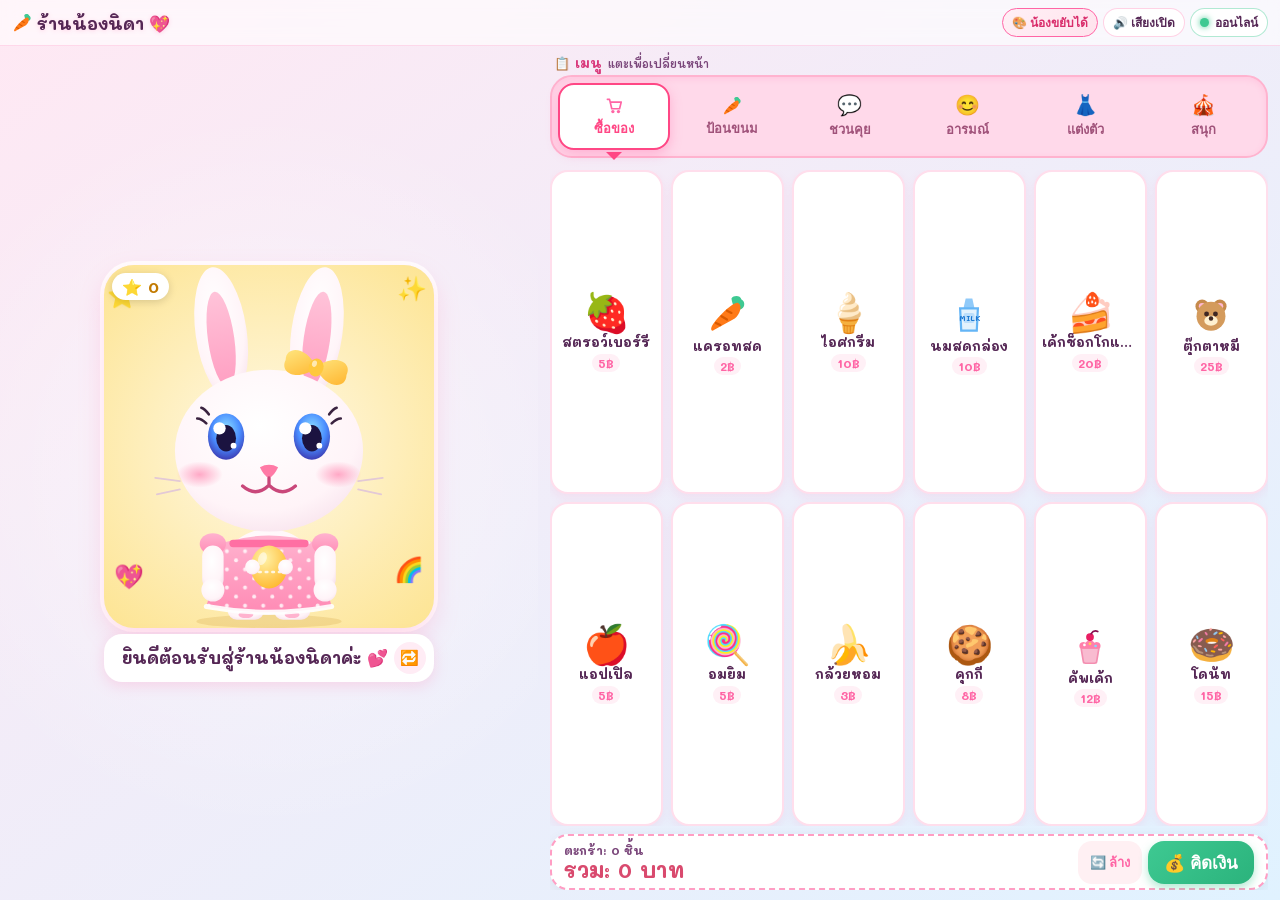
==== commit 75af418d: "fix: replace tofu box emoji icons with universal SVGs (cupcake, dress accessories, price tag)" ====
--- a/index.html
+++ b/index.html
@@ -159,7 +159,7 @@
 
       <!-- Floating Price Tag -->
       <div class="price-tag-badge" id="tag">
-        <span>🏷️</span>
+        <span><svg viewBox="0 0 36 36" class="ui-svg"><path d="M14 6 L28 20 C29 21 29 23 28 24 L24 28 C23 29 21 29 20 28 L6 14 L6 6 Z" fill="#ff70a6"/><circle cx="11" cy="11" r="2.5" fill="#fff"/></svg></span>
         <span id="tagText">0฿</span>
       </div>
 
@@ -228,7 +228,7 @@
         <div class="btns-grid">
           <button type="button" class="big-btn b1" data-k="1"><b>1</b> ต้อนรับ 👋</button>
           <button type="button" class="big-btn b2" data-k="2"><b>2</b> รับอะไรดี 💬</button>
-          <button type="button" class="big-btn b3" data-k="3"><b>3</b> บอกราคา 🏷️</button>
+          <button type="button" class="big-btn b3" data-k="3"><b>3</b> บอกราคา <svg viewBox="0 0 36 36" class="ui-svg"><path d="M14 6 L28 20 C29 21 29 23 28 24 L24 28 C23 29 21 29 20 28 L6 14 L6 6 Z" fill="#ff70a6"/><circle cx="11" cy="11" r="2.5" fill="#fff"/></svg></button>
           <button type="button" class="big-btn b4" data-k="4"><b>4</b> ขอบคุณ 💖</button>
         </div>
       </div>
--- a/style.css
+++ b/style.css
@@ -70,6 +70,15 @@
 }
 .prod-emoji .ui-svg {
   font-size: clamp(30px, 4vw, 40px);
+}
+.dress-emoji .ui-svg {
+  font-size: clamp(28px, 4.2vw, 44px);
+}
+.big-btn .ui-svg {
+  font-size: 24px;
+}
+.price-tag-badge .ui-svg {
+  font-size: 18px;
 }
 .tab-btn .ui-svg {
   font-size: 20px;
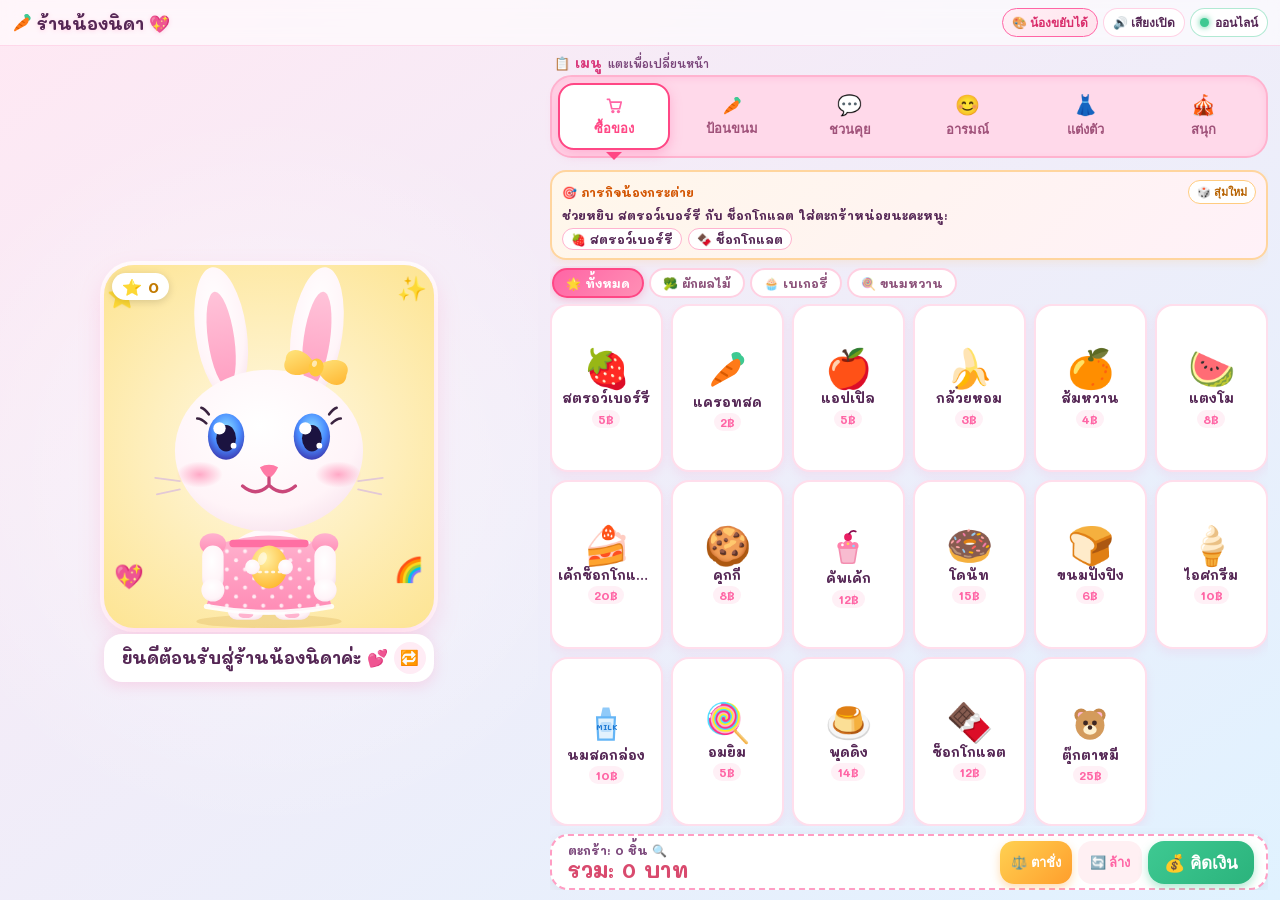
==== commit e63f5d1b: "feat: add store expansions - shopping quest, digital fruit scale, basket inspector, categories, and " ====
--- a/index.html
+++ b/index.html
@@ -153,7 +153,9 @@
         </div>
       </div>
 
-      <!-- Invisible Tummy Touch Zone & Mouth Target (Both Characters) -->
+      <!-- Invisible Touch Zones (Both Characters) -->
+      <div id="bunnyHead" title="ลูบหัวน้องนิดา"></div>
+      <div id="bunnyNose" title="จิ้มจมูกน้องนิดา"></div>
       <div id="bunnyTummy" title="จั๊กจี้พุงน้องนิดา"></div>
       <div id="mouthTarget"></div>
 
@@ -205,13 +207,34 @@
     <div class="tab-content-area">
       <!-- 1. SHOP PANEL -->
       <div class="tab-panel active" id="panel-shop">
+        <!-- Bunny Shopping Quest Card -->
+        <div class="quest-box" id="questBox">
+          <div class="quest-head">
+            <span class="quest-badge">🎯 ภารกิจน้องกระต่าย</span>
+            <button type="button" class="quest-reroll-btn" id="questRerollBtn" title="ขอภารกิจใหม่">🎲 สุ่มใหม่</button>
+          </div>
+          <div class="quest-content">
+            <div class="quest-speech" id="questSpeech">ช่วยหาของใส่ตะกร้าให้หน่อยนะคะหนู:</div>
+            <div class="quest-items" id="questItems"></div>
+          </div>
+        </div>
+
+        <!-- Shop Category Filter Chips -->
+        <div class="shop-cats" id="shopCats" role="tablist" aria-label="หมวดหมู่สินค้า">
+          <button type="button" class="shop-cat-btn active" data-cat="all">🌟 ทั้งหมด</button>
+          <button type="button" class="shop-cat-btn" data-cat="fresh">🥦 ผักผลไม้</button>
+          <button type="button" class="shop-cat-btn" data-cat="bakery">🧁 เบเกอรี่</button>
+          <button type="button" class="shop-cat-btn" data-cat="sweet">🍭 ขนมหวาน</button>
+        </div>
+
         <div class="products-grid" id="productShelf"></div>
         <div class="cart-bar">
-          <div class="cart-info">
-            <div class="cart-count" id="cartCount">ตะกร้า: 0 ชิ้น</div>
+          <div class="cart-info" id="cartInfoBtn" role="button" tabindex="0" title="แตะเพื่อเปิดดูของในตะกร้า">
+            <div class="cart-count" id="cartCount">ตะกร้า: 0 ชิ้น 🔍</div>
             <div class="cart-total" id="cartTotal">รวม: 0 บาท</div>
           </div>
           <div class="cart-actions">
+            <button type="button" class="btn-scale" id="openScaleBtn" title="ชั่งน้ำหนักผลไม้">⚖️ ตาชั่ง</button>
             <button type="button" class="btn-clear" id="clearCartBtn" title="เริ่มใหม่">🔄 ล้าง</button>
             <button type="button" class="btn-pay" id="checkoutBtn">💰 คิดเงิน</button>
           </div>
@@ -261,6 +284,8 @@
           <button type="button" class="mood-card" data-fun="balloons"><span>🎈</span>ลูกโป่ง</button>
           <button type="button" class="mood-card" data-fun="piano"><span>🎹</span>เปียโน</button>
           <button type="button" class="mood-card" data-fun="birthday"><span>🎂</span>วันเกิด</button>
+          <button type="button" class="mood-card" data-fun="gachapon"><span>🎁</span>หมุนไข่</button>
+          <button type="button" class="mood-card" data-fun="stickers"><span>🌟</span>สมุดสติกเกอร์</button>
           <button type="button" class="mood-card" data-fun="photo"><span>📸</span>ถ่ายรูป</button>
           <button type="button" class="mood-card" data-fun="scene"><span id="sceneIcon">🌈</span>เปลี่ยนฉาก</button>
           <button type="button" class="mood-card" data-fun="count"><span>🔢</span>นับเลข</button>
@@ -275,11 +300,72 @@
 
 </div>
 
-<!-- Payment overlay (change calculation) -->
+<!-- Payment overlay: Cash Register Drawer (ลิ้นชักแคชเชียร์) -->
 <div class="pay-overlay" id="payOverlay">
-  <div class="pay-box">
-    <div class="pay-title" id="payTitle"></div>
-    <div class="pay-choices" id="payChoices"></div>
+  <div class="cash-drawer-box" id="cashDrawerBox">
+    <button type="button" class="ov-close" id="payClose" aria-label="ปิด">✕</button>
+    <div class="drawer-header">
+      <div class="drawer-bell-icon">🔔</div>
+      <div class="drawer-title" id="payTitle">รวม 0 บาท หนูจ่ายเงินเท่าไหร่คะ?</div>
+    </div>
+    <div class="drawer-sub">แตะเลือกธนบัตรหรือเหรียญที่ต้องการจ่ายนะคะ</div>
+    <div class="drawer-body">
+      <div class="drawer-section-title">💵 ธนบัตร</div>
+      <div class="drawer-bills" id="drawerBills"></div>
+      <div class="drawer-section-title">🪙 เหรียญ</div>
+      <div class="drawer-coins" id="drawerCoins"></div>
+    </div>
+    <div class="drawer-footer-hint" id="drawerHint">แตะที่เงินเพื่อชำระเงินได้เลยค่ะ ✨</div>
+  </div>
+</div>
+
+<!-- Shopping Basket Manager Modal (เปิดดูของในตะกร้า & ลบออก) -->
+<div class="basket-overlay" id="basketOverlay">
+  <div class="basket-box">
+    <button type="button" class="ov-close" id="basketClose" aria-label="ปิด">✕</button>
+    <div class="basket-title">🛒 ตะกร้าของน้องนิดา 🛒</div>
+    <div class="basket-subtitle" id="basketSubtitle">มีสินค้าทั้งหมด 0 ชิ้น</div>
+    <div class="basket-items" id="basketItems"></div>
+    <div class="basket-summary">
+      <div class="basket-total" id="basketTotal">รวม: 0 บาท</div>
+      <div class="basket-actions">
+        <button type="button" class="btn-clear" id="basketClearBtn">🔄 ล้างตะกร้า</button>
+        <button type="button" class="btn-pay" id="basketPayBtn">💰 ไปคิดเงินเลย</button>
+      </div>
+    </div>
+  </div>
+</div>
+
+<!-- Digital Toy Scale Modal (เครื่องชั่งน้ำหนักผักผลไม้ดิจิทัล) -->
+<div class="scale-overlay" id="scaleOverlay">
+  <div class="scale-box">
+    <button type="button" class="ov-close" id="scaleClose" aria-label="ปิด">✕</button>
+    <div class="scale-title">⚖️ เครื่องชั่งน้ำหนักผลไม้ดิจิทัล ⚖️</div>
+    <div class="scale-hint" id="scaleHint">แตะเลือกผลไม้ด้านล่างเพื่อวางบนตาชั่งค่ะ</div>
+    
+    <div class="scale-machine">
+      <div class="scale-pan" id="scalePan">
+        <div class="scale-item-placed" id="scaleItemPlaced">
+          <span class="scale-empty-icon">🥦</span>
+        </div>
+      </div>
+      <div class="scale-pillar"></div>
+      <div class="scale-base">
+        <div class="scale-screen">
+          <div class="scale-digits" id="scaleWeight">0.00 kg</div>
+          <div class="scale-price" id="scalePrice">0 ฿</div>
+        </div>
+      </div>
+    </div>
+
+    <div class="scale-section-title">แตะเลือกผลไม้ที่ต้องการชั่ง:</div>
+    <div class="scale-fruits" id="scaleFruits"></div>
+
+    <div class="scale-actions">
+      <button type="button" class="scale-add-btn" id="scaleAddBtn" disabled>
+        🏷️ พิมพ์ป้ายราคา & ใส่ตะกร้า!
+      </button>
+    </div>
   </div>
 </div>
 
@@ -311,6 +397,72 @@
 
 <div id="balloonLayer" aria-hidden="true"></div>
 
+<!-- Receipt Modal Overlay -->
+<div class="receipt-overlay" id="receiptOverlay">
+  <div class="receipt-paper" id="receiptPaper">
+    <div class="receipt-zigzag-top"></div>
+    <div class="receipt-body">
+      <div class="receipt-shop-name">🐰 ร้านน้องนิดา 🐰</div>
+      <div class="receipt-tagline">✨ ใบเสร็จรับเงินสุดน่ารัก ✨</div>
+      <div class="receipt-divider">-----------------------------</div>
+      <div class="receipt-meta" id="receiptMeta">วันที่: --/--/----</div>
+      <div class="receipt-divider">-----------------------------</div>
+      <div class="receipt-items" id="receiptItems"></div>
+      <div class="receipt-divider">-----------------------------</div>
+      <div class="receipt-total" id="receiptTotal">ยอดรวม: 0 บาท</div>
+      <div class="receipt-stars" id="receiptStars">⭐ ดาวสะสม: 0 ดวง ⭐</div>
+      <div class="receipt-barcode">
+        <div class="receipt-bars">||| | |||| | ||| |||| | ||</div>
+        <small>* ขอบคุณลูกค้าน่ารักนะคะ *</small>
+      </div>
+    </div>
+    <div class="receipt-zigzag-bottom"></div>
+    <div class="receipt-actions">
+      <button type="button" class="receipt-rip-btn" id="receiptCloseBtn">✂️ ฉีกใบเสร็จ / ปิด</button>
+    </div>
+  </div>
+</div>
+
+<!-- Gachapon Machine Overlay -->
+<div class="gacha-overlay" id="gachaOverlay">
+  <div class="gacha-box">
+    <button type="button" class="ov-close" id="gachaClose" aria-label="ปิด">✕</button>
+    <div class="gacha-title">🎁 ตู้หมุนไข่เซอร์ไพรส์ 🎁</div>
+    <div class="gacha-machine" id="gachaMachine">
+      <div class="gacha-dome" id="gachaDome">
+        <div class="gacha-ball b-red"></div>
+        <div class="gacha-ball b-blue"></div>
+        <div class="gacha-ball b-yellow"></div>
+        <div class="gacha-ball b-green"></div>
+        <div class="gacha-ball b-purple"></div>
+      </div>
+      <button type="button" class="gacha-turn-knob" id="gachaTurnBtn">
+        <span>🔄</span> หมุนตู้ไข่!
+      </button>
+    </div>
+    <div class="gacha-prize-zone" id="gachaPrizeZone" style="display:none;">
+      <div class="gacha-egg-anim" id="gachaEggAnim">🥚</div>
+      <div class="gacha-prize-text" id="gachaPrizeText">ว้าว! ได้ของเล่นใหม่</div>
+    </div>
+    <div class="gacha-hint" id="gachaHint">แตะที่ปุ่มเพื่อหมุนไข่ลุ้นของขวัญ ✨</div>
+  </div>
+</div>
+
+<!-- Sticker Book Overlay -->
+<div class="sticker-overlay" id="stickerOverlay">
+  <div class="sticker-box">
+    <button type="button" class="ov-close" id="stickerClose" aria-label="ปิด">✕</button>
+    <div class="sticker-title">🌟 สมุดสติกเกอร์คนเก่ง 🌟</div>
+    <div class="sticker-subtitle">ของน้องนิดา (แตะสติกเกอร์เพื่อสะสมลงสมุด)</div>
+    <div class="sticker-album" id="stickerAlbum">
+      <!-- 12 slots -->
+    </div>
+    <div class="sticker-bottom-bar">
+      <button type="button" class="pill-btn" id="stickerClearBtn">🔄 เริ่มเก็บใหม่</button>
+    </div>
+  </div>
+</div>
+
 <script src="app.js"></script>
 </body>
 </html>
--- a/style.css
+++ b/style.css
@@ -276,6 +276,28 @@
 }
 
 /* Interactive Touch Targets */
+#bunnyHead {
+  position: absolute;
+  width: 50%;
+  height: 25%;
+  top: 5%;
+  left: 25%;
+  cursor: pointer;
+  border-radius: 50%;
+  z-index: 6;
+}
+
+#bunnyNose {
+  position: absolute;
+  width: 18%;
+  height: 14%;
+  top: 48%;
+  left: 41%;
+  cursor: pointer;
+  border-radius: 50%;
+  z-index: 6;
+}
+
 #bunnyTummy {
   position: absolute;
   width: 44%;
@@ -1270,4 +1292,887 @@
   .dress-emoji { font-size: 22px; }
   .fun-grid { grid-template-columns: repeat(3, 1fr); grid-auto-rows: minmax(54px, 1fr); }
   .feed-shelf, .moods-grid { grid-auto-rows: minmax(54px, 1fr); }
-}
+  .quest-box { padding: 4px 6px; margin-bottom: 4px; }
+  .quest-speech { font-size: 11px; }
+  .shop-cats { padding: 2px 0 4px; }
+  .shop-cat-btn { font-size: 11px; padding: 3px 8px; }
+}
+
+/* ============================================================
+   NEW EXPANSIONS: Laser FX, Receipt, Gachapon & Sticker Book
+   ============================================================ */
+/* 1. Barcode Scanner Laser Flash */
+.prod-card.scanned {
+  position: relative;
+  border-color: #ff3344 !important;
+  box-shadow: 0 0 16px rgba(255, 30, 60, 0.6) !important;
+  transform: scale(1.05) !important;
+}
+.prod-card.scanned::after {
+  content: '';
+  position: absolute;
+  left: 0;
+  right: 0;
+  top: 50%;
+  height: 4px;
+  background: #ff1744;
+  box-shadow: 0 0 12px 3px #ff1744, 0 0 20px #fff;
+  transform: translateY(-50%);
+  animation: laserSweep 0.28s ease-out forwards;
+  pointer-events: none;
+  border-radius: 2px;
+}
+@keyframes laserSweep {
+  0% { transform: translateY(-30px); opacity: 0; }
+  50% { opacity: 1; height: 5px; }
+  100% { transform: translateY(30px); opacity: 0; }
+}
+
+/* 2. Toy Receipt Printer Modal */
+.receipt-overlay {
+  position: fixed;
+  inset: 0;
+  background: rgba(85, 39, 85, 0.65);
+  display: none;
+  align-items: center;
+  justify-content: center;
+  z-index: 65;
+  padding: 16px;
+  backdrop-filter: blur(2px);
+}
+.receipt-overlay.show { display: flex; }
+.receipt-paper {
+  position: relative;
+  width: min(92vw, 340px);
+  background: #fffdf5;
+  color: #3b2d38;
+  border-radius: 4px;
+  box-shadow: 0 16px 45px rgba(0,0,0,0.35);
+  display: flex;
+  flex-direction: column;
+  animation: receiptSlideOut 0.6s cubic-bezier(0.18, 0.89, 0.32, 1.28) forwards;
+  transform-origin: top center;
+  overflow: hidden;
+}
+@keyframes receiptSlideOut {
+  0% { transform: translateY(-60px) scaleY(0.2); opacity: 0; }
+  100% { transform: translateY(0) scaleY(1); opacity: 1; }
+}
+.receipt-zigzag-top, .receipt-zigzag-bottom {
+  height: 10px;
+  width: 100%;
+  background: repeating-linear-gradient(45deg, #fffdf5, #fffdf5 7px, transparent 7px, transparent 14px),
+              repeating-linear-gradient(-45deg, #fffdf5, #fffdf5 7px, transparent 7px, transparent 14px);
+}
+.receipt-zigzag-top { background-color: rgba(85,39,85,0.65); }
+.receipt-zigzag-bottom { background-color: rgba(85,39,85,0.65); }
+.receipt-body {
+  padding: 12px 18px 8px;
+  font-family: 'Courier New', Courier, monospace;
+  font-weight: 700;
+  text-align: center;
+}
+.receipt-shop-name {
+  font-size: 20px;
+  font-weight: 800;
+  color: #ff4785;
+  font-family: 'Mali', sans-serif;
+}
+.receipt-tagline {
+  font-size: 12px;
+  color: #8c6883;
+  margin-top: 2px;
+  font-family: 'Mali', sans-serif;
+}
+.receipt-divider {
+  font-size: 11px;
+  color: #c9b6c4;
+  margin: 6px 0;
+  letter-spacing: 2px;
+  overflow: hidden;
+}
+.receipt-meta {
+  font-size: 11.5px;
+  color: #7a5e73;
+}
+.receipt-items {
+  max-height: 140px;
+  overflow-y: auto;
+  text-align: left;
+  font-size: 13px;
+  display: flex;
+  flex-direction: column;
+  gap: 4px;
+}
+.receipt-line {
+  display: flex;
+  justify-content: space-between;
+}
+.receipt-total {
+  font-size: 17px;
+  font-weight: 900;
+  color: #d92d6b;
+  margin-top: 2px;
+  font-family: 'Mali', sans-serif;
+}
+.receipt-stars {
+  font-size: 13px;
+  color: #e67e22;
+  margin-top: 4px;
+  font-family: 'Mali', sans-serif;
+}
+.receipt-barcode {
+  margin-top: 10px;
+}
+.receipt-bars {
+  font-size: 24px;
+  letter-spacing: 5px;
+  color: #2b1d28;
+  line-height: 1;
+}
+.receipt-barcode small {
+  display: block;
+  font-size: 10.5px;
+  color: #8c6883;
+  margin-top: 3px;
+  font-family: 'Mali', sans-serif;
+}
+.receipt-actions {
+  padding: 10px 14px 14px;
+  background: #fffdf5;
+  text-align: center;
+}
+.receipt-rip-btn {
+  width: 100%;
+  font-family: 'Mali', sans-serif;
+  font-weight: 800;
+  font-size: 15px;
+  color: #fff;
+  background: linear-gradient(135deg, #ff65a5, #ff8fb5);
+  border: 0;
+  border-radius: 999px;
+  padding: 9px;
+  cursor: pointer;
+  box-shadow: 0 4px 12px rgba(255, 101, 165, 0.35);
+}
+.receipt-rip-btn:active { transform: scale(0.96); }
+
+/* 3. Gachapon Machine Modal */
+.gacha-overlay {
+  position: fixed;
+  inset: 0;
+  background: rgba(85, 39, 85, 0.65);
+  display: none;
+  align-items: center;
+  justify-content: center;
+  z-index: 60;
+  padding: 16px;
+  backdrop-filter: blur(2px);
+}
+.gacha-overlay.show { display: flex; }
+.gacha-box {
+  position: relative;
+  background: var(--card);
+  color: var(--ink);
+  border-radius: 28px;
+  padding: 18px 20px;
+  width: min(92vw, 360px);
+  text-align: center;
+  box-shadow: 0 14px 45px rgba(0,0,0,0.32);
+}
+.gacha-title {
+  font-size: 19px;
+  font-weight: 800;
+  margin-bottom: 12px;
+  color: #ff4785;
+}
+.gacha-machine {
+  display: flex;
+  flex-direction: column;
+  align-items: center;
+  gap: 12px;
+}
+.gacha-dome {
+  position: relative;
+  width: 140px;
+  height: 140px;
+  border-radius: 50%;
+  background: radial-gradient(circle at 35% 30%, rgba(255,255,255,0.9), rgba(210,240,255,0.6) 60%, rgba(160,210,255,0.7) 100%);
+  border: 5px solid #fff;
+  box-shadow: inset 0 0 18px rgba(0,100,200,0.2), 0 8px 20px rgba(0,0,0,0.15);
+  overflow: hidden;
+  display: flex;
+  align-items: center;
+  justify-content: center;
+}
+.gacha-ball {
+  position: absolute;
+  width: 38px;
+  height: 38px;
+  border-radius: 50%;
+  border: 2px solid #fff;
+  box-shadow: 0 3px 6px rgba(0,0,0,0.2);
+}
+.b-red    { background: linear-gradient(135deg, #ff4785, #ff7070); top: 22px; left: 24px; }
+.b-blue   { background: linear-gradient(135deg, #42a5f5, #1e88e5); top: 30px; right: 26px; }
+.b-yellow { background: linear-gradient(135deg, #ffd54f, #ffb300); bottom: 25px; left: 30px; }
+.b-green  { background: linear-gradient(135deg, #6fdca4, #2ecc71); bottom: 22px; right: 28px; }
+.b-purple { background: linear-gradient(135deg, #b58cff, #8e44ad); top: 50%; left: 50%; transform: translate(-50%, -50%); }
+
+.gacha-machine.spinning .gacha-dome .gacha-ball {
+  animation: ballJumble 0.45s infinite;
+}
+@keyframes ballJumble {
+  0% { transform: translate(0, 0) rotate(0deg); }
+  50% { transform: translate(6px, -12px) rotate(90deg); }
+  100% { transform: translate(-6px, 8px) rotate(180deg); }
+}
+
+.gacha-turn-knob {
+  font-family: 'Mali', sans-serif;
+  font-weight: 800;
+  font-size: 16px;
+  color: #fff;
+  background: linear-gradient(135deg, #ff9e2c, #ff65a5);
+  border: 0;
+  border-radius: 999px;
+  padding: 10px 24px;
+  cursor: pointer;
+  box-shadow: 0 4px 12px rgba(255, 126, 44, 0.4);
+  display: inline-flex;
+  align-items: center;
+  gap: 6px;
+}
+.gacha-turn-knob:active { transform: scale(0.94); }
+.gacha-prize-zone {
+  margin: 14px 0;
+  padding: 12px;
+  border-radius: 18px;
+  background: #fff0f7;
+  border: 2px dashed #ffb3cf;
+}
+.gacha-egg-anim {
+  font-size: 64px;
+  line-height: 1;
+  animation: eggBounce 0.5s ease-out;
+  cursor: pointer;
+}
+@keyframes eggBounce {
+  0% { transform: scale(0.2) translateY(-40px); }
+  60% { transform: scale(1.2) translateY(5px); }
+  100% { transform: scale(1) translateY(0); }
+}
+.gacha-prize-text {
+  font-size: 16px;
+  font-weight: 800;
+  color: #d92d6b;
+  margin-top: 6px;
+}
+.gacha-hint {
+  font-size: 13px;
+  color: var(--ink-light);
+  margin-top: 10px;
+}
+
+/* 4. Sticker Book Modal */
+.sticker-overlay {
+  position: fixed;
+  inset: 0;
+  background: rgba(85, 39, 85, 0.65);
+  display: none;
+  align-items: center;
+  justify-content: center;
+  z-index: 60;
+  padding: 16px;
+  backdrop-filter: blur(2px);
+}
+.sticker-overlay.show { display: flex; }
+.sticker-box {
+  position: relative;
+  background: var(--card);
+  color: var(--ink);
+  border-radius: 28px;
+  padding: 18px 20px;
+  width: min(94vw, 420px);
+  max-height: 88vh;
+  display: flex;
+  flex-direction: column;
+  box-shadow: 0 14px 45px rgba(0,0,0,0.32);
+}
+.sticker-title {
+  font-size: 19px;
+  font-weight: 800;
+  color: #ff4785;
+  text-align: center;
+}
+.sticker-subtitle {
+  font-size: 12.5px;
+  color: var(--ink-light);
+  text-align: center;
+  margin-bottom: 12px;
+}
+.sticker-album {
+  display: grid;
+  grid-template-columns: repeat(4, 1fr);
+  gap: 10px;
+  overflow-y: auto;
+  padding: 4px;
+  flex: 1;
+}
+.sticker-slot {
+  aspect-ratio: 1 / 1;
+  border-radius: 18px;
+  border: 2px dashed #ffccd9;
+  background: #fff8fb;
+  display: flex;
+  flex-direction: column;
+  align-items: center;
+  justify-content: center;
+  font-size: 32px;
+  cursor: pointer;
+  touch-action: manipulation;
+  transition: transform 0.12s, box-shadow 0.15s;
+  position: relative;
+}
+.sticker-slot.unlocked {
+  border-style: solid;
+  border-color: #ff6fa3;
+  background: #ffffff;
+  box-shadow: 0 3px 10px rgba(255, 111, 163, 0.22);
+}
+.sticker-slot:active { transform: scale(0.92); }
+.sticker-slot.locked {
+  opacity: 0.35;
+  filter: grayscale(1);
+}
+.sticker-slot-name {
+  font-size: 10px;
+  font-weight: 700;
+  color: #995577;
+  margin-top: 2px;
+}
+.sticker-bottom-bar {
+  margin-top: 10px;
+  display: flex;
+  justify-content: center;
+}
+
+/* 5. Bunny Sneeze and Purr Keyframes */
+#stage.mood-sneeze .char-3d-card,
+#stage.mood-sneeze .char-vector-card {
+  animation: bunnySneeze 0.4s ease-in-out;
+}
+@keyframes bunnySneeze {
+  0% { transform: scale(1); }
+  30% { transform: scale(0.94) translateY(4px); }
+  60% { transform: scale(1.15) translateY(-14px) rotate(-3deg); }
+  100% { transform: scale(1) translateY(0); }
+}
+#stage.mood-purr .char-3d-card,
+#stage.mood-purr .char-vector-card {
+  animation: bunnyPurr 0.35s ease-in-out infinite alternate;
+}
+@keyframes bunnyPurr {
+  0% { transform: scale(1) translateY(0); }
+  100% { transform: scale(1.03) translateY(-3px) rotate(1.5deg); }
+}
+
+/* ============================================================
+   ADVANCED STORE EXPANSIONS (Quests, Categories, Basket, Scale, Drawer)
+   ============================================================ */
+
+/* 1. Shop Category Chips */
+.shop-cats {
+  display: flex;
+  gap: 5px;
+  overflow-x: auto;
+  padding: 2px 2px 6px;
+  flex: 0 0 auto;
+  scrollbar-width: none;
+}
+.shop-cats::-webkit-scrollbar { display: none; }
+.shop-cat-btn {
+  font-family: inherit;
+  font-weight: 800;
+  font-size: 12px;
+  color: #8c527a;
+  background: var(--card);
+  border: 2px solid #ffd0e2;
+  border-radius: 999px;
+  padding: 5px 12px;
+  cursor: pointer;
+  white-space: nowrap;
+  touch-action: manipulation;
+  transition: all 0.15s ease;
+}
+.shop-cat-btn:active { transform: scale(0.95); }
+.shop-cat-btn.active {
+  background: linear-gradient(135deg, #ff65a5, #ff8fb5);
+  border-color: #ff4785;
+  color: #fff;
+  box-shadow: 0 2px 8px rgba(255, 71, 133, 0.3);
+}
+
+/* 2. Bunny Shopping Quest Card */
+.quest-box {
+  background: linear-gradient(135deg, #fff7ea, #fff1f8);
+  border: 2px solid #ffd59e;
+  border-radius: 16px;
+  padding: 8px 10px;
+  margin-bottom: 6px;
+  flex: 0 0 auto;
+  box-shadow: 0 3px 8px rgba(255, 179, 71, 0.15);
+  transition: all 0.3s ease;
+}
+.quest-box.quest-done {
+  border-color: #3ec992;
+  background: linear-gradient(135deg, #e8fff5, #fffde6);
+  box-shadow: 0 0 16px rgba(62, 201, 146, 0.4);
+}
+.quest-head {
+  display: flex;
+  align-items: center;
+  justify-content: space-between;
+  margin-bottom: 4px;
+}
+.quest-badge {
+  font-size: 12px;
+  font-weight: 800;
+  color: #d35400;
+  display: flex;
+  align-items: center;
+  gap: 3px;
+}
+.quest-reroll-btn {
+  background: #fff;
+  border: 1.5px solid #ffcc80;
+  color: #b76200;
+  border-radius: 999px;
+  padding: 2px 8px;
+  font-size: 11px;
+  font-weight: 700;
+  cursor: pointer;
+  touch-action: manipulation;
+}
+.quest-reroll-btn:active { transform: scale(0.92); }
+.quest-content {
+  display: flex;
+  flex-direction: column;
+  gap: 4px;
+}
+.quest-speech {
+  font-size: 12px;
+  font-weight: 700;
+  color: var(--ink);
+  line-height: 1.3;
+}
+.quest-items {
+  display: flex;
+  gap: 6px;
+  flex-wrap: wrap;
+}
+.quest-chip {
+  background: #fff;
+  border: 1.5px solid #ffb3cf;
+  border-radius: 12px;
+  padding: 2px 8px;
+  font-size: 12px;
+  font-weight: 700;
+  display: flex;
+  align-items: center;
+  gap: 4px;
+  color: var(--ink);
+  transition: all 0.2s ease;
+}
+.quest-chip.found {
+  background: #d4f8e8;
+  border-color: #3ec992;
+  color: #1e824c;
+}
+
+/* 3. Scale Button & Cart Bar Tweaks */
+.btn-scale {
+  background: linear-gradient(135deg, #ffd152, #ff9e2c);
+  color: #fff;
+  border: 0;
+  border-radius: 14px;
+  padding: 8px 11px;
+  font-size: 13px;
+  font-weight: 800;
+  cursor: pointer;
+  touch-action: manipulation;
+  box-shadow: 0 4px 10px rgba(255, 158, 44, 0.35);
+  display: flex;
+  align-items: center;
+  gap: 3px;
+}
+.btn-scale:active { transform: scale(0.92); }
+
+.cart-info[role="button"] {
+  cursor: pointer;
+  touch-action: manipulation;
+  transition: transform 0.12s;
+  padding: 2px 4px;
+  border-radius: 10px;
+}
+.cart-info[role="button"]:active { transform: scale(0.95); background: rgba(255, 126, 182, 0.1); }
+
+/* 4. Cash Drawer (ลิ้นชักแคชเชียร์) */
+.cash-drawer-box {
+  position: relative;
+  background: #2f2535;
+  color: #fff;
+  border-radius: 26px;
+  padding: 18px 20px 20px;
+  width: min(94vw, 440px);
+  text-align: center;
+  box-shadow: 0 16px 45px rgba(0,0,0,0.5), inset 0 2px 0 rgba(255,255,255,0.15);
+  border: 3px solid #ff7eb6;
+  animation: drawerSlideOpen 0.4s cubic-bezier(0.18, 0.89, 0.32, 1.28) forwards;
+}
+@keyframes drawerSlideOpen {
+  from { transform: translateY(40px) scale(0.88); opacity: 0; }
+  to { transform: translateY(0) scale(1); opacity: 1; }
+}
+.drawer-header {
+  display: flex;
+  align-items: center;
+  justify-content: center;
+  gap: 8px;
+  margin-bottom: 2px;
+}
+.drawer-bell-icon { font-size: 24px; animation: ringBell 0.5s ease-in-out; }
+@keyframes ringBell {
+  0%, 100% { transform: rotate(0); }
+  25% { transform: rotate(-15deg); }
+  75% { transform: rotate(15deg); }
+}
+.drawer-title {
+  font-size: 18px;
+  font-weight: 800;
+  color: #ffd84d;
+}
+.drawer-sub {
+  font-size: 12px;
+  color: #d6b8ff;
+  margin-bottom: 12px;
+}
+.drawer-body {
+  background: #1e1524;
+  border-radius: 18px;
+  padding: 12px 14px;
+  border: 2px solid #4a3654;
+  box-shadow: inset 0 4px 12px rgba(0,0,0,0.4);
+  display: flex;
+  flex-direction: column;
+  gap: 8px;
+}
+.drawer-section-title {
+  font-size: 11.5px;
+  font-weight: 700;
+  color: #bfa3ce;
+  text-align: left;
+}
+.drawer-bills, .drawer-coins {
+  display: flex;
+  gap: 8px;
+  justify-content: center;
+  flex-wrap: wrap;
+}
+.drawer-bill {
+  flex: 1;
+  min-width: 72px;
+  padding: 10px 4px;
+  border-radius: 10px;
+  font-size: 17px;
+  font-weight: 900;
+  color: #fff;
+  border: 2px dashed rgba(255,255,255,0.4);
+  cursor: pointer;
+  touch-action: manipulation;
+  transition: transform 0.1s, box-shadow 0.15s;
+  box-shadow: 0 4px 8px rgba(0,0,0,0.3);
+  text-shadow: 0 1px 2px rgba(0,0,0,0.5);
+}
+.drawer-bill:active { transform: scale(0.92); }
+.bill-20  { background: linear-gradient(135deg, #27ae60, #2ecc71); }
+.bill-50  { background: linear-gradient(135deg, #2980b9, #3498db); }
+.bill-100 { background: linear-gradient(135deg, #c0392b, #e74c3c); }
+.bill-500 { background: linear-gradient(135deg, #8e44ad, #9b59b6); }
+
+.drawer-coin {
+  width: 54px;
+  height: 54px;
+  border-radius: 50%;
+  border: 3px solid #fff;
+  font-size: 17px;
+  font-weight: 900;
+  color: #fff;
+  display: flex;
+  align-items: center;
+  justify-content: center;
+  cursor: pointer;
+  touch-action: manipulation;
+  box-shadow: 0 4px 10px rgba(0,0,0,0.35);
+  transition: transform 0.1s;
+}
+.drawer-coin:active { transform: scale(0.92); }
+.coin-10 { background: radial-gradient(circle, #f39c12 45%, #bdc3c7 46%); color: #4a2800; }
+.coin-5  { background: linear-gradient(135deg, #bdc3c7, #95a5a6); color: #2c3e50; }
+.coin-2  { background: linear-gradient(135deg, #f1c40f, #d4ac0d); color: #4a2800; }
+.coin-1  { background: linear-gradient(135deg, #e67e22, #d35400); color: #fff; }
+
+.drawer-footer-hint {
+  font-size: 12.5px;
+  color: #ffb8d2;
+  margin-top: 10px;
+}
+
+/* 5. Shopping Basket Modal (เปิดดูของในตะกร้า) */
+.basket-overlay {
+  position: fixed;
+  inset: 0;
+  background: rgba(85,39,85,0.65);
+  display: none;
+  align-items: center;
+  justify-content: center;
+  z-index: 60;
+  padding: 16px;
+  backdrop-filter: blur(2px);
+}
+.basket-overlay.show { display: flex; }
+.basket-box {
+  position: relative;
+  background: var(--card);
+  color: var(--ink);
+  border-radius: 28px;
+  padding: 18px 20px;
+  width: min(92vw, 400px);
+  max-height: 85vh;
+  display: flex;
+  flex-direction: column;
+  box-shadow: 0 14px 45px rgba(0,0,0,0.35);
+}
+.basket-title {
+  font-size: 19px;
+  font-weight: 800;
+  color: #ff4785;
+  text-align: center;
+}
+.basket-subtitle {
+  font-size: 12px;
+  color: var(--ink-light);
+  text-align: center;
+  margin-bottom: 10px;
+}
+.basket-items {
+  max-height: 250px;
+  overflow-y: auto;
+  display: flex;
+  flex-direction: column;
+  gap: 6px;
+  padding: 4px;
+  flex: 1;
+}
+.basket-row {
+  display: flex;
+  align-items: center;
+  justify-content: space-between;
+  background: #fff0f6;
+  border: 1.5px solid #ffdeec;
+  border-radius: 14px;
+  padding: 6px 10px;
+}
+.basket-item-info {
+  display: flex;
+  align-items: center;
+  gap: 8px;
+  font-size: 14px;
+  font-weight: 700;
+}
+.basket-item-info span { font-size: 13.5px; }
+.basket-item-info b { color: #d94a6e; }
+.basket-remove-btn {
+  background: #fff;
+  border: 1.5px solid #ff9ec4;
+  color: #ff4785;
+  width: 28px;
+  height: 28px;
+  border-radius: 50%;
+  display: flex;
+  align-items: center;
+  justify-content: center;
+  font-size: 11px;
+  cursor: pointer;
+  touch-action: manipulation;
+}
+.basket-remove-btn:active { transform: scale(0.9); }
+.basket-summary {
+  margin-top: 12px;
+  padding-top: 10px;
+  border-top: 2px dashed #ffb3cf;
+}
+.basket-total {
+  font-size: 17px;
+  font-weight: 800;
+  color: #d92d6b;
+  text-align: center;
+  margin-bottom: 8px;
+}
+.basket-actions {
+  display: flex;
+  gap: 8px;
+}
+.basket-actions button { flex: 1; }
+
+/* 6. Digital Toy Scale Modal */
+.scale-overlay {
+  position: fixed;
+  inset: 0;
+  background: rgba(85,39,85,0.65);
+  display: none;
+  align-items: center;
+  justify-content: center;
+  z-index: 60;
+  padding: 16px;
+  backdrop-filter: blur(2px);
+}
+.scale-overlay.show { display: flex; }
+.scale-box {
+  position: relative;
+  background: var(--card);
+  color: var(--ink);
+  border-radius: 28px;
+  padding: 18px 20px;
+  width: min(92vw, 380px);
+  text-align: center;
+  box-shadow: 0 14px 45px rgba(0,0,0,0.35);
+}
+.scale-title {
+  font-size: 18px;
+  font-weight: 800;
+  color: #d35400;
+  margin-bottom: 4px;
+}
+.scale-hint {
+  font-size: 12px;
+  color: var(--ink-light);
+  margin-bottom: 10px;
+}
+.scale-machine {
+  display: flex;
+  flex-direction: column;
+  align-items: center;
+  margin-bottom: 10px;
+}
+.scale-pan {
+  width: 140px;
+  height: 48px;
+  background: linear-gradient(180deg, #ecf0f1, #bdc3c7);
+  border-radius: 12px 12px 28px 28px;
+  border: 3px solid #95a5a6;
+  box-shadow: 0 4px 10px rgba(0,0,0,0.15);
+  display: flex;
+  align-items: center;
+  justify-content: center;
+  position: relative;
+}
+.scale-item-placed {
+  position: absolute;
+  bottom: 12px;
+  font-size: 48px;
+  line-height: 1;
+  transition: transform 0.25s cubic-bezier(0.34, 1.56, 0.64, 1);
+}
+.scale-item-placed.weighing {
+  animation: scaleBounce 0.35s ease-out;
+}
+@keyframes scaleBounce {
+  0% { transform: translateY(-30px) scale(0.6); }
+  60% { transform: translateY(6px) scale(1.1); }
+  100% { transform: translateY(0) scale(1); }
+}
+.scale-empty-icon { opacity: 0.35; font-size: 28px; }
+.scale-pillar {
+  width: 28px;
+  height: 16px;
+  background: #7f8c8d;
+}
+.scale-base {
+  width: 160px;
+  background: linear-gradient(135deg, #f39c12, #e67e22);
+  border-radius: 16px;
+  padding: 8px;
+  box-shadow: 0 6px 14px rgba(0,0,0,0.2);
+}
+.scale-screen {
+  background: #2b3e50;
+  border: 2px solid #1a252f;
+  border-radius: 8px;
+  padding: 4px 8px;
+  color: #2ecc71;
+  font-family: 'Courier New', monospace;
+  font-weight: 900;
+  display: flex;
+  justify-content: space-between;
+  align-items: center;
+}
+.scale-digits { font-size: 16px; }
+.scale-price  { font-size: 16px; color: #f1c40f; }
+
+.scale-section-title {
+  font-size: 12px;
+  font-weight: 700;
+  color: var(--ink);
+  margin-bottom: 6px;
+}
+.scale-fruits {
+  display: grid;
+  grid-template-columns: repeat(3, 1fr);
+  gap: 6px;
+  margin-bottom: 12px;
+}
+.scale-fruit-btn {
+  background: #fff;
+  border: 2px solid #ffd59e;
+  border-radius: 14px;
+  padding: 6px 4px;
+  display: flex;
+  flex-direction: column;
+  align-items: center;
+  font-size: 12px;
+  font-weight: 700;
+  cursor: pointer;
+  touch-action: manipulation;
+  transition: transform 0.1s, border-color 0.15s;
+}
+.scale-fruit-btn:active { transform: scale(0.92); }
+.scale-fruit-btn.selected {
+  border-color: #e67e22;
+  background: #fff5e6;
+  box-shadow: 0 3px 8px rgba(230, 126, 34, 0.3);
+}
+.scale-fruit-emoji { font-size: 26px; line-height: 1; }
+
+.scale-add-btn {
+  width: 100%;
+  font-family: inherit;
+  font-weight: 800;
+  font-size: 15px;
+  color: #fff;
+  background: linear-gradient(135deg, #3ec992, #2bb37c);
+  border: 0;
+  border-radius: 999px;
+  padding: 10px;
+  cursor: pointer;
+  box-shadow: 0 4px 12px rgba(62, 201, 146, 0.35);
+  transition: opacity 0.15s;
+}
+.scale-add-btn:disabled {
+  opacity: 0.45;
+  cursor: not-allowed;
+  box-shadow: none;
+}
+.scale-add-btn:not(:disabled):active { transform: scale(0.96); }
+
+
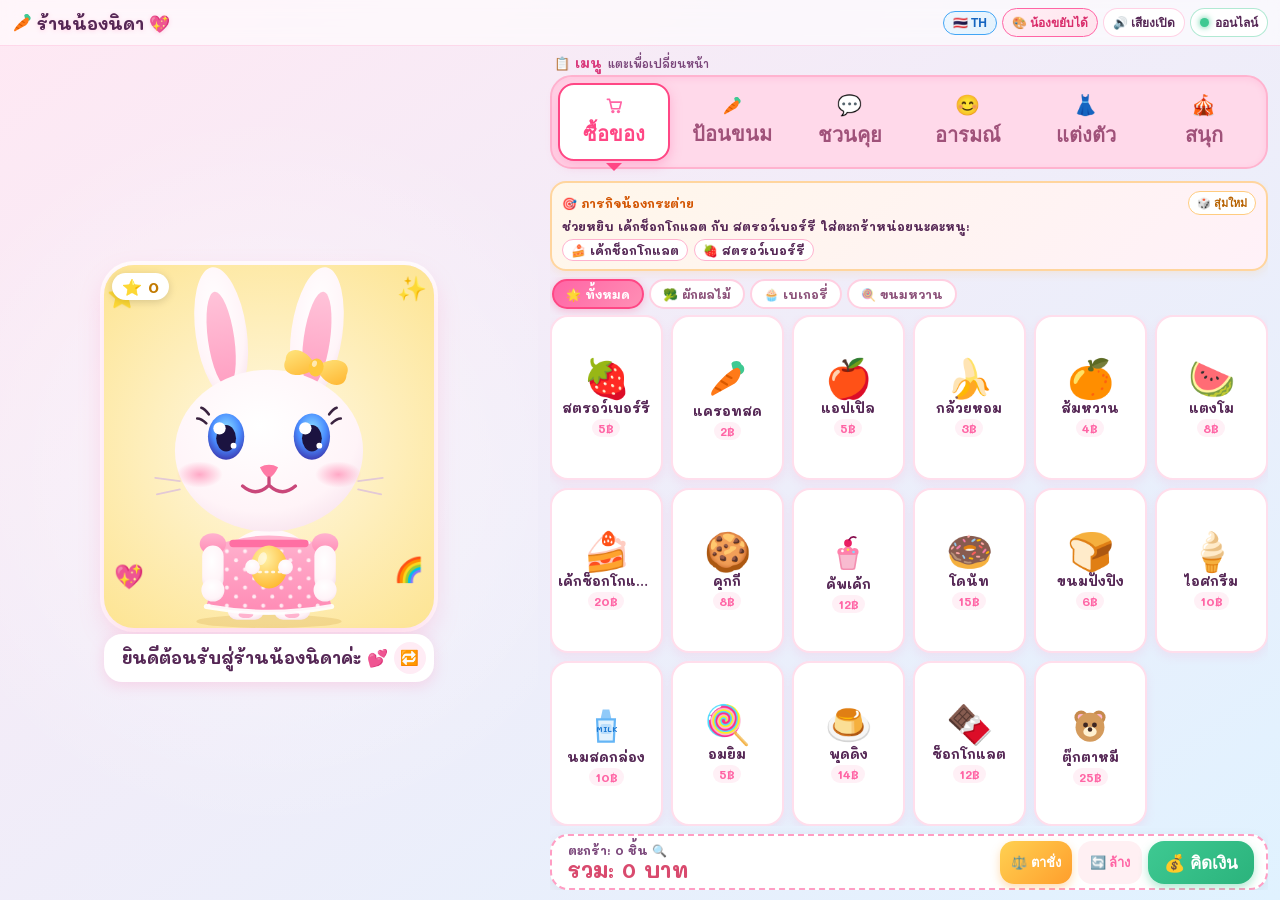
==== commit 33fd4911: "feat(v3.2): add bilingual mode (TH/EN) with English speech synthesis and localized roleplay" ====
--- a/index.html
+++ b/index.html
@@ -23,10 +23,13 @@
 
 <canvas id="confettiCanvas"></canvas>
 
-<!-- Top Compact Header with Character Switcher -->
+<!-- Top Compact Header with Character Switcher & Language Switcher -->
 <header>
-  <h1><span class="header-carrot"><svg viewBox="0 0 36 36" class="ui-svg"><path d="M22 4 C24 1 30 1 31 5 C35 7 34 13 30 14 C26 15 23 11 22 4 Z" fill="#3ec992"/><path d="M7 32 C5 34 3 33 4 30 C7 23 23 7 28 8 C32 10 30 18 25 22 Z" fill="#ff7a18"/><path d="M18 15 L22 17 M13 20 L18 23 M8 26 L12 28" stroke="#d95a00" stroke-width="2" stroke-linecap="round"/></svg></span> ร้านน้องนิดา <span>💖</span></h1>
+  <h1><span class="header-carrot"><svg viewBox="0 0 36 36" class="ui-svg"><path d="M22 4 C24 1 30 1 31 5 C35 7 34 13 30 14 C26 15 23 11 22 4 Z" fill="#3ec992"/><path d="M7 32 C5 34 3 33 4 30 C7 23 23 7 28 8 C32 10 30 18 25 22 Z" fill="#ff7a18"/><path d="M18 15 L22 17 M13 20 L18 23 M8 26 L12 28" stroke="#d95a00" stroke-width="2" stroke-linecap="round"/></svg></span> <span id="appTitle">ร้านน้องนิดา</span> <span>💖</span></h1>
   <div class="top-actions">
+    <button type="button" class="pill-btn lang-switch-btn" id="langToggleBtn" title="สลับภาษา / Switch Language">
+      🇹🇭<span class="lbl"> TH</span>
+    </button>
     <button type="button" class="pill-btn char-switch-btn" id="charToggleBtn" title="สลับตัวละคร">
       🎨<span class="lbl"> น้องขยับได้</span>
     </button>
@@ -37,7 +40,7 @@
 
 <!-- PWA Install Prompt Banner -->
 <div id="installBanner">
-  <span>⭐ ติดตั้งลงหน้าจอโฮมเพื่อเล่นแบบเต็มจอ</span>
+  <span id="installBannerText">⭐ ติดตั้งลงหน้าจอโฮมเพื่อเล่นแบบเต็มจอ</span>
   <button type="button" id="installBtn">ติดตั้ง</button>
   <button type="button" id="installClose" aria-label="ปิดแถบนี้">✕</button>
 </div>
@@ -181,25 +184,25 @@
   <!-- RIGHT: CONTROLS & SHELVES (NO SCROLLING NEEDED) -->
   <div class="control-panel">
     <!-- Activity Tabs -->
-    <div class="menu-label">📋 เมนู <small>แตะเพื่อเปลี่ยนหน้า</small></div>
+    <div class="menu-label" id="menuLabel">📋 เมนู <small>แตะเพื่อเปลี่ยนหน้า</small></div>
     <div class="tabs" role="tablist">
-      <button type="button" class="tab-btn active" data-tab="shop">
-        <span><svg viewBox="0 0 36 36" class="ui-svg"><path d="M6 6 L10 6 L14 23 L28 23 L31 11 L12 11" fill="none" stroke="#ff65a5" stroke-width="3" stroke-linecap="round" stroke-linejoin="round"/><circle cx="16" cy="28" r="3" fill="#ff65a5"/><circle cx="26" cy="28" r="3" fill="#ff65a5"/></svg></span> ซื้อของ
-      </button>
-      <button type="button" class="tab-btn" data-tab="feed">
-        <span><svg viewBox="0 0 36 36" class="ui-svg"><path d="M22 4 C24 1 30 1 31 5 C35 7 34 13 30 14 C26 15 23 11 22 4 Z" fill="#3ec992"/><path d="M7 32 C5 34 3 33 4 30 C7 23 23 7 28 8 C32 10 30 18 25 22 Z" fill="#ff7a18"/><path d="M18 15 L22 17 M13 20 L18 23 M8 26 L12 28" stroke="#d95a00" stroke-width="2" stroke-linecap="round"/></svg></span> ป้อนขนม
-      </button>
-      <button type="button" class="tab-btn" data-tab="roleplay">
-        <span>💬</span> ชวนคุย
-      </button>
-      <button type="button" class="tab-btn" data-tab="moods">
-        <span>😊</span> อารมณ์
-      </button>
-      <button type="button" class="tab-btn" data-tab="dress">
-        <span>👗</span> แต่งตัว
-      </button>
-      <button type="button" class="tab-btn" data-tab="fun">
-        <span>🎪</span> สนุก
+      <button type="button" class="tab-btn active" data-tab="shop" id="tabBtnShop">
+        <span><svg viewBox="0 0 36 36" class="ui-svg"><path d="M6 6 L10 6 L14 23 L28 23 L31 11 L12 11" fill="none" stroke="#ff65a5" stroke-width="3" stroke-linecap="round" stroke-linejoin="round"/><circle cx="16" cy="28" r="3" fill="#ff65a5"/><circle cx="26" cy="28" r="3" fill="#ff65a5"/></svg></span> <span class="tab-lbl">ซื้อของ</span>
+      </button>
+      <button type="button" class="tab-btn" data-tab="feed" id="tabBtnFeed">
+        <span><svg viewBox="0 0 36 36" class="ui-svg"><path d="M22 4 C24 1 30 1 31 5 C35 7 34 13 30 14 C26 15 23 11 22 4 Z" fill="#3ec992"/><path d="M7 32 C5 34 3 33 4 30 C7 23 23 7 28 8 C32 10 30 18 25 22 Z" fill="#ff7a18"/><path d="M18 15 L22 17 M13 20 L18 23 M8 26 L12 28" stroke="#d95a00" stroke-width="2" stroke-linecap="round"/></svg></span> <span class="tab-lbl">ป้อนขนม</span>
+      </button>
+      <button type="button" class="tab-btn" data-tab="roleplay" id="tabBtnRoleplay">
+        <span>💬</span> <span class="tab-lbl">ชวนคุย</span>
+      </button>
+      <button type="button" class="tab-btn" data-tab="moods" id="tabBtnMoods">
+        <span>😊</span> <span class="tab-lbl">อารมณ์</span>
+      </button>
+      <button type="button" class="tab-btn" data-tab="dress" id="tabBtnDress">
+        <span>👗</span> <span class="tab-lbl">แต่งตัว</span>
+      </button>
+      <button type="button" class="tab-btn" data-tab="fun" id="tabBtnFun">
+        <span>🎪</span> <span class="tab-lbl">สนุก</span>
       </button>
     </div>
 
@@ -210,7 +213,7 @@
         <!-- Bunny Shopping Quest Card -->
         <div class="quest-box" id="questBox">
           <div class="quest-head">
-            <span class="quest-badge">🎯 ภารกิจน้องกระต่าย</span>
+            <span class="quest-badge" id="questBadge">🎯 ภารกิจน้องกระต่าย</span>
             <button type="button" class="quest-reroll-btn" id="questRerollBtn" title="ขอภารกิจใหม่">🎲 สุ่มใหม่</button>
           </div>
           <div class="quest-content">
@@ -221,10 +224,10 @@
 
         <!-- Shop Category Filter Chips -->
         <div class="shop-cats" id="shopCats" role="tablist" aria-label="หมวดหมู่สินค้า">
-          <button type="button" class="shop-cat-btn active" data-cat="all">🌟 ทั้งหมด</button>
-          <button type="button" class="shop-cat-btn" data-cat="fresh">🥦 ผักผลไม้</button>
-          <button type="button" class="shop-cat-btn" data-cat="bakery">🧁 เบเกอรี่</button>
-          <button type="button" class="shop-cat-btn" data-cat="sweet">🍭 ขนมหวาน</button>
+          <button type="button" class="shop-cat-btn active" data-cat="all" id="catBtnAll">🌟 ทั้งหมด</button>
+          <button type="button" class="shop-cat-btn" data-cat="fresh" id="catBtnFresh">🥦 ผักผลไม้</button>
+          <button type="button" class="shop-cat-btn" data-cat="bakery" id="catBtnBakery">🧁 เบเกอรี่</button>
+          <button type="button" class="shop-cat-btn" data-cat="sweet" id="catBtnSweet">🍭 ขนมหวาน</button>
         </div>
 
         <div class="products-grid" id="productShelf"></div>
@@ -249,22 +252,22 @@
       <!-- 3. ROLEPLAY PANEL (1-4) -->
       <div class="tab-panel" id="panel-roleplay">
         <div class="btns-grid">
-          <button type="button" class="big-btn b1" data-k="1"><b>1</b> ต้อนรับ 👋</button>
-          <button type="button" class="big-btn b2" data-k="2"><b>2</b> รับอะไรดี 💬</button>
-          <button type="button" class="big-btn b3" data-k="3"><b>3</b> บอกราคา <svg viewBox="0 0 36 36" class="ui-svg"><path d="M14 6 L28 20 C29 21 29 23 28 24 L24 28 C23 29 21 29 20 28 L6 14 L6 6 Z" fill="#ff70a6"/><circle cx="11" cy="11" r="2.5" fill="#fff"/></svg></button>
-          <button type="button" class="big-btn b4" data-k="4"><b>4</b> ขอบคุณ 💖</button>
+          <button type="button" class="big-btn b1" data-k="1"><b>1</b> <span class="rp-lbl">ต้อนรับ 👋</span></button>
+          <button type="button" class="big-btn b2" data-k="2"><b>2</b> <span class="rp-lbl">รับอะไรดี 💬</span></button>
+          <button type="button" class="big-btn b3" data-k="3"><b>3</b> <span class="rp-lbl">บอกราคา</span> <svg viewBox="0 0 36 36" class="ui-svg"><path d="M14 6 L28 20 C29 21 29 23 28 24 L24 28 C23 29 21 29 20 28 L6 14 L6 6 Z" fill="#ff70a6"/><circle cx="11" cy="11" r="2.5" fill="#fff"/></svg></button>
+          <button type="button" class="big-btn b4" data-k="4"><b>4</b> <span class="rp-lbl">ขอบคุณ 💖</span></button>
         </div>
       </div>
 
       <!-- 4. MOODS PANEL -->
       <div class="tab-panel" id="panel-moods">
         <div class="moods-grid">
-          <button type="button" class="mood-card" data-mood="happy"><span>😄</span>ดีใจ</button>
-          <button type="button" class="mood-card" data-mood="laugh"><span>😂</span>หัวเราะ</button>
-          <button type="button" class="mood-card" data-mood="surprise"><span>😮</span>ตกใจ</button>
-          <button type="button" class="mood-card" data-mood="sleepy"><span>😴</span>ง่วงนอน</button>
-          <button type="button" class="mood-card" data-mood="dance"><span>💃</span>เต้นระบำ</button>
-          <button type="button" class="mood-card" data-mood="praise"><span>🌟</span>ชมคนเก่ง</button>
+          <button type="button" class="mood-card" data-mood="happy"><span>😄</span><span class="mood-lbl">ดีใจ</span></button>
+          <button type="button" class="mood-card" data-mood="laugh"><span>😂</span><span class="mood-lbl">หัวเราะ</span></button>
+          <button type="button" class="mood-card" data-mood="surprise"><span>😮</span><span class="mood-lbl">ตกใจ</span></button>
+          <button type="button" class="mood-card" data-mood="sleepy"><span>😴</span><span class="mood-lbl">ง่วงนอน</span></button>
+          <button type="button" class="mood-card" data-mood="dance"><span>💃</span><span class="mood-lbl">เต้นระบำ</span></button>
+          <button type="button" class="mood-card" data-mood="praise"><span>🌟</span><span class="mood-lbl">ชมคนเก่ง</span></button>
         </div>
       </div>
       <!-- 5. DRESS-UP PANEL (cards are generated in app.js) -->
@@ -273,22 +276,22 @@
         <div class="dress-grid" id="dressGrid"></div>
         <div class="color-grid" id="colorGrid" hidden></div>
         <div class="dress-actions">
-          <button type="button" class="dress-random" data-acc="random">🎲 สุ่มชุดให้หน่อย</button>
-          <button type="button" class="dress-reset" data-acc="none">✨ ถอดทั้งหมด</button>
+          <button type="button" class="dress-random" data-acc="random" id="dressRandomBtn">🎲 สุ่มชุดให้หน่อย</button>
+          <button type="button" class="dress-reset" data-acc="none" id="dressResetBtn">✨ ถอดทั้งหมด</button>
         </div>
       </div>
 
       <!-- 6. FUN PANEL -->
       <div class="tab-panel" id="panel-fun">
         <div class="fun-grid" id="funGrid">
-          <button type="button" class="mood-card" data-fun="balloons"><span>🎈</span>ลูกโป่ง</button>
-          <button type="button" class="mood-card" data-fun="piano"><span>🎹</span>เปียโน</button>
-          <button type="button" class="mood-card" data-fun="birthday"><span>🎂</span>วันเกิด</button>
-          <button type="button" class="mood-card" data-fun="gachapon"><span>🎁</span>หมุนไข่</button>
-          <button type="button" class="mood-card" data-fun="stickers"><span>🌟</span>สมุดสติกเกอร์</button>
-          <button type="button" class="mood-card" data-fun="photo"><span>📸</span>ถ่ายรูป</button>
-          <button type="button" class="mood-card" data-fun="scene"><span id="sceneIcon">🌈</span>เปลี่ยนฉาก</button>
-          <button type="button" class="mood-card" data-fun="count"><span>🔢</span>นับเลข</button>
+          <button type="button" class="mood-card" data-fun="balloons"><span>🎈</span><span class="fun-lbl">ลูกโป่ง</span></button>
+          <button type="button" class="mood-card" data-fun="piano"><span>🎹</span><span class="fun-lbl">เปียโน</span></button>
+          <button type="button" class="mood-card" data-fun="birthday"><span>🎂</span><span class="fun-lbl">วันเกิด</span></button>
+          <button type="button" class="mood-card" data-fun="gachapon"><span>🎁</span><span class="fun-lbl">หมุนไข่</span></button>
+          <button type="button" class="mood-card" data-fun="stickers"><span>🌟</span><span class="fun-lbl">สมุดสติกเกอร์</span></button>
+          <button type="button" class="mood-card" data-fun="photo"><span>📸</span><span class="fun-lbl">ถ่ายรูป</span></button>
+          <button type="button" class="mood-card" data-fun="scene"><span id="sceneIcon">🌈</span><span class="fun-lbl" id="sceneFunLbl">เปลี่ยนฉาก</span></button>
+          <button type="button" class="mood-card" data-fun="count"><span>🔢</span><span class="fun-lbl">นับเลข</span></button>
         </div>
         <div class="piano-wrap" id="pianoWrap" hidden>
           <div class="piano" id="piano"></div>
@@ -308,11 +311,11 @@
       <div class="drawer-bell-icon">🔔</div>
       <div class="drawer-title" id="payTitle">รวม 0 บาท หนูจ่ายเงินเท่าไหร่คะ?</div>
     </div>
-    <div class="drawer-sub">แตะเลือกธนบัตรหรือเหรียญที่ต้องการจ่ายนะคะ</div>
+    <div class="drawer-sub" id="drawerSub">แตะเลือกธนบัตรหรือเหรียญที่ต้องการจ่ายนะคะ</div>
     <div class="drawer-body">
-      <div class="drawer-section-title">💵 ธนบัตร</div>
+      <div class="drawer-section-title" id="drawerSecBills">💵 ธนบัตร</div>
       <div class="drawer-bills" id="drawerBills"></div>
-      <div class="drawer-section-title">🪙 เหรียญ</div>
+      <div class="drawer-section-title" id="drawerSecCoins">🪙 เหรียญ</div>
       <div class="drawer-coins" id="drawerCoins"></div>
     </div>
     <div class="drawer-footer-hint" id="drawerHint">แตะที่เงินเพื่อชำระเงินได้เลยค่ะ ✨</div>
@@ -323,7 +326,7 @@
 <div class="basket-overlay" id="basketOverlay">
   <div class="basket-box">
     <button type="button" class="ov-close" id="basketClose" aria-label="ปิด">✕</button>
-    <div class="basket-title">🛒 ตะกร้าของน้องนิดา 🛒</div>
+    <div class="basket-title" id="basketTitle">🛒 ตะกร้าของน้องนิดา 🛒</div>
     <div class="basket-subtitle" id="basketSubtitle">มีสินค้าทั้งหมด 0 ชิ้น</div>
     <div class="basket-items" id="basketItems"></div>
     <div class="basket-summary">
@@ -340,7 +343,7 @@
 <div class="scale-overlay" id="scaleOverlay">
   <div class="scale-box">
     <button type="button" class="ov-close" id="scaleClose" aria-label="ปิด">✕</button>
-    <div class="scale-title">⚖️ เครื่องชั่งน้ำหนักผลไม้ดิจิทัล ⚖️</div>
+    <div class="scale-title" id="scaleTitle">⚖️ เครื่องชั่งน้ำหนักผลไม้ดิจิทัล ⚖️</div>
     <div class="scale-hint" id="scaleHint">แตะเลือกผลไม้ด้านล่างเพื่อวางบนตาชั่งค่ะ</div>
     
     <div class="scale-machine">
@@ -358,7 +361,7 @@
       </div>
     </div>
 
-    <div class="scale-section-title">แตะเลือกผลไม้ที่ต้องการชั่ง:</div>
+    <div class="scale-section-title" id="scaleSecTitle">แตะเลือกผลไม้ที่ต้องการชั่ง:</div>
     <div class="scale-fruits" id="scaleFruits"></div>
 
     <div class="scale-actions">
@@ -387,7 +390,7 @@
 <div class="photo-overlay" id="photoOverlay">
   <div class="photo-box">
     <img id="photoImg" alt="รูปน้องนิดา">
-    <div class="photo-hint">มือถือ: กดค้างที่รูปเพื่อบันทึกได้เลย</div>
+    <div class="photo-hint" id="photoHint">มือถือ: กดค้างที่รูปเพื่อบันทึกได้เลย</div>
     <div class="photo-actions">
       <a class="photo-save" id="photoSave" download="nida-photo.png">💾 บันทึกรูป</a>
       <button type="button" class="photo-close" id="photoClose">✕ ปิด</button>
@@ -402,8 +405,8 @@
   <div class="receipt-paper" id="receiptPaper">
     <div class="receipt-zigzag-top"></div>
     <div class="receipt-body">
-      <div class="receipt-shop-name">🐰 ร้านน้องนิดา 🐰</div>
-      <div class="receipt-tagline">✨ ใบเสร็จรับเงินสุดน่ารัก ✨</div>
+      <div class="receipt-shop-name" id="receiptShopName">🐰 ร้านน้องนิดา 🐰</div>
+      <div class="receipt-tagline" id="receiptTagline">✨ ใบเสร็จรับเงินสุดน่ารัก ✨</div>
       <div class="receipt-divider">-----------------------------</div>
       <div class="receipt-meta" id="receiptMeta">วันที่: --/--/----</div>
       <div class="receipt-divider">-----------------------------</div>
@@ -413,7 +416,7 @@
       <div class="receipt-stars" id="receiptStars">⭐ ดาวสะสม: 0 ดวง ⭐</div>
       <div class="receipt-barcode">
         <div class="receipt-bars">||| | |||| | ||| |||| | ||</div>
-        <small>* ขอบคุณลูกค้าน่ารักนะคะ *</small>
+        <small id="receiptThanks">* ขอบคุณลูกค้าน่ารักนะคะ *</small>
       </div>
     </div>
     <div class="receipt-zigzag-bottom"></div>
@@ -427,7 +430,7 @@
 <div class="gacha-overlay" id="gachaOverlay">
   <div class="gacha-box">
     <button type="button" class="ov-close" id="gachaClose" aria-label="ปิด">✕</button>
-    <div class="gacha-title">🎁 ตู้หมุนไข่เซอร์ไพรส์ 🎁</div>
+    <div class="gacha-title" id="gachaTitle">🎁 ตู้หมุนไข่เซอร์ไพรส์ 🎁</div>
     <div class="gacha-machine" id="gachaMachine">
       <div class="gacha-dome" id="gachaDome">
         <div class="gacha-ball b-red"></div>
@@ -437,7 +440,7 @@
         <div class="gacha-ball b-purple"></div>
       </div>
       <button type="button" class="gacha-turn-knob" id="gachaTurnBtn">
-        <span>🔄</span> หมุนตู้ไข่!
+        <span>🔄</span> <span id="gachaTurnLbl">หมุนตู้ไข่!</span>
       </button>
     </div>
     <div class="gacha-prize-zone" id="gachaPrizeZone" style="display:none;">
@@ -452,8 +455,8 @@
 <div class="sticker-overlay" id="stickerOverlay">
   <div class="sticker-box">
     <button type="button" class="ov-close" id="stickerClose" aria-label="ปิด">✕</button>
-    <div class="sticker-title">🌟 สมุดสติกเกอร์คนเก่ง 🌟</div>
-    <div class="sticker-subtitle">ของน้องนิดา (แตะสติกเกอร์เพื่อสะสมลงสมุด)</div>
+    <div class="sticker-title" id="stickerTitle">🌟 สมุดสติกเกอร์คนเก่ง 🌟</div>
+    <div class="sticker-subtitle" id="stickerSubtitle">ของน้องนิดา (แตะสติกเกอร์เพื่อสะสมลงสมุด)</div>
     <div class="sticker-album" id="stickerAlbum">
       <!-- 12 slots -->
     </div>
--- a/style.css
+++ b/style.css
@@ -161,6 +161,13 @@
   background: linear-gradient(135deg, #fff0f6, #ffe3ed);
   border-color: #ff65a5;
   color: #d92d6b;
+  font-weight: 800;
+}
+
+.lang-switch-btn {
+  background: linear-gradient(135deg, #eef7ff, #e3f2fd);
+  border-color: #42a5f5;
+  color: #1565c0;
   font-weight: 800;
 }
 
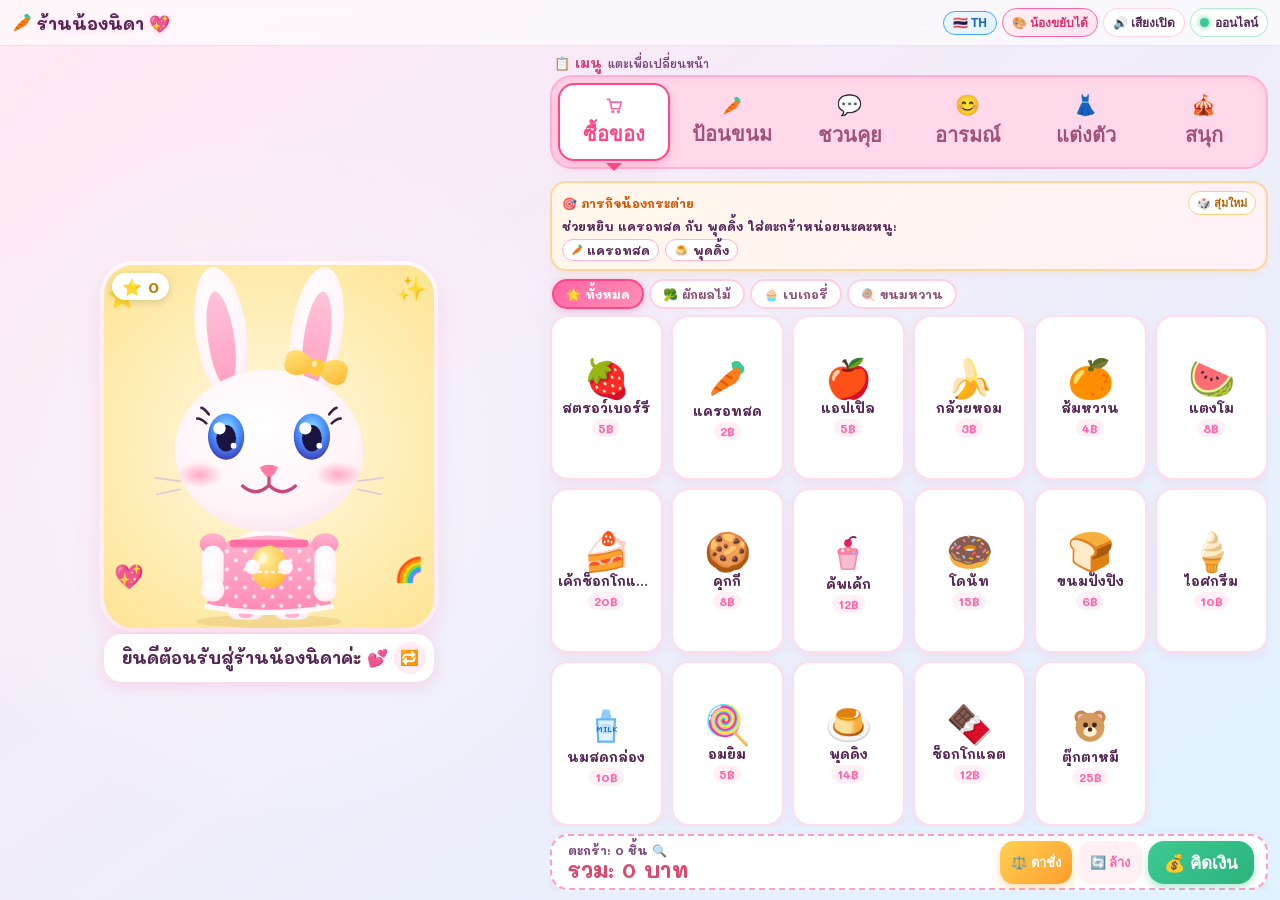
==== commit cfa53318: "feat: Add Multi-Mode Balloon Party (Colors, Surprise Toys, Melody, Numbers) v3.3" ====
--- a/index.html
+++ b/index.html
@@ -398,7 +398,18 @@
   </div>
 </div>
 
-<div id="balloonLayer" aria-hidden="true"></div>
+<div id="balloonLayer" aria-hidden="true">
+  <div class="balloon-hud" id="balloonHud" style="display:none;">
+    <div class="balloon-modes" id="balloonModes">
+      <button type="button" class="b-mode-btn active" data-bmode="numbers" id="bModeNumbers">🔢 <span class="bm-lbl">นับเลข</span></button>
+      <button type="button" class="b-mode-btn" data-bmode="colors" id="bModeColors">🎨 <span class="bm-lbl">ทายสี</span></button>
+      <button type="button" class="b-mode-btn" data-bmode="surprise" id="bModeSurprise">🎁 <span class="bm-lbl">ซ่อนของขวัญ</span></button>
+      <button type="button" class="b-mode-btn" data-bmode="melody" id="bModeMelody">🎶 <span class="bm-lbl">ดนตรี</span></button>
+    </div>
+    <div class="balloon-banner" id="balloonBanner" style="display:none;"></div>
+    <button type="button" class="balloon-quit-btn" id="balloonQuitBtn" title="ปิดเกมลูกโป่ง">✕</button>
+  </div>
+</div>
 
 <!-- Receipt Modal Overlay -->
 <div class="receipt-overlay" id="receiptOverlay">
--- a/style.css
+++ b/style.css
@@ -1179,11 +1179,110 @@
 
 /* ---------- balloons ---------- */
 #balloonLayer { position: fixed; inset: 0; pointer-events: none; z-index: 60; overflow: hidden; }
+#balloonLayer.active {
+  pointer-events: auto;
+  background: radial-gradient(circle at 50% 30%, rgba(255, 230, 243, 0.45) 0%, rgba(220, 235, 255, 0.45) 100%);
+  backdrop-filter: blur(1.5px);
+}
+.balloon-hud {
+  position: absolute;
+  top: 12px;
+  left: 0;
+  right: 0;
+  display: flex;
+  flex-direction: column;
+  align-items: center;
+  gap: 8px;
+  z-index: 100;
+  pointer-events: auto;
+  padding: 0 54px 0 12px;
+}
+.balloon-modes {
+  display: flex;
+  gap: 5px;
+  background: rgba(255, 255, 255, 0.95);
+  backdrop-filter: blur(8px);
+  padding: 4px 6px;
+  border-radius: 999px;
+  box-shadow: 0 4px 16px rgba(255, 126, 182, 0.3);
+  border: 1.5px solid #ff7eb6;
+  max-width: 90vw;
+  overflow-x: auto;
+  scrollbar-width: none;
+}
+.balloon-modes::-webkit-scrollbar { display: none; }
+.b-mode-btn {
+  background: transparent;
+  border: 0;
+  border-radius: 999px;
+  padding: 5px 10px;
+  font-family: inherit;
+  font-size: 13px;
+  font-weight: 800;
+  color: var(--ink);
+  cursor: pointer;
+  white-space: nowrap;
+  display: flex;
+  align-items: center;
+  gap: 4px;
+  transition: all 0.15s ease;
+}
+.b-mode-btn:active { transform: scale(0.92); }
+.b-mode-btn.active {
+  background: linear-gradient(135deg, #ff65a5, #ff8bb5);
+  color: #fff;
+  box-shadow: 0 2px 8px rgba(255, 101, 165, 0.4);
+}
+.balloon-quit-btn {
+  position: absolute;
+  top: 2px;
+  right: 12px;
+  width: 38px;
+  height: 38px;
+  border-radius: 50%;
+  border: 2.5px solid #fff;
+  background: linear-gradient(135deg, #ff4d6d, #e63956);
+  color: #fff;
+  font-size: 18px;
+  font-weight: 800;
+  box-shadow: 0 4px 12px rgba(230, 57, 86, 0.35);
+  cursor: pointer;
+  display: flex;
+  align-items: center;
+  justify-content: center;
+  transition: transform 0.1s;
+}
+.balloon-quit-btn:active { transform: scale(0.9); }
+.balloon-banner {
+  background: rgba(255, 255, 255, 0.95);
+  border: 2px solid #ffd23f;
+  padding: 5px 18px;
+  border-radius: 999px;
+  font-size: 14px;
+  font-weight: 800;
+  color: #d92d6b;
+  box-shadow: 0 4px 14px rgba(255, 181, 46, 0.3);
+  animation: bannerPulse 1.4s ease-in-out infinite alternate;
+  display: flex;
+  align-items: center;
+  gap: 6px;
+}
+@keyframes bannerPulse {
+  0% { transform: scale(0.98); }
+  100% { transform: scale(1.02); }
+}
+
 .balloon {
   position: absolute; bottom: -100px; width: 58px; height: 70px; border-radius: 50% 50% 46% 46%; pointer-events: auto; cursor: pointer; touch-action: manipulation;
   display: flex; align-items: center; justify-content: center; font-size: 26px; font-weight: 800; color: #fff; text-shadow: 0 2px 3px rgba(0,0,0,.3);
   box-shadow: inset -8px -10px 14px rgba(0,0,0,.14), inset 8px 8px 12px rgba(255,255,255,.35);
   animation: balloonRise var(--dur, 9s) linear var(--delay, 0s) forwards;
+}
+.balloon.b-toy {
+  box-shadow: inset -8px -10px 14px rgba(0,0,0,.18), inset 8px 8px 14px rgba(255,255,255,.45), 0 0 16px rgba(255,215,0,0.5);
+}
+.balloon.b-melody {
+  font-size: 22px;
 }
 .balloon::before { content: ''; position: absolute; inset: -12px; }
 .balloon::after { content: ''; position: absolute; left: 50%; top: 100%; width: 2px; height: 34px; background: rgba(120,80,110,.45); transform: translateX(-50%); }
@@ -1195,6 +1294,23 @@
   100% { transform: translate(0, -150vh); }
 }
 .balloon.pop { transition: transform .18s ease-out, opacity .18s; opacity: 0; }
+
+.balloon-pop-float {
+  position: fixed;
+  pointer-events: none;
+  z-index: 80;
+  font-size: 38px;
+  transform: translate(-50%, -50%) scale(0.6);
+  animation: popFloatUp 1.1s cubic-bezier(0.18, 0.89, 0.32, 1.28) forwards;
+  filter: drop-shadow(0 4px 10px rgba(0,0,0,0.25));
+  will-change: transform, opacity;
+}
+@keyframes popFloatUp {
+  0% { transform: translate(-50%, -50%) scale(0.5); opacity: 0; }
+  25% { transform: translate(-50%, -60px) scale(1.35); opacity: 1; }
+  75% { transform: translate(-50%, -100px) scale(1.1); opacity: 1; }
+  100% { transform: translate(-50%, -140px) scale(0.7); opacity: 0; }
+}
 
 /* ---------- birthday cake ---------- */
 .cake-overlay, .photo-overlay { position: fixed; inset: 0; background: rgba(85,39,85,.6); display: none; align-items: center; justify-content: center; z-index: 55; padding: 16px; }
